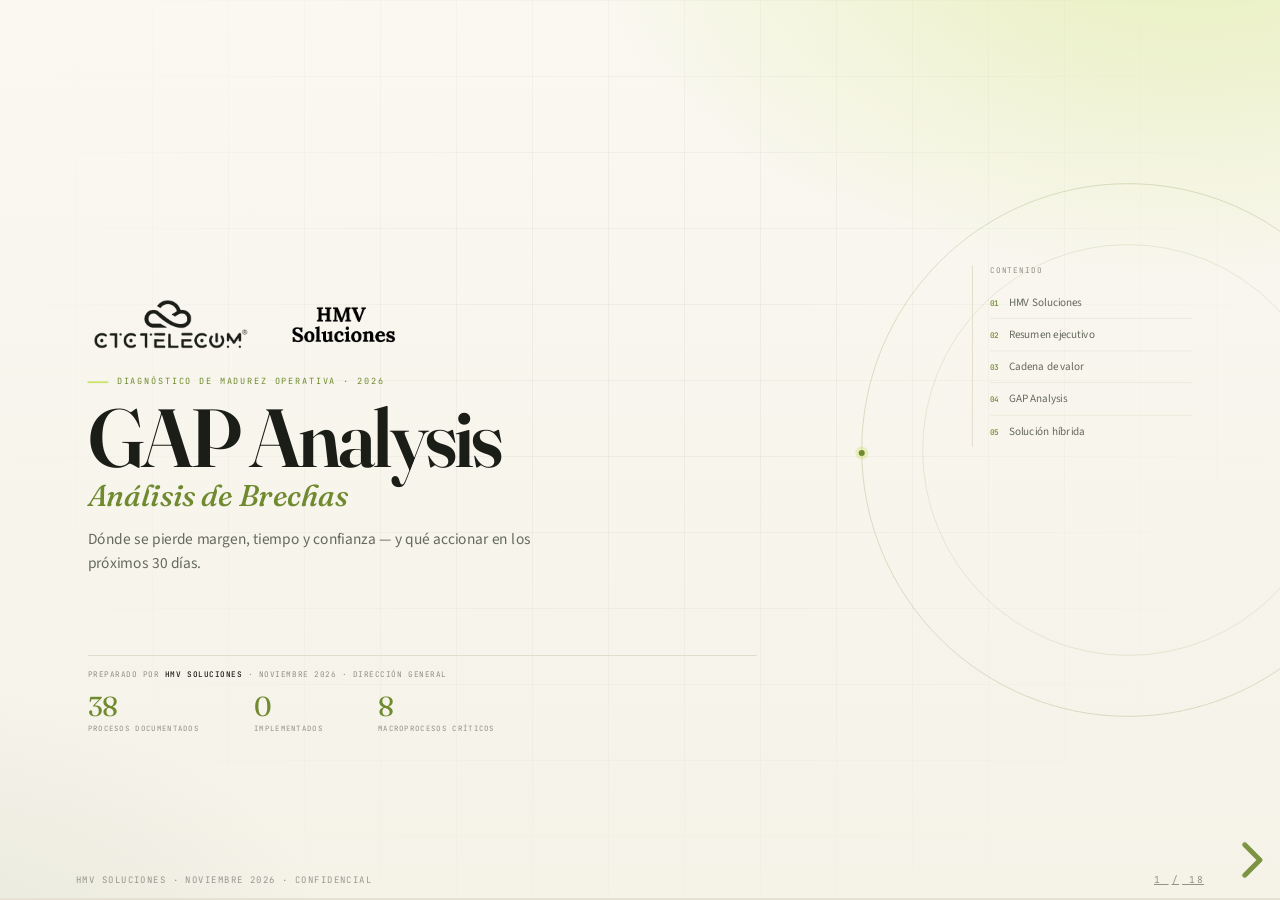
==== index.html @ 36644eae "first commit" ====
<!doctype html>
<html lang="es">
<head>
<meta charset="utf-8">
<meta name="viewport" content="width=device-width, initial-scale=1.0">
<title>GAP Analysis · Análisis de Brechas · CTC Telecom × HMV Soluciones</title>
<link rel="icon" href="assets/favicon.svg" type="image/svg+xml">
<link rel="preconnect" href="https://fonts.googleapis.com">
<link rel="preconnect" href="https://fonts.gstatic.com" crossorigin>
<link href="https://fonts.googleapis.com/css2?family=Fraunces:ital,opsz,wght@0,9..144,400;0,9..144,500;0,9..144,600;0,9..144,700;1,9..144,400;1,9..144,500;1,9..144,600&family=Source+Sans+3:wght@300;400;500;600;700&family=JetBrains+Mono:wght@400;500&display=swap" rel="stylesheet">
<link rel="stylesheet" href="vendor/reveal/reset.css">
<link rel="stylesheet" href="vendor/reveal/reveal.css">
<link rel="stylesheet" href="css/hmv.css">
</head>
<body>

<div class="ambient"></div>

<div class="deck-top">
  <img class="logo-ctc" src="assets/ctc-logo-ink.png" alt="CTC Telecom">
  <img class="logo-hmv" src="assets/logo.png" alt="HMV Soluciones">
</div>

<div class="deck-foot">HMV Soluciones · Noviembre 2026 · Confidencial</div>

<div class="reveal">
<div class="slides">

<!-- ============ 01 · PORTADA ============ -->
<section id="cover" class="cover">
  <div class="cover-orbit"></div>

  <div class="cover-index anim d3">
    <div class="ci-title">Contenido</div>
    <div class="ci-item"><b>01</b><span>HMV Soluciones</span></div>
    <div class="ci-item"><b>02</b><span>Resumen ejecutivo</span></div>
    <div class="ci-item"><b>03</b><span>Cadena de valor</span></div>
    <div class="ci-item"><b>04</b><span>GAP Analysis</span></div>
    <div class="ci-item"><b>05</b><span>Solución híbrida</span></div>
  </div>

  <div class="brand anim">
    <img class="ctc" src="assets/ctc-logo-ink.png" alt="CTC Telecom">
    <span class="x">&nbsp;</span>
    <img class="hmv" src="assets/logo.png" alt="HMV Soluciones">
  </div>

  <div class="eyebrow anim d1">Diagnóstico de madurez operativa · 2026</div>

  <h1 class="anim d1">GAP Analysis</h1>
  <div class="sub anim d2">Análisis de Brechas</div>

  <p class="lead anim d2">Dónde se pierde margen, tiempo y confianza — y qué accionar en los próximos 30 días.</p>

  <div class="cover-bottom anim d4">
    <div class="cm">Preparado por <b>HMV Soluciones</b> · Noviembre 2026 · Dirección General</div>
    <div class="microstats">
      <div class="m"><div class="n">38</div><div class="l">procesos documentados</div></div>
      <div class="m"><div class="n">0</div><div class="l">implementados</div></div>
      <div class="m"><div class="n">8</div><div class="l">macroprocesos críticos</div></div>
    </div>
  </div>

  <aside class="notes">
    Abrir con una idea: el crecimiento de CTC no se detuvo; lo que no alcanzó fue la estructura.
    No venimos a vender software; venimos a ordenar la decisión. Los tres números del pie son el hilo de la presentación.
  </aside>
</section>

<!-- ============ 03 · LO QUE APORTA HMV ============ -->
<section id="hmv-aporta">
  <div class="eyebrow anim">Exepertice HMV Soluciones</div>

  <figure class="hmv-map anim d2">
    <img src="assets/hmv-capacidades.png" alt="Capacidades de HMV Soluciones: tecnología e innovación, arquitectura e ingeniería, metodologías ágiles, gestión y aseguramiento, gobernanza, negocio y procesos.">
  </figure>

  <div class="note anim d3" style="text-align:center">Capacidades de transformación digital, ingeniería y gobernanza.</div>

  <aside class="notes">
    Esta es la respuesta a “¿qué hace HMV?”: no solo diagnostica; también rediseña, especifica, selecciona e implanta.
    Destacar 05, 06 y 08: IA, integraciones y acompañamiento son lo que evita que el proyecto se quede en un PowerPoint.
  </aside>
</section>

<!-- ============ 04 · RESUMEN EJECUTIVO ============ -->
<section id="resumen">
  <div class="eyebrow anim">01 · Resumen ejecutivo <span class="dim">/ la tesis</span></div>
  <h2 class="s-title anim d1">La operación creció.<br><em>El modelo operativo, no.</em></h2>
  <p class="s-sub anim d2">CTC compite a escala nacional y regional. Pero la operación se sostiene con Excel, Drive, correo, memoria y en las personas: <strong>38 procesos documentados y 0 implementados</strong>.</p>

  <div class="split-60" style="margin-top:4px">
    <div class="stack-v">
      <div class="card anim d1">
        <h4>01 · Lo que ya no escala</h4>
        <p>Más operación. Lo que antes se resolvia con coordinación local ahora es un cuello de botella.</p>
      </div>
      <div class="card anim d2">
        <h4>02 · Lo que cuesta</h4>
        <p><strong>30 horas extras por persona</strong>, facturación manual, inventario sin control y informacion que llega tarde.</p>
      </div>
      <div class="card anim d3">
        <h4>03 · Lo que falta</h4>
        <p>Un modelo operativo: responsabilidades con rol, procesos aprobados, gobierno de TI y información sustentada y precisa.</p>
      </div>
      <div class="card anim d4">
        <h4>04 · Lo que se juega</h4>
        <p>Margen, cumplimiento de niveles de servicio y capacidad de crecimiento sostenido y balanceado.</p>
      </div>
    </div>

    <div class="grid-2" style="gap:22px 18px; align-content:start">
      <div class="kpi anim d2"><div class="n">38</div><div class="l">procesos documentados</div><div class="s">Diseño To-Be, versión 0.1</div></div>
      <div class="kpi anim d3"><div class="n red">0</div><div class="l">implementados</div><div class="s">Ningún proceso firmado</div></div>
      <div class="kpi anim d3"><div class="n">30<small>h</small></div><div class="l">extras por persona</div><div class="s">Síntoma de sobrecarga</div></div>
      <div class="kpi anim d4"><div class="n">3</div><div class="l">almacenes</div><div class="s">MTY · GDL · CDMX</div></div>
    </div>
  </div>

  <div class="spacer"></div>
  <div class="divider"></div>
  <div style="display:flex; justify-content:space-between; align-items:center; gap:24px">
    <div class="mono lime">Resultado esperado</div>
    <div class="tiny" style="max-width:92ch; text-align:right">Reducir riesgo operativo · incrementar eficiencia · mejorar la experiencia del cliente · priorizar inversiones de alto impacto.</div>
  </div>

  <aside class="notes">
    Tres ideas: el crecimiento rompió el modelo de coordinación; el costo ya se paga en horas extras y reprocesos; lo que falta no es software, es sistema operativo.
    No entrar todavía en herramientas.
  </aside>
</section>

<!-- ============ 05 · DIAGNÓSTICO ============ -->
<section id="tesis">
  <div class="eyebrow anim">02 · El diagnóstico <span class="dim">/ una frase</span></div>

  <div class="split-55" style="margin-top:6px">
    <div class="anim d1">
      <p class="quote">“No es falta de demanda.<br><em>Es falta de estructura.</em>”</p>
      <div class="quote-src">Hallazgo HMV · 8 macroprocesos identificados, reunión de levantamiento y notas de campo</div>
    </div>

    <div class="stack-v">
      <div class="card anim d2">
        <h4>Volumen</h4>
        <p>El incremento de la demanda supera la capacidad de atención disponible, afectando la eficiencia operativa, generando retrasos.</p>
      </div>
      <div class="card anim d3">
        <h4>Complejidad</h4>
        <p>Operación en 3 países, incremento en las líneas de servicio, tres almacenes, gestión de flota, facturación manual y centro de operaciones 24/7.</p>
      </div>
      <div class="card anim d4">
        <h4>Dispersión</h4>
        <p>Excel, Drive, correo y WhatsApp. La información existe, pero no se puede consultar ni auditar.</p>
      </div>
    </div>
  </div>

  <div class="spacer"></div>
  <div class="note anim d5">El resultado: más retrabajo, más riesgo, menos margen. <strong>No es falta de talento ni de mercado.</strong></div>

  <aside class="notes">
    Si el CEO se lleva una frase, que sea esta. Volumen, complejidad y dispersión explican por qué la operación se siente pesada aunque el negocio vaya bien.
  </aside>
</section>

<!-- ============ 06 · CADENA DE VALOR CTC / eTOM ============ -->
<section id="mapa">
  <div class="eyebrow anim">03 · Cadena de valor <span class="dim">/ eTOM</span></div>
  <h2 class="s-title anim d1">La cadena de valor de CTC, <em>proceso por proceso.</em></h2>
  <p class="s-sub anim d2">Alineada a <strong>eTOM</strong>, el modelo estándar de procesos para telecom. Los 38 procesos documentados ya embonan en estas seis etapas; el paso a pruebas (QA) se pausa hasta cerrar la fase 0.</p>

  <div class="vc-band anim d2">
    <div class="lbl">Dirección</div>
    <div class="chips">
      <span class="chip">Planeación estratégica</span>
      <span class="chip">Gobierno corporativo</span>
      <span class="chip">Gestión financiera</span>
      <span class="chip">Gobierno de TI</span>
    </div>
  </div>

  <div class="value-chain anim d3">
    <div class="vc-stage">
      <div class="vc-etom">Mercado y venta</div>
      <h3>Comercialización</h3>
      <div class="vc-proc">COM-01 · 02 · 03</div>
      <div class="vc-desc">Lead, oportunidad y propuesta.</div>
    </div>
    <div class="vc-stage">
      <div class="vc-etom">Producto y oferta</div>
      <h3>Diseño e ingeniería</h3>
      <div class="vc-proc">ING-01 · 02 · 03</div>
      <div class="vc-desc">Factibilidad, solución y capacidad.</div>
    </div>
    <div class="vc-stage">
      <div class="vc-etom">Cumplimiento</div>
      <h3>Aprovisionamiento</h3>
      <div class="vc-proc">ENT-01 · 02 · REC-01</div>
      <div class="vc-desc">Pedido, recursos y proveedores.</div>
    </div>
    <div class="vc-stage">
      <div class="vc-etom">Aseguramiento</div>
      <h3>Operación</h3>
      <div class="vc-proc">OPS-01 a 05 · ING-04</div>
      <div class="vc-desc">Ejecución, seguimiento y cambios.</div>
    </div>
    <div class="vc-stage">
      <div class="vc-etom">Cliente</div>
      <h3>Atención y soporte</h3>
      <div class="vc-proc">COM-04 · OPS-02</div>
      <div class="vc-desc">Indicidentes, niveles de servicio y experiencia del cliente.</div>
    </div>
    <div class="vc-stage">
      <div class="vc-etom">Facturación</div>
      <h3>Facturación y cobranza</h3>
      <div class="vc-proc">FAC-01 a 04</div>
      <div class="vc-desc">Alta, factura, cobro y conciliación.</div>
    </div>
  </div>

  <div class="vc-band anim d4">
    <div class="lbl">Apoyo</div>
    <div class="chips">
      <span class="chip">Recursos Humanos</span>
      <span class="chip">Compras</span>
      <span class="chip">Almacén</span>
      <span class="chip">Infraestructura</span>
      <span class="chip">Seguridad</span>
      <span class="chip">Jurídico</span>
      <span class="chip">Calidad</span>
      <span class="chip">Gestión documental</span>
    </div>
  </div>

  <div class="note anim d5" style="margin-top:10px"><strong>38 procesos documentados · 6 etapas · 0 aprobados.</strong> El pase a pruebas (QA) se pausa hasta que la fase 0 cierre.</div>

  <aside class="notes">
    No perderse en la taxonomía. El mensaje: CTC ya sabe cuál es su cadena de valor y sus procesos embonan en eTOM; lo que no tiene es un modelo estructurado de ejecucion y gobernanza.
    El pase a pruebas (QA) se pausa a propósito: primero se aprueban procesos y datos.
  </aside>
</section>

<!-- ============ 03b · PROCESOS EN eTOM ============ -->
<section id="etom">
  <div class="eyebrow anim">03b · Procesos en eTOM <span class="dim">/ dónde embona cada uno</span></div>
  <h2 class="s-title anim d1">33 procesos. <em>Un solo mapa.</em></h2>
  <p class="s-sub anim d2">Cada proceso documentado tiene un dominio principal en eTOM(Enhanced Telecom Operations Map). Los 5 mapas de referencia (MOP-001 a 005) complementan el modelo: 33 procesos.</p>

  <div class="etom-grid anim d3">
    <div class="etom-col">
      <div class="etom-block">
        <h4>Mercado y venta <span>· Market/Sell</span></h4>
        <div class="etom-item"><b>COM-001</b><span>Gestión de oportunidades</span></div>
        <div class="etom-item"><b>COM-002</b><span>Cuentas corporativas y renovaciones</span></div>
        <div class="etom-item"><b>COM-005</b><span>Propuestas y negociación</span></div>
      </div>
      <div class="etom-block">
        <h4>Producto y oferta <span>· Product/Offer</span></h4>
        <div class="etom-item"><b>PRD-001</b><span>Catálogo y ciclo de vida</span></div>
        <div class="etom-item"><b>PRD-002</b><span>Costeo, precios y margen</span></div>
      </div>
      <div class="etom-block">
        <h4>Cumplimiento <span>· Fulfillment</span></h4>
        <div class="etom-item"><b>COM-003</b><span>Contratación y pedidos</span></div>
        <div class="etom-item"><b>ENT-001</b><span>Pedido a activación</span></div>
        <div class="etom-item"><b>ENT-002</b><span>Proyectos y aceptación</span></div>
        <div class="etom-item"><b>ING-001</b><span>Factibilidad y diseño</span></div>
        <div class="etom-item"><b>ING-003</b><span>Inventario lógico de red</span></div>
      </div>
      <div class="etom-block">
        <h4>Aseguramiento <span>· Assurance</span></h4>
        <div class="etom-item"><b>OPS-001</b><span>Incidentes y escalaciones</span></div>
        <div class="etom-item"><b>OPS-002</b><span>Cambios y configuración</span></div>
        <div class="etom-item"><b>OPS-003</b><span>Problemas y causa raíz</span></div>
        <div class="etom-item"><b>OPS-004</b><span>Acuerdos de servicio y continuidad</span></div>
        <div class="etom-item"><b>OPS-005</b><span>Monitoreo y alarmas</span></div>
        <div class="etom-item"><b>ING-002</b><span>Capacidad y expansión</span></div>
      </div>
    </div>

    <div class="etom-col">
      <div class="etom-block">
        <h4>Facturación <span>· Billing</span></h4>
        <div class="etom-item"><b>FAC-001</b><span>Facturación recurrente</span></div>
        <div class="etom-item"><b>FAC-002</b><span>Cobranza y cartera</span></div>
        <div class="etom-item"><b>FIN-001</b><span>Tesorería y pagos</span></div>
        <div class="etom-item"><b>FIN-002</b><span>Contabilidad y cierre</span></div>
      </div>
      <div class="etom-block">
        <h4>Cliente <span>· Customer</span></h4>
        <div class="etom-item"><b>COM-004</b><span>Atención y experiencia</span></div>
      </div>
      <div class="etom-block">
        <h4>Empresa <span>· Enterprise</span></h4>
        <div class="etom-item"><b>GOV-001</b><span>Gobierno y facultades</span></div>
        <div class="etom-item"><b>GOV-002</b><span>Calidad y auditoría</span></div>
        <div class="etom-item"><b>GOV-003</b><span>Riesgos y continuidad</span></div>
        <div class="etom-item"><b>GOV-004</b><span>Planeación y presupuesto</span></div>
        <div class="etom-item"><b>SIS-001</b><span>Gobierno de sistemas</span></div>
        <div class="etom-item"><b>SIS-002</b><span>Seguridad y accesos</span></div>
        <div class="etom-item"><b>SIS-003</b><span>Aplicaciones e integraciones</span></div>
        <div class="etom-item"><b>RH-001</b><span>Capital humano</span></div>
        <div class="etom-item"><b>JUR-001</b><span>Contratos y regulación</span></div>
        <div class="etom-item"><b>JUR-002</b><span>Protección de datos</span></div>
      </div>
      <div class="etom-block">
        <h4>Proveedores <span>· Supplier/Partner</span></h4>
        <div class="etom-item"><b>REC-001</b><span>Compras y aprovisionamiento</span></div>
        <div class="etom-item"><b>REC-002</b><span>Almacenes y activos</span></div>
      </div>
    </div>
  </div>

  <div class="note anim d4" style="margin-top:10px">El dominio es el principal; algunos procesos apoyan más de uno. <strong>El paso a pruebas (QA) se pausa hasta cerrar la fase 0.</strong></div>

  <aside class="notes">
    Este listado responde “¿dónde embona cada proceso?”. Los 33 procesos documentados se agrupan en ocho dominios principales de eTOM; los 5 mapas de referencia complementan el modelo.
    No es una taxonomía perfecta: algunos procesos apoyan más de un dominio. Lo importante es que ya hay un lugar para cada uno.
  </aside>
</section>

<!-- ============ 07 · GAP ANALYSIS ============ -->
<section id="gap">
  <div class="eyebrow anim">04 · GAP Analysis <span class="dim">/ madurez · riesgo · prioridad</span></div>
  <h2 class="s-title anim d1">Ocho macroprocesos. <em>Cuatro prioridades críticas.</em></h2>
  <p class="s-sub anim d2">La madurez se mide con evidencia, no con documentos. Cuatro procesos concentran el riesgo operativo y la decisión de inversión.</p>
  <p class="s-sub anim d2"><strong>Nota:</strong> este análisis se basa en un primer levantamiento de necesidades, no en una evaluación completa ni definitiva se ajustará en la medida que se recabe más información.</p>
  

  <table class="gap-table anim d2">
    <thead>
      <tr>
        <th style="width:21%">Macroproceso</th>
        <th style="width:13%">Madurez</th>
        <th style="width:11%">Riesgo</th>
        <th style="width:11%">Prioridad</th>
        <th>Evidencia</th>
      </tr>
    </thead>
    <tbody>
      <tr>
        <td class="name">Comercial</td>
        <td><span class="dots amber"><i class="on"></i><i class="on"></i><i></i><i></i><i></i></span> <span class="tiny">2/5</span></td>
        <td><span class="badge medium">Medio</span></td>
        <td><span class="badge high">Alta</span></td>
        <td class="ev">CRM no funcional; propuestas y seguimiento en Excel.</td>
      </tr>
      <tr class="high">
        <td class="name">Ingeniería</td>
        <td><span class="dots amber"><i class="on"></i><i class="on"></i><i></i><i></i><i></i></span> <span class="tiny">2/5</span></td>
        <td><span class="badge high">Alto</span></td>
        <td><span class="badge high">Alta</span></td>
        <td class="ev">Inventario de almacén en implementación; inventario de red y configuración pendientes.</td>
      </tr>
      <tr class="critical">
        <td class="name">Aprovisionamiento</td>
        <td><span class="dots red"><i class="on"></i><i></i><i></i><i></i><i></i></span> <span class="tiny">1/5</span></td>
        <td><span class="badge high">Alto</span></td>
        <td><span class="badge critical">Crítica</span></td>
        <td class="ev">Tres almacenes; salidas sin control; resurtido manual.</td>
      </tr>
      <tr>
        <td class="name">Operación</td>
        <td><span class="dots amber"><i class="on"></i><i class="on"></i><i></i><i></i><i></i></span> <span class="tiny">2/5</span></td>
        <td><span class="badge medium">Medio</span></td>
        <td><span class="badge high">Alta</span></td>
        <td class="ev">El centro de operaciones calcula topología e IPs a mano.</td>
      </tr>
      <tr class="critical">
        <td class="name">Atención a Clientes</td>
        <td><span class="dots red"><i class="on"></i><i></i><i></i><i></i><i></i></span> <span class="tiny">1/5</span></td>
        <td><span class="badge high">Alto</span></td>
        <td><span class="badge critical">Crítica</span></td>
        <td class="ev">Tickets en Drive; acuerdos de servicio sin dato.</td>
      </tr>
      <tr class="high">
        <td class="name">Facturación</td>
        <td><span class="dots amber"><i class="on"></i><i class="on"></i><i></i><i></i><i></i></span> <span class="tiny">2/5</span></td>
        <td><span class="badge high">Alto</span></td>
        <td><span class="badge high">Alta</span></td>
        <td class="ev">Facturas manuales; Aspel NOI; cobranza manual.</td>
      </tr>
      <tr class="critical">
        <td class="name">Gobierno TI</td>
        <td><span class="dots red"><i class="on"></i><i></i><i></i><i></i><i></i></span> <span class="tiny">1/5</span></td>
        <td><span class="badge critical">Muy alto</span></td>
        <td><span class="badge critical">Crítica</span></td>
        <td class="ev">Procesos objetivo documentados, sin implementar; función vacante.</td>
      </tr>
      <tr class="critical">
        <td class="name">Seguridad</td>
        <td><span class="dots red"><i class="on"></i><i></i><i></i><i></i><i></i></span> <span class="tiny">1/5</span></td>
        <td><span class="badge critical">Muy alto</span></td>
        <td><span class="badge critical">Crítica</span></td>
        <td class="ev">Sin protección de datos: todos acceden a todo; sin roles ni permisos.</td>
      </tr>
    </tbody>
  </table>

  <div class="gap-insights anim d3">
    <div class="gi"><b>Comercial</b><span>CRM no funcional; la venta vive en Excel.</span></div>
    <div class="gi"><b>Ingeniería</b><span>Almacén en curso; red y configuración pendientes.</span></div>
    <div class="gi"><b>Gobierno TI</b><span>Procesos objetivo documentados, sin implementar.</span></div>
    <div class="gi"><b>Seguridad</b><span>Sin roles, permisos ni protección de datos.</span></div>
  </div>

  <div style="display:flex; justify-content:space-between; gap:20px; align-items:center; margin-top:14px">
    <div class="tiny">Escala de madurez: 1 = incipiente · 5 = optimizado. Valoración HMV sobre evidencia documental.</div>
    <div class="tiny"><span class="lime">Crítica:</span> Aprovisionamiento · Atención · Gobierno TI · Seguridad.</div>
  </div>

  <aside class="notes">
    No leer toda la tabla. Señalar las cuatro críticas y su evidencia: almacenes, tickets, procesos objetivo sin implementar y accesos sin roles.
    Comercial e Ingeniería son “altas”: no se ignoran, pero no son la primera decisión.
  </aside>
</section>

<!-- ============ 08 · DOLORES ============ -->
<section id="dolores">
  <div class="eyebrow anim">05 · Evidencia <span class="dim">/ dónde se pierde el margen</span></div>
  <h2 class="s-title anim d1">Seis dolores. <em>Un mismo origen.</em></h2>
  <p class="s-sub anim d2">Los síntomas no son independientes: todos nacen de la misma ausencia de datos, procesos y gobierno.</p>

  <div class="split-55" style="margin-top:4px">
    <div class="impact anim d2">
      <div class="impact-row">
        <div class="lbl">Gobierno de TI vacante<small>Nadie responde por arquitectura y datos</small></div>
        <div class="impact-track"><div class="impact-fill critical" style="width:100%"></div></div>
        <div class="val">10</div>
      </div>
      <div class="impact-row">
        <div class="lbl">Sin inventario de red<small>Fibra, postes, hilos, IPs y configuración</small></div>
        <div class="impact-track"><div class="impact-fill critical" style="width:100%"></div></div>
        <div class="val">10</div>
      </div>
      <div class="impact-row">
        <div class="lbl">Hilo financiero roto<small>Costo real vs. presupuesto</small></div>
        <div class="impact-track"><div class="impact-fill high" style="width:90%"></div></div>
        <div class="val">9</div>
      </div>
      <div class="impact-row">
        <div class="lbl">Facturación manual<small>Facturas, cobranza y notas de crédito</small></div>
        <div class="impact-track"><div class="impact-fill high" style="width:90%"></div></div>
        <div class="val">9</div>
      </div>
      <div class="impact-row">
        <div class="lbl">Tres almacenes sin control<small>Salidas, transferencias y costo por proyecto</small></div>
        <div class="impact-track"><div class="impact-fill" style="width:80%"></div></div>
        <div class="val">8</div>
      </div>
      <div class="impact-row">
        <div class="lbl">30 h extras por persona<small>Capacidad, desgaste y planeación</small></div>
        <div class="impact-track"><div class="impact-fill" style="width:80%"></div></div>
        <div class="val">8</div>
      </div>
    </div>

    <div class="stack-v">
      <div class="card anim d3">
        <h4>Lectura</h4>
        <p>El <strong>80 % de estos dolores no se resuelve comprando un ERP</strong>. Se resuelve con datos, procesos y gobierno. El ERP solo hace visible la mejora.</p>
      </div>
      <div class="card anim d4">
        <h4>Costo de no actuar</h4>
        <p>Horas extras, fuga de ingreso, retrabajo y consideraciones especiales en servicios para evitar penalizaciones o cancelaciones. <strong>No está en el presupuesto, pero se paga todos los meses.</strong></p>
      </div>
    </div>
  </div>

  <div class="pattern anim d4">
    <div class="pstep"><span>01</span><b>Datos</b><em>sin responsable</em></div>
    <span class="parrow">→</span>
    <div class="pstep"><span>02</span><b>Procesos</b><em>sin implementar</em></div>
    <span class="parrow">→</span>
    <div class="pstep"><span>03</span><b>Gobierno</b><em>local</em></div>
    <span class="parrow">→</span>
    <div class="pstep"><span>04</span><b>Resultado</b><em>costo y riesgo</em></div>
  </div>

  <div class="note anim d5" style="margin-top:14px">Impacto estimado 1–10. Valoración HMV sobre entrevistas, expediente y notas de campo; no sustituye una auditoría.</div>

  <aside class="notes">
    Los dos 10 son estructurales: sin dueño de TI y sin inventario de red no hay forma de sostener el crecimiento.
    El resto son consecuencia. Evitar la tentación de saltar a “compremos un sistema”.
  </aside>
</section>

<!-- ============ 09 · MADUREZ ============ -->
<section id="madurez">
  <div class="eyebrow anim">06 · Madurez <span class="dim">/ diseño vs. ejecución</span></div>
  <h2 class="s-title anim d1">El diseño está. <em>La decisión, no.</em></h2>
  <p class="s-sub anim d2">38 procesos documentados, 0 implementados. Hay iniciativas en marcha, pero no un modelo de ejecución y gobernanza.</p>

  <div class="split-55" style="margin-top:8px">
    <div class="anim d2">
      <div class="num-big">38</div>
      <div class="mono" style="margin-top:4px">procesos documentados</div>
      <div class="pill red" style="margin-top:10px">0 implementados</div>

      <div style="margin-top:30px">
        <div class="mono tiny">Diseño de procesos</div>
        <div class="read-bar"><span style="width:35%; background:var(--lime)"></span><span style="width:20%; background:#EDE9DA"></span></div>
        <div class="read-labels"><span>35 %</span><span>75 %</span></div>
      </div>

      <div style="margin-top:18px">
        <div class="mono tiny">Aprobación formal</div>
        <div class="read-bar"><span style="width:100%; background:#F6E4DE"></span><span style="width:0%; background:var(--terracotta)"></span></div>
        <div class="read-labels"><span>0 %</span><span>100 %</span></div>
      </div>

      <div style="margin-top:18px">
        <div class="mono tiny">Implementación formal</div>
        <div class="read-bar"><span style="width:100%; background:#F6E4DE"></span><span style="width:0%; background:var(--terracotta)"></span></div>
        <div class="read-labels"><span>0 %</span><span>100 %</span></div>
      </div>
    </div>

    <div class="gap-grid anim d3">
      <div class="gap-card"><b>0</b><span>Implementados</span><small>Sin operación formal</small></div>
      <div class="gap-card"><b>0</b><span>Flujos modelados</span><small>Sin diagrama</small></div>
      <div class="gap-card"><b>0</b><span>Modelo de datos</span><small>Sin entidades ni claves</small></div>
      <div class="gap-card"><b>0</b><span>Interfaces</span><small>Sin contrato de integración</small></div>
      <div class="gap-card"><b>0</b><span>Línea base</span><small>Sin diagnóstico actual</small></div>
      <div class="gap-card"><b>0</b><span>Titular de gobierno TI</span><small>Función vacante</small></div>
    </div>
  </div>

  <div class="mono lime anim d4" style="margin-top:16px">Lo que ya existe</div>
  <div class="strengths anim d4">
    <div class="st"><b class="txt">Ingresos altos</b><span>operación rentable</span></div>
    <div class="st"><b class="txt">Inversión</b><span>en mejora continua</span></div>
    <div class="st"><b>2</b><span>iniciativas activas</span></div>
    <div class="st"><b class="txt">Red propia</b><span>cobertura y clientes</span></div>
  </div>

  <div class="note anim d5" style="margin-top:10px">Iniciativas activas: inventario de almacén en implementación y tablero de control. <strong>Hay avance, pero no sistema.</strong></div>

  <aside class="notes">
    Este es el argumento más fuerte contra comprar ya: hay diseño y hay iniciativas, pero no aprobación ni implementación formal.
    Sin modelo de datos e interfaces, cualquier herramienta se configura sobre supuestos.
  </aside>
</section>

<!-- ============ 10 · BRECHAS TRANSVERSALES ============ -->
<section id="brechas">
  <div class="eyebrow anim">07 · Brechas transversales <span class="dim">/ personas · procesos · tecnología · datos</span></div>
  <h2 class="s-title anim d1">Cuatro cortes. <em>La misma herida.</em></h2>

  <div class="grid-4" style="margin-top:8px">
    <div class="card anim d1">
      <h4>Personas</h4>
      <ul class="mini">
        <li>Roles y responsabilidades difusos.</li>
        <li>Dependencia de conocimiento individual.</li>
        <li>Resistencia a más controles.</li>
        <li>Horas extras que se salen del presupuesto.</li>
      </ul>
      <div class="note" style="margin-top:8px">Riesgo: se va una persona, se va el proceso.</div>
    </div>
    <div class="card anim d2">
      <h4>Procesos</h4>
      <ul class="mini">
        <li>Actividades manuales.</li>
        <li>Falta de estandarización.</li>
        <li>Retrabajo y reprocesos.</li>
      </ul>
      <div class="note" style="margin-top:8px">Riesgo: cada quien lo hace a su manera.</div>
    </div>
    <div class="card anim d3">
      <h4>Tecnología</h4>
      <ul class="mini">
        <li>Información dispersa.</li>
        <li>Integraciones limitadas.</li>
        <li>Herramientas que terminan sin usarse.</li>
      </ul>
      <div class="note" style="margin-top:8px">Riesgo: se paga licencia, no resultado.</div>
    </div>
    <div class="card anim d4">
      <h4>Datos</h4>
      <ul class="mini">
        <li>Información dispersa.</li>
        <li>Indicadores difíciles de obtener; dependen de una revisión manual de un día.</li>
        <li>Baja trazabilidad.</li>
      </ul>
      <div class="note" style="margin-top:8px">Riesgo: decisiones sobre supuestos.</div>
    </div>
  </div>

  <div class="spacer"></div>
  <div class="divider"></div>
  <div style="display:flex; justify-content:space-between; gap:20px; align-items:center">
    <div class="mono lime">Consecuencia</div>
    <div class="tiny">Decisiones lentas · costo alto · riesgo alto · cliente insatisfecho.</div>
  </div>

  <aside class="notes">
    No son cuatro problemas separados: son cuatro caras del mismo. Si se ataca solo tecnología, las otras tres vuelven a romper el sistema.
    La resistencia a controles y las horas extras fuera de presupuesto son señales de gestión, no solo de carga operativa.
  </aside>
</section>

<!-- ============ 11 · CAUSA RAÍZ ============ -->
<section id="causa">
  <div class="eyebrow anim">08 · Causa raíz <span class="dim">/ lo que no se ve</span></div>
  <h2 class="s-title anim d1">El 90 % del problema <em>no se ve en el tablero.</em></h2>
  <p class="s-sub anim d2">Los síntomas se ven en la operación; las causas viven en la base: gobierno, procesos, datos y tecnología.</p>

  <div class="split-55" style="margin-top:6px">
    <div class="anim d2">
      <div class="cause-stack">
        <div class="cause top">Resultados · retrabajo · quejas · costo</div>
        <div class="cause c1">Tecnología aislada</div>
        <div class="cause c2">Datos dispersos</div>
        <div class="cause c3">Procesos sin implementar</div>
        <div class="cause base">Gobierno informal · roles difusos · capacidad</div>
      </div>
      <div class="note" style="margin-top:12px; text-align:center">La base sostiene todo. Si la base no cambia, el software solo digitaliza el problema.</div>
    </div>

    <div class="stack-v">
      <div class="card anim d3">
        <h4>No es Excel</h4>
        <p>Excel es el síntoma. La causa es que no hay un responsable del dato ni una fuente única.</p>
      </div>
      <div class="card anim d4">
        <h4>No es falta de talento</h4>
        <p>El equipo resuelve con lo que tiene. El problema es que la operacion depende de soluciones manuales.</p>
      </div>
      <div class="card anim d5">
        <h4>No es falta de tecnología</h4>
        <p>Hay CRM, Aspel NOI y Power BI. Lo que no hay es integración ni gobierno.</p>
      </div>
      <div class="card anim d5">
        <h4>No es falta de presupuesto</h4>
        <p>La empresa está financieramente bien. Lo que falta es estructura para decidir y sostener.</p>
      </div>
    </div>
  </div>

  <div class="ice-ratio anim d5">
    <div class="ice-bar"><span style="width:10%"></span><span style="width:90%"></span></div>
    <div class="ice-labels"><span>10 % visible · síntomas</span><span>90 % estructural · causas</span></div>
  </div>

  <aside class="notes">
    Esta diapositiva evita que la conversación se vaya a “compramos un sistema”. El sistema no es el problema; la ausencia de sistema es.
  </aside>
</section>

<!-- ============ 12 · DECISIÓN TECNOLÓGICA ============ -->
<section id="arquitectura">
  <div class="eyebrow anim">09 · Decisión tecnológica <span class="dim">/ proceso primero</span></div>
  <h2 class="s-title anim d1">La herramienta <em>no arregla el proceso.</em></h2>
  <p class="s-sub anim d2">Una herramienta comprada antes de rediseñar el proceso termina igual que las que ya no se usan: costó, no se adoptó y no cambió el resultado.</p>

  <div class="split-55" style="margin-top:8px">
    <div class="arch anim d2">
    <div>

    <div class="stack-v">
      <div class="card anim d3">
        <h4>La regla</h4>
        <p><strong>Proceso primero, dato después, herramienta al final.</strong> La tecnología correcta no compensa un proceso que nadie decidió.</p>
      </div>
      <div class="card anim d4">
        <h4>Implementación apresurada</h4>
        <p>Mismo destino que las herramientas que ya no se usan. <strong>Sin proceso, la herramienta solo digitaliza el desorden.</strong></p>
      </div>
    </div>
  </div>

  <div class="decision-rule anim d5">
    
  </div>

  <div class="note anim d5" style="margin-top:12px"><strong>Regla de oro:</strong> si la herramienta no cambia una decisión, un costo o un tiempo, no es transformación: es un gasto.</div>

  <aside class="notes">
    Aquí se responde “¿qué compramos?” sin nombrar una marca: primero se define el proceso y el dato; después la capa tecnológica.
    Explicar ERP y OSS en palabras llanas: ERP es el sistema administrativo; OSS son los sistemas que gobiernan la red.
  </aside>
</section>

<!-- ============ 13 · SECUENCIA ============ -->
<section id="fases">
  <div class="eyebrow anim">10 · Secuencia <span class="dim">/ el orden importa</span></div>
  
  <div class="phases" style="margin-top:10px">
    <div class="phase anim d1">
      <div class="ph">Fase 0</div>
      <h3>Identificación y rediseño</h3>
      <p>Identificación, rediseño e innovación de procesos: mapa, priorización y acuerdos.</p>
      <ul class="mini" style="margin-top:4px">
        <li>Mapa de procesos</li>
        <li>Priorización</li>
        <li>Acuerdos de rediseño</li>
      </ul>
      <div class="dur">4–6 semanas</div>
    </div>
    <div class="phase anim d2">
      <div class="ph">Fase 1</div>
      <h3>Especificación</h3>
      <p>Requerimientos, modelo de datos, interfaces y criterios de aceptación.</p>
      <ul class="mini" style="margin-top:4px">
        <li>Requerimientos</li>
        <li>Modelo de datos</li>
        <li>Interfaces</li>
      </ul>
      <div class="dur">6–8 semanas</div>
    </div>
    <div class="phase anim d3">
      <div class="ph">Fase 2</div>
      <h3>Diseño del flujo</h3>
      <p>Flujo de trabajo, roles, controles y experiencia de usuario.</p>
      <ul class="mini" style="margin-top:4px">
        <li>Flujo y roles</li>
        <li>Controles</li>
        <li>Experiencia de usuario</li>
      </ul>
      <div class="dur">4–6 semanas</div>
    </div>
    <div class="phase anim d4">
      <div class="ph">Fase 3</div>
      <h3>Herramientas</h3>
      <p>ERP o software a medida: selección, configuración e integración.</p>
      <ul class="mini" style="margin-top:4px">
        <li>Selección</li>
        <li>Configuración</li>
        <li>Integración</li>
      </ul>
      <div class="dur">6–12 meses</div>
    </div>
  </div>

  <div class="phase-gates anim d5">
    <div><span>Salida 0</span><b>Procesos priorizados y rediseñados</b></div>
    <div><span>Salida 1</span><b>Especificación y modelo de datos</b></div>
    <div><span>Salida 2</span><b>Flujo validado con usuarios</b></div>
    <div><span>Salida 3</span><b>Herramienta implementada y adoptada</b></div>
  </div>

  <div class="note anim d5" style="margin-top:14px"><strong>El pase a pruebas (QA) se pausa hasta que la fase 0 cierre.</strong> Sin procesos y datos aprobados, la herramienta hereda el problema.</div>

  <aside class="notes">
    El orden no es negociable: primero se identifica y rediseña; después se especifica; luego se diseña el flujo; al final se elige e implanta la herramienta.
    No hay atajos: el “quick win” sin proceso es otro parche.
  </aside>
</section>

<!-- ============ 14 · SOLUCIÓN HÍBRIDA ============ -->
<section id="hibrida">
  <div class="eyebrow anim">11 · Solución híbrida <span class="dim">/ la oferta tecnológica</span></div>
  <h2 class="s-title anim d1">Resultados en 30 días. <em>Escala en 12 meses.</em></h2>
  <p class="s-sub anim d2">No apostamos a una sola herramienta. Combinamos acción inmediata, inteligencia artificial, software a medida e integraciones para atacar lo crítico sin frenar la operación.</p>

  <div class="pillars anim d3">
    <div class="pillar">
      <div class="tag">Acción inmediata</div>
      <div class="n">01</div>
      <h3>Jira</h3>
      <p>Tickets, proyectos y acuerdos de servicio en semanas, no en meses.</p>
      <div class="impact">Primer resultado en 30 días</div>
    </div>
    <div class="pillar">
      <div class="tag">Procesos críticos</div>
      <div class="n">02</div>
      <h3>Agentes de IA</h3>
      <p>Clasificación, atención, resúmenes y decisiones asistidas con control humano.</p>
      <div class="impact">Menos tiempo operativo</div>
    </div>
    <div class="pillar">
      <div class="tag">Procesos normalizados</div>
      <div class="n">03</div>
      <h3>Software</h3>
      <p>Donde el producto no encaja: red, inventario y flujos específicos.</p>
      <div class="impact">Diferenciación real</div>
    </div>
    <div class="pillar">
      <div class="tag">Todo conectado</div>
      <div class="n">04</div>
      <h3>Integraciones</h3>
      <p>Software, Operaciones, red y datos hablando el mismo idioma.</p>
      <div class="impact">Una sola verdad</div>
    </div>
  </div>

  <div class="hybrid-band anim d4">
    <div class="hybrid-step"><span>30 días</span><b>Piloto en lo crítico</b><em>Jira + IA en el proceso de mayor dolor.</em></div>
    <div class="hybrid-step"><span>90 días</span><b>Primer resultado medible</b><em>Menos tiempo, menos retrabajo, más control.</em></div>
    <div class="hybrid-step"><span>12 meses</span><b>Escala por olas</b><em>Software a medida e integraciones donde aportan.</em></div>
  </div>

  <div class="note anim d5" style="margin-top:12px"><strong>No es una promesa: es una secuencia.</strong> La tecnología correcta, en el proceso correcto, en el orden correcto.</div>

  <aside class="notes">
    Esta es la oferta tecnológica de HMV: híbrida y por capas. Jira para acción inmediata y visible; IA en procesos críticos; software a medida en procesos normalizados; APIs para conectar todo.
    No se trata de reemplazar todo: se trata de atacar primero lo que más duele y escalar con evidencia.
  </aside>
</section>

<!-- ============ 15 · DECISIONES ============ -->
<section id="decisiones">
  <div class="eyebrow anim">12 · Decisiones <span class="dim">/ lo que se pide al CEO</span></div>
  <h2 class="s-title anim d1">Cinco decisiones. </h2>
  <p class="s-sub anim d2">No se pide aprobar un proyecto: se piden cinco decisiones concretas con fecha y responsable.</p>

  <div class="decisions" style="margin-top:8px">
    <div class="decision anim d1">
      <div class="num">1</div>
      <div class="txt"><b>Aprobar la fase 0: identificación y rediseño</b><small>Procesos, datos y caso de negocio antes de comprar.</small></div>
    </div>
    <div class="decision anim d2">
      <div class="num">2</div>
      <div class="txt"><b>Nombrar responsables de proceso, dato y gobierno de TI</b><small>Un nombre por proceso y por dominio de dato.</small></div>
      
    </div>
    <div class="decision anim d3">
      <div class="num">3</div>
      <div class="txt"><b>Liberar 25–40 % de capacity</b><small>Responsables de proceso y usuarios clave.</small></div>
      
    </div>
    <div class="decision anim d4">
      <div class="num">4</div>
      <div class="txt"><b>Mandatar una sola fuente de verdad</b><small>Excel deja de ser sistema; vuelve a ser herramienta.</small></div>
      
    </div>
    <div class="decision anim d5">
      <div class="num">5</div>
      <div class="txt"><b>Aprobar el piloto híbrido de 30 días y el comité</b><small>Jira, IA, software a medida e integraciones en lo crítico.</small></div>
      
    </div>
  </div>

  <aside class="notes">
    Esta es la diapositiva de cierre comercial. No pedir “aprobación del proyecto”: pedir cinco decisiones concretas con fecha.
    Si el CEO solo puede firmar una, que sea la 1 y la 2.
  </aside>
</section>

<!-- ============ 16 · MENSAJE CEO ============ -->
<section id="mensaje">
  <div class="eyebrow anim">13 · Mensaje para el CEO</div>

  <p class="quote anim d1" style="font-size:40px; max-width:30ch">“Las brechas no se originan en la tecnología, sino en la <em>falta de integración</em> entre procesos, personas, datos y gobierno.”</p>

  <div class="divider anim d2" style="width:120px"></div>

  <p class="body anim d3" style="max-width:74ch; font-size:17.5px">La modernización tecnológica debe acompañarse de una transformación operativa para generar resultados sostenibles.</p>

  <div class="microstats anim d4" style="margin-top:24px">
    <div class="m"><div class="n">38</div><div class="l">procesos documentados</div></div>
    <div class="m"><div class="n">0</div><div class="l">aprobados</div></div>
    <div class="m"><div class="n">30 h</div><div class="l">extras por persona</div></div>
  </div>

  <div class="note anim d5" style="margin-top:20px"><strong>El proceso primero. La herramienta después.</strong></div>

  <aside class="notes">
    Bajar el ritmo. Leer la frase completa y dejar silencio. Es el mensaje que debe repetirse en el comité y en el roadmap.
  </aside>
</section>

<!-- ============ 17 · PRÓXIMOS PASOS ============ -->
<section id="pasos">
  <div class="eyebrow anim">14 · Próximos pasos <span class="dim">/ 30 días</span></div>
  <h2 class="s-title anim d1">De diagnóstico <em>a decisión.</em></h2>

  <div class="grid-4 tall" style="margin-top:10px">
    <div class="card anim d1">
      <div class="mono lime">01 · 2 semanas</div>
      <h3 style="font-family:var(--serif); font-size:20px; margin:6px 0 6px">Validar hallazgos</h3>
      <p>Revisión con los responsables de cada macroproceso y ajuste de prioridades.</p>
      <div class="note" style="margin-top:10px">DG + responsables de proceso</div>
    </div>
    <div class="card anim d2">
      <div class="mono lime">02 · 1 semana</div>
      <h3 style="font-family:var(--serif); font-size:20px; margin:6px 0 6px">Priorizar</h3>
      <p>Impacto vs. esfuerzo, con criterios explícitos y acuerdos.</p>
      <div class="note" style="margin-top:10px">Comité de dirección</div>
    </div>
    <div class="card anim d3">
      <div class="mono lime">03 · 4–6 semanas</div>
      <h3 style="font-family:var(--serif); font-size:20px; margin:6px 0 6px">Rediseñar y especificar</h3>
      <p>Procesos, datos, interfaces y criterios de aceptación.</p>
      <div class="note" style="margin-top:10px">HMV + responsables de proceso</div>
    </div>
    <div class="card anim d4">
      <div class="mono lime">04 · 30 días</div>
      <h3 style="font-family:var(--serif); font-size:20px; margin:6px 0 6px">Piloto híbrido</h3>
      <p>Jira, IA, software a medida e integraciones en lo crítico.</p>
      <div class="note" style="margin-top:10px">HMV + TI</div>
    </div>
  </div>

  <div class="spacer"></div>
  <div class="card anim d5" style="display:flex; justify-content:space-between; align-items:center; gap:20px; border-color:var(--lime-line)">
    <div class="mono lime">CTA</div>
    <div class="body" style="font-size:16px">Arrancar la <strong>fase 0 el 1 de diciembre</strong>: procesos, datos y responsables en 30 días.</div>
  </div>

  <div class="ninety anim d5">
    <div><span>Día 30</span><b>Fase 0 cerrada</b></div>
    <div><span>Día 60</span><b>Especificación y flujo</b></div>
    <div><span>Día 90</span><b>Piloto híbrido en marcha</b></div>
    <div><span>Día 120</span><b>Primer resultado medible</b></div>
  </div>

  <aside class="notes">
    Cerrar con una fecha. El diagnóstico sin fecha es un documento; con fecha, es un programa.
  </aside>
</section>

<!-- ============ 18 · CIERRE ============ -->
<section id="cierre">
  <div class="eyebrow anim">Cierre</div>

  <p class="quote anim d1" style="font-size:50px; max-width:27ch">El siguiente paso no es comprar más software. <em>Es construir el sistema operativo de CTC.</em></p>

  <p class="body anim d3" style="max-width:72ch; font-size:17.5px">Procesos, datos y gobierno primero. Tecnología después. Resultados en 30 días, escala en 12 meses.</p>

  <div class="closing anim d4">
    <div class="closing-cta">
      <div class="mono lime">Siguiente paso</div>
      <h3>Arrancar la fase 0 el 23 de noviembre.</h3>
      <p>Procesos, datos y responsables en 10 días. Piloto híbrido en 60.</p>
    </div>
    <div class="closing-contact">
    </div>
  </div>

  <div class="closing-logos anim d5">
    <img class="ctc" src="assets/ctc-logo-ink.png" alt="CTC Telecom">
    <span class="x">×</span>
    <img class="hmv" src="assets/logo.png" alt="HMV Soluciones">
  </div>

  <aside class="notes">
    Cerrar con la frase y el siguiente paso. No agregar más datos: la decisión ya está planteada.
  </aside>
</section>

</div>
</div>

<script src="vendor/reveal/reveal.js"></script>
<script src="vendor/reveal/notes.js"></script>
<script>
  // Reorganiza cada diapositiva en cabecera fija + cuerpo centrado.
  // Se hace antes de inicializar Reveal para no alterar su navegación.
  (function () {
    document.querySelectorAll('.reveal .slides > section').forEach(function (sec) {
      if (sec.id === 'cover') return;
      var head = document.createElement('div');
      head.className = 'slide-head';
      var body = document.createElement('div');
      body.className = 'slide-body';
      var kids = Array.prototype.slice.call(sec.children);
      var i = 0;
      if (kids[i] && kids[i].classList.contains('eyebrow')) head.appendChild(kids[i++]);
      if (kids[i] && kids[i].classList.contains('s-title')) head.appendChild(kids[i++]);
      if (kids[i] && kids[i].classList.contains('s-sub')) head.appendChild(kids[i++]);
      for (; i < kids.length; i++) {
        var k = kids[i];
        if (k.classList.contains('notes') || k.classList.contains('spacer')) continue;
        body.appendChild(k);
      }
      if (head.querySelector('.s-sub')) body.classList.add('has-sub');
      sec.insertBefore(body, sec.firstChild);
      sec.insertBefore(head, body);
    });
  })();

  Reveal.initialize({
    width: 1440,
    height: 810,
    margin: 0.035,
    minScale: 0.2,
    maxScale: 2.0,
    controls: true,
    progress: true,
    slideNumber: 'c/t',
    hash: true,
    history: true,
    center: false,
    transition: 'fade',
    transitionSpeed: 'fast',
    backgroundTransition: 'fade',
    plugins: [ RevealNotes ]
  });

  const setCover = () => {
    const i = Reveal.getIndices();
    document.body.classList.toggle('is-cover', i.h === 0);
  };
  Reveal.on('ready', setCover);
  Reveal.on('slidechanged', setCover);
</script>
</body>
</html>
---- vendor/reveal/reveal.css ----
/**
 * reveal.js 5.1.0
 * https://revealjs.com
 * MIT licensed
 *
 * Copyright (C) 2011-2024 Hakim El Hattab, https://hakim.se
 */

.reveal .r-stretch,.reveal .stretch{max-width:none;max-height:none}.reveal pre.r-stretch code,.reveal pre.stretch code{height:100%;max-height:100%;box-sizing:border-box}.reveal .r-fit-text{display:inline-block;white-space:nowrap}.reveal .r-stack{display:grid;grid-template-rows:100%}.reveal .r-stack>*{grid-area:1/1;margin:auto}.reveal .r-hstack,.reveal .r-vstack{display:flex}.reveal .r-hstack img,.reveal .r-hstack video,.reveal .r-vstack img,.reveal .r-vstack video{min-width:0;min-height:0;object-fit:contain}.reveal .r-vstack{flex-direction:column;align-items:center;justify-content:center}.reveal .r-hstack{flex-direction:row;align-items:center;justify-content:center}.reveal .items-stretch{align-items:stretch}.reveal .items-start{align-items:flex-start}.reveal .items-center{align-items:center}.reveal .items-end{align-items:flex-end}.reveal .justify-between{justify-content:space-between}.reveal .justify-around{justify-content:space-around}.reveal .justify-start{justify-content:flex-start}.reveal .justify-center{justify-content:center}.reveal .justify-end{justify-content:flex-end}html.reveal-full-page{width:100%;height:100%;height:100vh;height:calc(var(--vh,1vh) * 100);height:100dvh;overflow:hidden}.reveal-viewport{height:100%;overflow:hidden;position:relative;line-height:1;margin:0;background-color:#fff;color:#000;--r-controls-spacing:12px;--r-overlay-header-height:40px;--r-overlay-margin:0px;--r-overlay-padding:6px;--r-overlay-gap:5px}.reveal-viewport:fullscreen{top:0!important;left:0!important;width:100%!important;height:100%!important;transform:none!important}.reveal .fragment{transition:all .2s ease}.reveal .fragment:not(.custom){opacity:0;visibility:hidden;will-change:opacity}.reveal .fragment.visible{opacity:1;visibility:inherit}.reveal .fragment.disabled{transition:none}.reveal .fragment.grow{opacity:1;visibility:inherit}.reveal .fragment.grow.visible{transform:scale(1.3)}.reveal .fragment.shrink{opacity:1;visibility:inherit}.reveal .fragment.shrink.visible{transform:scale(.7)}.reveal .fragment.zoom-in{transform:scale(.1)}.reveal .fragment.zoom-in.visible{transform:none}.reveal .fragment.fade-out{opacity:1;visibility:inherit}.reveal .fragment.fade-out.visible{opacity:0;visibility:hidden}.reveal .fragment.semi-fade-out{opacity:1;visibility:inherit}.reveal .fragment.semi-fade-out.visible{opacity:.5;visibility:inherit}.reveal .fragment.strike{opacity:1;visibility:inherit}.reveal .fragment.strike.visible{text-decoration:line-through}.reveal .fragment.fade-up{transform:translate(0,40px)}.reveal .fragment.fade-up.visible{transform:translate(0,0)}.reveal .fragment.fade-down{transform:translate(0,-40px)}.reveal .fragment.fade-down.visible{transform:translate(0,0)}.reveal .fragment.fade-right{transform:translate(-40px,0)}.reveal .fragment.fade-right.visible{transform:translate(0,0)}.reveal .fragment.fade-left{transform:translate(40px,0)}.reveal .fragment.fade-left.visible{transform:translate(0,0)}.reveal .fragment.current-visible,.reveal .fragment.fade-in-then-out{opacity:0;visibility:hidden}.reveal .fragment.current-visible.current-fragment,.reveal .fragment.fade-in-then-out.current-fragment{opacity:1;visibility:inherit}.reveal .fragment.fade-in-then-semi-out{opacity:0;visibility:hidden}.reveal .fragment.fade-in-then-semi-out.visible{opacity:.5;visibility:inherit}.reveal .fragment.fade-in-then-semi-out.current-fragment{opacity:1;visibility:inherit}.reveal .fragment.highlight-blue,.reveal .fragment.highlight-current-blue,.reveal .fragment.highlight-current-green,.reveal .fragment.highlight-current-red,.reveal .fragment.highlight-green,.reveal .fragment.highlight-red{opacity:1;visibility:inherit}.reveal .fragment.highlight-red.visible{color:#ff2c2d}.reveal .fragment.highlight-green.visible{color:#17ff2e}.reveal .fragment.highlight-blue.visible{color:#1b91ff}.reveal .fragment.highlight-current-red.current-fragment{color:#ff2c2d}.reveal .fragment.highlight-current-green.current-fragment{color:#17ff2e}.reveal .fragment.highlight-current-blue.current-fragment{color:#1b91ff}.reveal:after{content:"";font-style:italic}.reveal iframe{z-index:1}.reveal a{position:relative}@keyframes bounce-right{0%,10%,25%,40%,50%{transform:translateX(0)}20%{transform:translateX(10px)}30%{transform:translateX(-5px)}}@keyframes bounce-left{0%,10%,25%,40%,50%{transform:translateX(0)}20%{transform:translateX(-10px)}30%{transform:translateX(5px)}}@keyframes bounce-down{0%,10%,25%,40%,50%{transform:translateY(0)}20%{transform:translateY(10px)}30%{transform:translateY(-5px)}}.reveal .controls{display:none;position:absolute;top:auto;bottom:var(--r-controls-spacing);right:var(--r-controls-spacing);left:auto;z-index:11;color:#000;pointer-events:none;font-size:10px}.reveal .controls button{position:absolute;padding:0;background-color:transparent;border:0;outline:0;cursor:pointer;color:currentColor;transform:scale(.9999);transition:color .2s ease,opacity .2s ease,transform .2s ease;z-index:2;pointer-events:auto;font-size:inherit;visibility:hidden;opacity:0;-webkit-appearance:none;-webkit-tap-highlight-color:transparent}.reveal .controls .controls-arrow:after,.reveal .controls .controls-arrow:before{content:"";position:absolute;top:0;left:0;width:2.6em;height:.5em;border-radius:.25em;background-color:currentColor;transition:all .15s ease,background-color .8s ease;transform-origin:.2em 50%;will-change:transform}.reveal .controls .controls-arrow{position:relative;width:3.6em;height:3.6em}.reveal .controls .controls-arrow:before{transform:translateX(.5em) translateY(1.55em) rotate(45deg)}.reveal .controls .controls-arrow:after{transform:translateX(.5em) translateY(1.55em) rotate(-45deg)}.reveal .controls .controls-arrow:hover:before{transform:translateX(.5em) translateY(1.55em) rotate(40deg)}.reveal .controls .controls-arrow:hover:after{transform:translateX(.5em) translateY(1.55em) rotate(-40deg)}.reveal .controls .controls-arrow:active:before{transform:translateX(.5em) translateY(1.55em) rotate(36deg)}.reveal .controls .controls-arrow:active:after{transform:translateX(.5em) translateY(1.55em) rotate(-36deg)}.reveal .controls .navigate-left{right:6.4em;bottom:3.2em;transform:translateX(-10px)}.reveal .controls .navigate-left.highlight{animation:bounce-left 2s 50 both ease-out}.reveal .controls .navigate-right{right:0;bottom:3.2em;transform:translateX(10px)}.reveal .controls .navigate-right .controls-arrow{transform:rotate(180deg)}.reveal .controls .navigate-right.highlight{animation:bounce-right 2s 50 both ease-out}.reveal .controls .navigate-up{right:3.2em;bottom:6.4em;transform:translateY(-10px)}.reveal .controls .navigate-up .controls-arrow{transform:rotate(90deg)}.reveal .controls .navigate-down{right:3.2em;bottom:-1.4em;padding-bottom:1.4em;transform:translateY(10px)}.reveal .controls .navigate-down .controls-arrow{transform:rotate(-90deg)}.reveal .controls .navigate-down.highlight{animation:bounce-down 2s 50 both ease-out}.reveal .controls[data-controls-back-arrows=faded] .navigate-up.enabled{opacity:.3}.reveal .controls[data-controls-back-arrows=faded] .navigate-up.enabled:hover{opacity:1}.reveal .controls[data-controls-back-arrows=hidden] .navigate-up.enabled{opacity:0;visibility:hidden}.reveal .controls .enabled{visibility:visible;opacity:.9;cursor:pointer;transform:none}.reveal .controls .enabled.fragmented{opacity:.5}.reveal .controls .enabled.fragmented:hover,.reveal .controls .enabled:hover{opacity:1}.reveal:not(.rtl) .controls[data-controls-back-arrows=faded] .navigate-left.enabled{opacity:.3}.reveal:not(.rtl) .controls[data-controls-back-arrows=faded] .navigate-left.enabled:hover{opacity:1}.reveal:not(.rtl) .controls[data-controls-back-arrows=hidden] .navigate-left.enabled{opacity:0;visibility:hidden}.reveal.rtl .controls[data-controls-back-arrows=faded] .navigate-right.enabled{opacity:.3}.reveal.rtl .controls[data-controls-back-arrows=faded] .navigate-right.enabled:hover{opacity:1}.reveal.rtl .controls[data-controls-back-arrows=hidden] .navigate-right.enabled{opacity:0;visibility:hidden}.reveal[data-navigation-mode=linear].has-horizontal-slides .navigate-down,.reveal[data-navigation-mode=linear].has-horizontal-slides .navigate-up{display:none}.reveal:not(.has-vertical-slides) .controls .navigate-left,.reveal[data-navigation-mode=linear].has-horizontal-slides .navigate-left{bottom:1.4em;right:5.5em}.reveal:not(.has-vertical-slides) .controls .navigate-right,.reveal[data-navigation-mode=linear].has-horizontal-slides .navigate-right{bottom:1.4em;right:.5em}.reveal:not(.has-horizontal-slides) .controls .navigate-up{right:1.4em;bottom:5em}.reveal:not(.has-horizontal-slides) .controls .navigate-down{right:1.4em;bottom:.5em}.reveal.has-dark-background .controls{color:#fff}.reveal.has-light-background .controls{color:#000}.reveal.no-hover .controls .controls-arrow:active:before,.reveal.no-hover .controls .controls-arrow:hover:before{transform:translateX(.5em) translateY(1.55em) rotate(45deg)}.reveal.no-hover .controls .controls-arrow:active:after,.reveal.no-hover .controls .controls-arrow:hover:after{transform:translateX(.5em) translateY(1.55em) rotate(-45deg)}@media screen and (min-width:500px){.reveal-viewport{--r-controls-spacing:0.8em}.reveal .controls[data-controls-layout=edges]{top:0;right:0;bottom:0;left:0}.reveal .controls[data-controls-layout=edges] .navigate-down,.reveal .controls[data-controls-layout=edges] .navigate-left,.reveal .controls[data-controls-layout=edges] .navigate-right,.reveal .controls[data-controls-layout=edges] .navigate-up{bottom:auto;right:auto}.reveal .controls[data-controls-layout=edges] .navigate-left{top:50%;left:var(--r-controls-spacing);margin-top:-1.8em}.reveal .controls[data-controls-layout=edges] .navigate-right{top:50%;right:var(--r-controls-spacing);margin-top:-1.8em}.reveal .controls[data-controls-layout=edges] .navigate-up{top:var(--r-controls-spacing);left:50%;margin-left:-1.8em}.reveal .controls[data-controls-layout=edges] .navigate-down{bottom:calc(var(--r-controls-spacing) - 1.4em + .3em);left:50%;margin-left:-1.8em}}.reveal .progress{position:absolute;display:none;height:3px;width:100%;bottom:0;left:0;z-index:10;background-color:rgba(0,0,0,.2);color:#fff}.reveal .progress:after{content:"";display:block;position:absolute;height:10px;width:100%;top:-10px}.reveal .progress span{display:block;height:100%;width:100%;background-color:currentColor;transition:transform .8s cubic-bezier(.26,.86,.44,.985);transform-origin:0 0;transform:scaleX(0)}.reveal .slide-number{position:absolute;display:block;right:8px;bottom:8px;z-index:31;font-family:Helvetica,sans-serif;font-size:12px;line-height:1;color:#fff;background-color:rgba(0,0,0,.4);padding:5px}.reveal .slide-number a{color:currentColor}.reveal .slide-number-delimiter{margin:0 3px}.reveal{position:relative;width:100%;height:100%;overflow:hidden;touch-action:pinch-zoom}.reveal.embedded{touch-action:pan-y}.reveal.embedded.is-vertical-slide{touch-action:none}.reveal .slides{position:absolute;width:100%;height:100%;top:0;right:0;bottom:0;left:0;margin:auto;pointer-events:none;overflow:visible;z-index:1;text-align:center;perspective:600px;perspective-origin:50% 40%}.reveal .slides>section{perspective:600px}.reveal .slides>section,.reveal .slides>section>section{display:none;position:absolute;width:100%;pointer-events:auto;z-index:10;transform-style:flat;transition:transform-origin .8s cubic-bezier(.26,.86,.44,.985),transform .8s cubic-bezier(.26,.86,.44,.985),visibility .8s cubic-bezier(.26,.86,.44,.985),opacity .8s cubic-bezier(.26,.86,.44,.985)}.reveal[data-transition-speed=fast] .slides section{transition-duration:.4s}.reveal[data-transition-speed=slow] .slides section{transition-duration:1.2s}.reveal .slides section[data-transition-speed=fast]{transition-duration:.4s}.reveal .slides section[data-transition-speed=slow]{transition-duration:1.2s}.reveal .slides>section.stack{padding-top:0;padding-bottom:0;pointer-events:none;height:100%}.reveal .slides>section.present,.reveal .slides>section>section.present{display:block;z-index:11;opacity:1}.reveal .slides>section:empty,.reveal .slides>section>section:empty,.reveal .slides>section>section[data-background-interactive],.reveal .slides>section[data-background-interactive]{pointer-events:none}.reveal.center,.reveal.center .slides,.reveal.center .slides section{min-height:0!important}.reveal .slides>section:not(.present),.reveal .slides>section>section:not(.present){pointer-events:none}.reveal.overview .slides>section,.reveal.overview .slides>section>section{pointer-events:auto}.reveal .slides>section.future,.reveal .slides>section.future>section,.reveal .slides>section.past,.reveal .slides>section.past>section,.reveal .slides>section>section.future,.reveal .slides>section>section.past{opacity:0}.reveal .slides>section[data-transition=slide].past,.reveal .slides>section[data-transition~=slide-out].past,.reveal.slide .slides>section:not([data-transition]).past{transform:translate(-150%,0)}.reveal .slides>section[data-transition=slide].future,.reveal .slides>section[data-transition~=slide-in].future,.reveal.slide .slides>section:not([data-transition]).future{transform:translate(150%,0)}.reveal .slides>section>section[data-transition=slide].past,.reveal .slides>section>section[data-transition~=slide-out].past,.reveal.slide .slides>section>section:not([data-transition]).past{transform:translate(0,-150%)}.reveal .slides>section>section[data-transition=slide].future,.reveal .slides>section>section[data-transition~=slide-in].future,.reveal.slide .slides>section>section:not([data-transition]).future{transform:translate(0,150%)}.reveal .slides>section[data-transition=linear].past,.reveal .slides>section[data-transition~=linear-out].past,.reveal.linear .slides>section:not([data-transition]).past{transform:translate(-150%,0)}.reveal .slides>section[data-transition=linear].future,.reveal .slides>section[data-transition~=linear-in].future,.reveal.linear .slides>section:not([data-transition]).future{transform:translate(150%,0)}.reveal .slides>section>section[data-transition=linear].past,.reveal .slides>section>section[data-transition~=linear-out].past,.reveal.linear .slides>section>section:not([data-transition]).past{transform:translate(0,-150%)}.reveal .slides>section>section[data-transition=linear].future,.reveal .slides>section>section[data-transition~=linear-in].future,.reveal.linear .slides>section>section:not([data-transition]).future{transform:translate(0,150%)}.reveal .slides section[data-transition=default].stack,.reveal.default .slides section.stack{transform-style:preserve-3d}.reveal .slides>section[data-transition=default].past,.reveal .slides>section[data-transition~=default-out].past,.reveal.default .slides>section:not([data-transition]).past{transform:translate3d(-100%,0,0) rotateY(-90deg) translate3d(-100%,0,0)}.reveal .slides>section[data-transition=default].future,.reveal .slides>section[data-transition~=default-in].future,.reveal.default .slides>section:not([data-transition]).future{transform:translate3d(100%,0,0) rotateY(90deg) translate3d(100%,0,0)}.reveal .slides>section>section[data-transition=default].past,.reveal .slides>section>section[data-transition~=default-out].past,.reveal.default .slides>section>section:not([data-transition]).past{transform:translate3d(0,-300px,0) rotateX(70deg) translate3d(0,-300px,0)}.reveal .slides>section>section[data-transition=default].future,.reveal .slides>section>section[data-transition~=default-in].future,.reveal.default .slides>section>section:not([data-transition]).future{transform:translate3d(0,300px,0) rotateX(-70deg) translate3d(0,300px,0)}.reveal .slides section[data-transition=convex].stack,.reveal.convex .slides section.stack{transform-style:preserve-3d}.reveal .slides>section[data-transition=convex].past,.reveal .slides>section[data-transition~=convex-out].past,.reveal.convex .slides>section:not([data-transition]).past{transform:translate3d(-100%,0,0) rotateY(-90deg) translate3d(-100%,0,0)}.reveal .slides>section[data-transition=convex].future,.reveal .slides>section[data-transition~=convex-in].future,.reveal.convex .slides>section:not([data-transition]).future{transform:translate3d(100%,0,0) rotateY(90deg) translate3d(100%,0,0)}.reveal .slides>section>section[data-transition=convex].past,.reveal .slides>section>section[data-transition~=convex-out].past,.reveal.convex .slides>section>section:not([data-transition]).past{transform:translate3d(0,-300px,0) rotateX(70deg) translate3d(0,-300px,0)}.reveal .slides>section>section[data-transition=convex].future,.reveal .slides>section>section[data-transition~=convex-in].future,.reveal.convex .slides>section>section:not([data-transition]).future{transform:translate3d(0,300px,0) rotateX(-70deg) translate3d(0,300px,0)}.reveal .slides section[data-transition=concave].stack,.reveal.concave .slides section.stack{transform-style:preserve-3d}.reveal .slides>section[data-transition=concave].past,.reveal .slides>section[data-transition~=concave-out].past,.reveal.concave .slides>section:not([data-transition]).past{transform:translate3d(-100%,0,0) rotateY(90deg) translate3d(-100%,0,0)}.reveal .slides>section[data-transition=concave].future,.reveal .slides>section[data-transition~=concave-in].future,.reveal.concave .slides>section:not([data-transition]).future{transform:translate3d(100%,0,0) rotateY(-90deg) translate3d(100%,0,0)}.reveal .slides>section>section[data-transition=concave].past,.reveal .slides>section>section[data-transition~=concave-out].past,.reveal.concave .slides>section>section:not([data-transition]).past{transform:translate3d(0,-80%,0) rotateX(-70deg) translate3d(0,-80%,0)}.reveal .slides>section>section[data-transition=concave].future,.reveal .slides>section>section[data-transition~=concave-in].future,.reveal.concave .slides>section>section:not([data-transition]).future{transform:translate3d(0,80%,0) rotateX(70deg) translate3d(0,80%,0)}.reveal .slides section[data-transition=zoom],.reveal.zoom .slides section:not([data-transition]){transition-timing-function:ease}.reveal .slides>section[data-transition=zoom].past,.reveal .slides>section[data-transition~=zoom-out].past,.reveal.zoom .slides>section:not([data-transition]).past{visibility:hidden;transform:scale(16)}.reveal .slides>section[data-transition=zoom].future,.reveal .slides>section[data-transition~=zoom-in].future,.reveal.zoom .slides>section:not([data-transition]).future{visibility:hidden;transform:scale(.2)}.reveal .slides>section>section[data-transition=zoom].past,.reveal .slides>section>section[data-transition~=zoom-out].past,.reveal.zoom .slides>section>section:not([data-transition]).past{transform:scale(16)}.reveal .slides>section>section[data-transition=zoom].future,.reveal .slides>section>section[data-transition~=zoom-in].future,.reveal.zoom .slides>section>section:not([data-transition]).future{transform:scale(.2)}.reveal.cube .slides{perspective:1300px}.reveal.cube .slides section{padding:30px;min-height:700px;backface-visibility:hidden;box-sizing:border-box;transform-style:preserve-3d}.reveal.center.cube .slides section{min-height:0}.reveal.cube .slides section:not(.stack):before{content:"";position:absolute;display:block;width:100%;height:100%;left:0;top:0;background:rgba(0,0,0,.1);border-radius:4px;transform:translateZ(-20px)}.reveal.cube .slides section:not(.stack):after{content:"";position:absolute;display:block;width:90%;height:30px;left:5%;bottom:0;background:0 0;z-index:1;border-radius:4px;box-shadow:0 95px 25px rgba(0,0,0,.2);transform:translateZ(-90px) rotateX(65deg)}.reveal.cube .slides>section.stack{padding:0;background:0 0}.reveal.cube .slides>section.past{transform-origin:100% 0;transform:translate3d(-100%,0,0) rotateY(-90deg)}.reveal.cube .slides>section.future{transform-origin:0 0;transform:translate3d(100%,0,0) rotateY(90deg)}.reveal.cube .slides>section>section.past{transform-origin:0 100%;transform:translate3d(0,-100%,0) rotateX(90deg)}.reveal.cube .slides>section>section.future{transform-origin:0 0;transform:translate3d(0,100%,0) rotateX(-90deg)}.reveal.page .slides{perspective-origin:0 50%;perspective:3000px}.reveal.page .slides section{padding:30px;min-height:700px;box-sizing:border-box;transform-style:preserve-3d}.reveal.page .slides section.past{z-index:12}.reveal.page .slides section:not(.stack):before{content:"";position:absolute;display:block;width:100%;height:100%;left:0;top:0;background:rgba(0,0,0,.1);transform:translateZ(-20px)}.reveal.page .slides section:not(.stack):after{content:"";position:absolute;display:block;width:90%;height:30px;left:5%;bottom:0;background:0 0;z-index:1;border-radius:4px;box-shadow:0 95px 25px rgba(0,0,0,.2);transform:translateZ(-90px) rotateX(65deg)}.reveal.page .slides>section.stack{padding:0;background:0 0}.reveal.page .slides>section.past{transform-origin:0 0;transform:translate3d(-40%,0,0) rotateY(-80deg)}.reveal.page .slides>section.future{transform-origin:100% 0;transform:translate3d(0,0,0)}.reveal.page .slides>section>section.past{transform-origin:0 0;transform:translate3d(0,-40%,0) rotateX(80deg)}.reveal.page .slides>section>section.future{transform-origin:0 100%;transform:translate3d(0,0,0)}.reveal .slides section[data-transition=fade],.reveal.fade .slides section:not([data-transition]),.reveal.fade .slides>section>section:not([data-transition]){transform:none;transition:opacity .5s}.reveal.fade.overview .slides section,.reveal.fade.overview .slides>section>section{transition:none}.reveal .slides section[data-transition=none],.reveal.none .slides section:not([data-transition]){transform:none;transition:none}.reveal .pause-overlay{position:absolute;top:0;left:0;width:100%;height:100%;background:#000;visibility:hidden;opacity:0;z-index:100;transition:all 1s ease}.reveal .pause-overlay .resume-button{position:absolute;bottom:20px;right:20px;color:#ccc;border-radius:2px;padding:6px 14px;border:2px solid #ccc;font-size:16px;background:0 0;cursor:pointer}.reveal .pause-overlay .resume-button:hover{color:#fff;border-color:#fff}.reveal.paused .pause-overlay{visibility:visible;opacity:1}.reveal .no-transition,.reveal .no-transition *,.reveal .slides.disable-slide-transitions section{transition:none!important}.reveal .slides.disable-slide-transitions section{transform:none!important}.reveal .backgrounds{position:absolute;width:100%;height:100%;top:0;left:0;perspective:600px}.reveal .slide-background{display:none;position:absolute;width:100%;height:100%;opacity:0;visibility:hidden;overflow:hidden;background-color:rgba(0,0,0,0);transition:all .8s cubic-bezier(.26,.86,.44,.985)}.reveal .slide-background-content{position:absolute;width:100%;height:100%;background-position:50% 50%;background-repeat:no-repeat;background-size:cover}.reveal .slide-background.stack{display:block}.reveal .slide-background.present{opacity:1;visibility:visible;z-index:2}.print-pdf .reveal .slide-background{opacity:1!important;visibility:visible!important}.reveal .slide-background video{position:absolute;width:100%;height:100%;max-width:none;max-height:none;top:0;left:0;object-fit:cover}.reveal .slide-background[data-background-size=contain] video{object-fit:contain}.reveal>.backgrounds .slide-background[data-background-transition=none],.reveal[data-background-transition=none]>.backgrounds .slide-background:not([data-background-transition]){transition:none}.reveal>.backgrounds .slide-background[data-background-transition=slide],.reveal[data-background-transition=slide]>.backgrounds .slide-background:not([data-background-transition]){opacity:1}.reveal>.backgrounds .slide-background.past[data-background-transition=slide],.reveal[data-background-transition=slide]>.backgrounds .slide-background.past:not([data-background-transition]){transform:translate(-100%,0)}.reveal>.backgrounds .slide-background.future[data-background-transition=slide],.reveal[data-background-transition=slide]>.backgrounds .slide-background.future:not([data-background-transition]){transform:translate(100%,0)}.reveal>.backgrounds .slide-background>.slide-background.past[data-background-transition=slide],.reveal[data-background-transition=slide]>.backgrounds .slide-background>.slide-background.past:not([data-background-transition]){transform:translate(0,-100%)}.reveal>.backgrounds .slide-background>.slide-background.future[data-background-transition=slide],.reveal[data-background-transition=slide]>.backgrounds .slide-background>.slide-background.future:not([data-background-transition]){transform:translate(0,100%)}.reveal>.backgrounds .slide-background.past[data-background-transition=convex],.reveal[data-background-transition=convex]>.backgrounds .slide-background.past:not([data-background-transition]){opacity:0;transform:translate3d(-100%,0,0) rotateY(-90deg) translate3d(-100%,0,0)}.reveal>.backgrounds .slide-background.future[data-background-transition=convex],.reveal[data-background-transition=convex]>.backgrounds .slide-background.future:not([data-background-transition]){opacity:0;transform:translate3d(100%,0,0) rotateY(90deg) translate3d(100%,0,0)}.reveal>.backgrounds .slide-background>.slide-background.past[data-background-transition=convex],.reveal[data-background-transition=convex]>.backgrounds .slide-background>.slide-background.past:not([data-background-transition]){opacity:0;transform:translate3d(0,-100%,0) rotateX(90deg) translate3d(0,-100%,0)}.reveal>.backgrounds .slide-background>.slide-background.future[data-background-transition=convex],.reveal[data-background-transition=convex]>.backgrounds .slide-background>.slide-background.future:not([data-background-transition]){opacity:0;transform:translate3d(0,100%,0) rotateX(-90deg) translate3d(0,100%,0)}.reveal>.backgrounds .slide-background.past[data-background-transition=concave],.reveal[data-background-transition=concave]>.backgrounds .slide-background.past:not([data-background-transition]){opacity:0;transform:translate3d(-100%,0,0) rotateY(90deg) translate3d(-100%,0,0)}.reveal>.backgrounds .slide-background.future[data-background-transition=concave],.reveal[data-background-transition=concave]>.backgrounds .slide-background.future:not([data-background-transition]){opacity:0;transform:translate3d(100%,0,0) rotateY(-90deg) translate3d(100%,0,0)}.reveal>.backgrounds .slide-background>.slide-background.past[data-background-transition=concave],.reveal[data-background-transition=concave]>.backgrounds .slide-background>.slide-background.past:not([data-background-transition]){opacity:0;transform:translate3d(0,-100%,0) rotateX(-90deg) translate3d(0,-100%,0)}.reveal>.backgrounds .slide-background>.slide-background.future[data-background-transition=concave],.reveal[data-background-transition=concave]>.backgrounds .slide-background>.slide-background.future:not([data-background-transition]){opacity:0;transform:translate3d(0,100%,0) rotateX(90deg) translate3d(0,100%,0)}.reveal>.backgrounds .slide-background[data-background-transition=zoom],.reveal[data-background-transition=zoom]>.backgrounds .slide-background:not([data-background-transition]){transition-timing-function:ease}.reveal>.backgrounds .slide-background.past[data-background-transition=zoom],.reveal[data-background-transition=zoom]>.backgrounds .slide-background.past:not([data-background-transition]){opacity:0;visibility:hidden;transform:scale(16)}.reveal>.backgrounds .slide-background.future[data-background-transition=zoom],.reveal[data-background-transition=zoom]>.backgrounds .slide-background.future:not([data-background-transition]){opacity:0;visibility:hidden;transform:scale(.2)}.reveal>.backgrounds .slide-background>.slide-background.past[data-background-transition=zoom],.reveal[data-background-transition=zoom]>.backgrounds .slide-background>.slide-background.past:not([data-background-transition]){opacity:0;visibility:hidden;transform:scale(16)}.reveal>.backgrounds .slide-background>.slide-background.future[data-background-transition=zoom],.reveal[data-background-transition=zoom]>.backgrounds .slide-background>.slide-background.future:not([data-background-transition]){opacity:0;visibility:hidden;transform:scale(.2)}.reveal[data-transition-speed=fast]>.backgrounds .slide-background{transition-duration:.4s}.reveal[data-transition-speed=slow]>.backgrounds .slide-background{transition-duration:1.2s}.reveal [data-auto-animate-target^=unmatched]{will-change:opacity}.reveal section[data-auto-animate]:not(.stack):not([data-auto-animate=running]) [data-auto-animate-target^=unmatched]{opacity:0}.reveal.overview{perspective-origin:50% 50%;perspective:700px}.reveal.overview .slides section{height:100%;top:0!important;opacity:1!important;overflow:hidden;visibility:visible!important;cursor:pointer;box-sizing:border-box}.reveal.overview .slides section.present,.reveal.overview .slides section:hover{outline:10px solid rgba(150,150,150,.4);outline-offset:10px}.reveal.overview .slides section .fragment{opacity:1;transition:none}.reveal.overview .slides section:after,.reveal.overview .slides section:before{display:none!important}.reveal.overview .slides>section.stack{padding:0;top:0!important;background:0 0;outline:0;overflow:visible}.reveal.overview .backgrounds{perspective:inherit}.reveal.overview .backgrounds .slide-background{opacity:1;visibility:visible;outline:10px solid rgba(150,150,150,.1);outline-offset:10px}.reveal.overview .backgrounds .slide-background.stack{overflow:visible}.reveal.overview .slides section,.reveal.overview-deactivating .slides section{transition:none}.reveal.overview .backgrounds .slide-background,.reveal.overview-deactivating .backgrounds .slide-background{transition:none}.reveal.rtl .slides,.reveal.rtl .slides h1,.reveal.rtl .slides h2,.reveal.rtl .slides h3,.reveal.rtl .slides h4,.reveal.rtl .slides h5,.reveal.rtl .slides h6{direction:rtl;font-family:sans-serif}.reveal.rtl code,.reveal.rtl pre{direction:ltr}.reveal.rtl ol,.reveal.rtl ul{text-align:right}.reveal.rtl .progress span{transform-origin:100% 0}.reveal.has-parallax-background .backgrounds{transition:all .8s ease}.reveal.has-parallax-background[data-transition-speed=fast] .backgrounds{transition-duration:.4s}.reveal.has-parallax-background[data-transition-speed=slow] .backgrounds{transition-duration:1.2s}@keyframes fade-in{from{opacity:0}to{opacity:1}}@keyframes scale-up{from{transform:scale(.95)}to{transform:scale(1)}}.reveal [data-preview-image],.reveal [data-preview-video]{cursor:zoom-in}.r-overlay{position:absolute;top:var(--r-overlay-margin);right:var(--r-overlay-margin);bottom:var(--r-overlay-margin);left:var(--r-overlay-margin);border-radius:min(var(--r-overlay-margin),6px);z-index:1000;background:rgba(0,0,0,.95);-webkit-backdrop-filter:blur(10px);backdrop-filter:blur(10px);transition:all .3s ease;color:#fff;animation:fade-in .3s ease;font-family:ui-sans-serif,system-ui,-apple-system,Helvetica,sans-serif}.r-overlay-viewport{position:absolute;top:var(--r-overlay-padding);right:var(--r-overlay-padding);bottom:var(--r-overlay-padding);left:var(--r-overlay-padding);gap:var(--r-overlay-gap);display:flex;flex-direction:column}.r-overlay-header{display:flex;z-index:2;box-sizing:border-box;align-items:center;justify-content:flex-end;height:var(--r-overlay-header-height);gap:6px}.r-overlay-header .r-overlay-button{all:unset;display:flex;align-items:center;justify-content:center;min-width:var(--r-overlay-header-height);min-height:var(--r-overlay-header-height);padding:0 10px;opacity:1;border-radius:6px;font-size:18px;gap:8px;cursor:pointer;box-sizing:border-box}.r-overlay-header .r-overlay-button:hover{opacity:1;background-color:rgba(255,255,255,.15)}.r-overlay-header .icon{display:inline-block;width:20px;height:20px;background-position:50% 50%;background-size:100%;background-repeat:no-repeat}.r-overlay-close .icon{background-image:url([data-uri])}.r-overlay-external .icon{background-image:url([data-uri])}.r-overlay-content{position:relative;display:grid;place-items:center;border-radius:6px;overflow:hidden;flex-grow:1;background-color:rgba(20,20,20,.8);animation:scale-up .5s cubic-bezier(.26,.86,.44,.985)}.r-overlay-spinner{position:absolute;display:block;top:50%;left:50%;width:32px;height:32px;margin:-16px 0 0 -16px;z-index:10;background-image:url([data-uri]%2F%2F%2F6%2Bvr8nJybW1tcDAwOjo6Nvb26ioqKOjo7Ozs%2FLy8vz8%2FAAAAAAAAAAAACH%2FC05FVFNDQVBFMi4wAwEAAAAh%2FhpDcmVhdGVkIHdpdGggYWpheGxvYWQuaW5mbwAh%[base64]%2FV%2FnmOM82XiHRLYKhKP1oZmADdEAAAh%2BQQJCgAAACwAAAAAIAAgAAAE6hDISWlZpOrNp1lGNRSdRpDUolIGw5RUYhhHukqFu8DsrEyqnWThGvAmhVlteBvojpTDDBUEIFwMFBRAmBkSgOrBFZogCASwBDEY%2FCZSg7GSE0gSCjQBMVG023xWBhklAnoEdhQEfyNqMIcKjhRsjEdnezB%2BA4k8gTwJhFuiW4dokXiloUepBAp5qaKpp6%2BHo7aWW54wl7obvEe0kRuoplCGepwSx2jJvqHEmGt6whJpGpfJCHmOoNHKaHx61WiSR92E4lbFoq%2BB6QDtuetcaBPnW6%2BO7wDHpIiK9SaVK5GgV543tzjgGcghAgAh%[base64]%2B%2BG%2Bw48edZPK%2BM6hLJpQg484enXIdQFSS1u6UhksENEQAAIfkECQoAAAAsAAAAACAAIAAABOcQyEmpGKLqzWcZRVUQnZYg1aBSh2GUVEIQ2aQOE%2BG%2BcD4ntpWkZQj1JIiZIogDFFyHI0UxQwFugMSOFIPJftfVAEoZLBbcLEFhlQiqGp1Vd140AUklUN3eCA51C1EWMzMCezCBBmkxVIVHBWd3HHl9JQOIJSdSnJ0TDKChCwUJjoWMPaGqDKannasMo6WnM562R5YluZRwur0wpgqZE7NKUm%2BFNRPIhjBJxKZteWuIBMN4zRMIVIhffcgojwCF117i4nlLnY5ztRLsnOk%2BaV%2BoJY7V7m76PdkS4trKcdg0Zc0tTcKkRAAAIfkECQoAAAAsAAAAACAAIAAABO4QyEkpKqjqzScpRaVkXZWQEximw1BSCUEIlDohrft6cpKCk5xid5MNJTaAIkekKGQkWyKHkvhKsR7ARmitkAYDYRIbUQRQjWBwJRzChi9CRlBcY1UN4g0%[base64]%[base64]%2BE71SRQeyqUToLA7VxF0JDyIQh%2FMVVPMt1ECZlfcjZJ9mIKoaTl1MRIl5o4CUKXOwmyrCInCKqcWtvadL2SYhyASyNDJ0uIiRMDjI0Fd30%2FiI2UA5GSS5UDj2l6NoqgOgN4gksEBgYFf0FDqKgHnyZ9OX8HrgYHdHpcHQULXAS2qKpENRg7eAMLC7kTBaixUYFkKAzWAAnLC7FLVxLWDBLKCwaKTULgEwbLA4hJtOkSBNqITT3xEgfLpBtzE%2FjiuL04RGEBgwWhShRgQExHBAAh%2BQQJCgAAACwAAAAAIAAgAAAE7xDISWlSqerNpyJKhWRdlSAVoVLCWk6JKlAqAavhO9UkUHsqlE6CwO1cRdCQ8iEIfzFVTzLdRAmZX3I2SfZiCqGk5dTESJeaOAlClzsJsqwiJwiqnFrb2nS9kmIcgEsjQydLiIlHehhpejaIjzh9eomSjZR%[base64]%2BE71SRQeyqUToLA7VxF0JDyIQh%[base64]%2BE71SRQeyqUToLA7VxF0JDyIQh%2FMVVPMt1ECZlfcjZJ9mIKoaTl1MRIl5o4CUKXOwmyrCInCKqcWtvadL2SYhyASyNDJ0uIiUd6GAULDJCRiXo1CpGXDJOUjY%2BYip9DhToJA4RBLwMLCwVDfRgbBAaqqoZ1XBMHswsHtxtFaH1iqaoGNgAIxRpbFAgfPQSqpbgGBqUD1wBXeCYp1AYZ19JJOYgH1KwA4UBvQwXUBxPqVD9L3sbp2BNk2xvvFPJd%2BMFCN6HAAIKgNggY0KtEBAAh%[base64]%2BvsYMDAzZQPC9VCNkDWUhGkuE5PxJNwiUK4UfLzOlD4WvzAHaoG9nxPi5d%2BjYUqfAhhykOFwJWiAAAIfkECQoAAAAsAAAAACAAIAAABPAQyElpUqnqzaciSoVkXVUMFaFSwlpOCcMYlErAavhOMnNLNo8KsZsMZItJEIDIFSkLGQoQTNhIsFehRww2CQLKF0tYGKYSg%2BygsZIuNqJksKgbfgIGepNo2cIUB3V1B3IvNiBYNQaDSTtfhhx0CwVPI0UJe0%2Bbm4g5VgcGoqOcnjmjqDSdnhgEoamcsZuXO1aWQy8KAwOAuTYYGwi7w5h%2BKr0SJ8MFihpNbx%2B4Erq7BYBuzsdiH1jCAzoSfl0rVirNbRXlBBlLX%2BBP0XJLAPGzTkAuAOqb0WT5AH7OcdCm5B8TgRwSRKIHQtaLCwg1RAAAOwAAAAAAAAAAAA%3D%3D);visibility:hidden;opacity:0}.r-overlay-preview iframe{width:100%;height:100%;max-width:100%;max-height:100%;border:0;opacity:0;visibility:hidden;transition:all .3s ease}.r-overlay-preview[data-state=loaded] iframe{opacity:1;visibility:visible}.r-overlay-preview img,.r-overlay-preview video{position:absolute;max-width:100%;max-height:100%;width:100%;height:100%;margin:0;object-fit:scale-down}.r-overlay-preview[data-preview-fit=none] img,.r-overlay-preview[data-preview-fit=none] video{object-fit:none}.r-overlay-preview[data-preview-fit=scale-down] img,.r-overlay-preview[data-preview-fit=scale-down] video{object-fit:scale-down}.r-overlay-preview[data-preview-fit=contain] img,.r-overlay-preview[data-preview-fit=contain] video{object-fit:contain}.r-overlay-preview[data-preview-fit=cover] img,.r-overlay-preview[data-preview-fit=cover] video{object-fit:cover}.r-overlay-preview[data-state=loaded] .r-overlay-content-inner{position:absolute;z-index:-1;left:0;top:45%;width:100%;text-align:center;letter-spacing:normal}.r-overlay-preview .r-overlay-error{font-size:18px;color:orange}.r-overlay-preview .x-frame-error{opacity:0;transition:opacity .3s ease .3s}.r-overlay-preview[data-state=loaded] .x-frame-error{opacity:1}.r-overlay-preview[data-state=loading] .r-overlay-spinner{opacity:.6;visibility:visible}.r-overlay-help .r-overlay-content{overflow:auto}.r-overlay-help-content{max-width:560px;padding:20px 0;margin:auto;text-align:center;letter-spacing:normal}.r-overlay-help-content .title{font-size:20px;margin-top:0}.r-overlay-help-content table{border:1px solid #fff;border-collapse:collapse;font-size:16px;text-align:left}.r-overlay-help-content table td,.r-overlay-help-content table th{width:240px;padding:14px;border:1px solid #fff;vertical-align:middle}.r-overlay-help-content table th{padding-top:20px;padding-bottom:20px}.reveal .playback{position:absolute;left:15px;bottom:20px;z-index:30;cursor:pointer;transition:all .4s ease;-webkit-tap-highlight-color:transparent}.reveal.overview .playback{opacity:0;visibility:hidden}.reveal .hljs{min-height:100%}.reveal .hljs table{margin:initial}.reveal .hljs-ln-code,.reveal .hljs-ln-numbers{padding:0;border:0}.reveal .hljs-ln-numbers{opacity:.6;padding-right:.75em;text-align:right;vertical-align:top}.reveal .hljs.has-highlights tr:not(.highlight-line){opacity:.4}.reveal .hljs.has-highlights.fragment{transition:all .2s ease}.reveal .hljs:not(:first-child).fragment{position:absolute;top:0;left:0;width:100%;box-sizing:border-box}.reveal pre[data-auto-animate-target]{overflow:hidden}.reveal pre[data-auto-animate-target] code{height:100%}.reveal .roll{display:inline-block;line-height:1.2;overflow:hidden;vertical-align:top;perspective:400px;perspective-origin:50% 50%}.reveal .roll:hover{background:0 0;text-shadow:none}.reveal .roll span{display:block;position:relative;padding:0 2px;pointer-events:none;transition:all .4s ease;transform-origin:50% 0;transform-style:preserve-3d;backface-visibility:hidden}.reveal .roll:hover span{background:rgba(0,0,0,.5);transform:translate3d(0,0,-45px) rotateX(90deg)}.reveal .roll span:after{content:attr(data-title);display:block;position:absolute;left:0;top:0;padding:0 2px;backface-visibility:hidden;transform-origin:50% 0;transform:translate3d(0,110%,0) rotateX(-90deg)}.reveal aside.notes{display:none}.reveal .speaker-notes{display:none;position:absolute;width:33.3333333333%;height:100%;top:0;left:100%;padding:14px 18px 14px 18px;z-index:1;font-size:18px;line-height:1.4;border:1px solid rgba(0,0,0,.05);color:#222;background-color:#f5f5f5;overflow:auto;box-sizing:border-box;text-align:left;font-family:Helvetica,sans-serif;-webkit-overflow-scrolling:touch}.reveal .speaker-notes .notes-placeholder{color:#ccc;font-style:italic}.reveal .speaker-notes:focus{outline:0}.reveal .speaker-notes:before{content:"Speaker notes";display:block;margin-bottom:10px;opacity:.5}.reveal.show-notes{max-width:75%;overflow:visible}.reveal.show-notes .speaker-notes{display:block}@media screen and (min-width:1600px){.reveal .speaker-notes{font-size:20px}}@media screen and (max-width:1024px){.reveal.show-notes{border-left:0;max-width:none;max-height:70%;max-height:70vh;overflow:visible}.reveal.show-notes .speaker-notes{top:100%;left:0;width:100%;height:30vh;border:0}}@media screen and (max-width:600px){.reveal.show-notes{max-height:60%;max-height:60vh}.reveal.show-notes .speaker-notes{top:100%;height:40vh}.reveal .speaker-notes{font-size:14px}}.reveal .jump-to-slide{position:absolute;top:15px;left:15px;z-index:30;font-size:32px;-webkit-tap-highlight-color:transparent}.reveal .jump-to-slide-input{background:0 0;padding:8px;font-size:inherit;color:currentColor;border:0}.reveal .jump-to-slide-input::placeholder{color:currentColor;opacity:.5}.reveal.has-dark-background .jump-to-slide-input{color:#fff}.reveal.has-light-background .jump-to-slide-input{color:#222}.reveal .jump-to-slide-input:focus{outline:0}.zoomed .reveal *,.zoomed .reveal :after,.zoomed .reveal :before{backface-visibility:visible!important}.zoomed .reveal .controls,.zoomed .reveal .progress{opacity:0}.zoomed .reveal .roll span{background:0 0}.zoomed .reveal .roll span:after{visibility:hidden}.reveal-viewport.loading-scroll-mode{visibility:hidden}.reveal-viewport.reveal-scroll{margin:0 auto;overflow:auto;overflow-x:hidden;overflow-y:auto;z-index:1;--r-scrollbar-width:7px;--r-scrollbar-trigger-size:5px;--r-controls-spacing:8px}@media screen and (max-width:500px){.reveal-viewport.reveal-scroll{--r-scrollbar-width:3px;--r-scrollbar-trigger-size:3px}}.reveal-viewport.reveal-scroll .backgrounds,.reveal-viewport.reveal-scroll .controls,.reveal-viewport.reveal-scroll .playback,.reveal-viewport.reveal-scroll .progress,.reveal-viewport.reveal-scroll .slide-number,.reveal-viewport.reveal-scroll .speaker-notes{display:none!important}.reveal-viewport.reveal-scroll .pause-overlay,.reveal-viewport.reveal-scroll .r-overlay{position:fixed}.reveal-viewport.reveal-scroll .reveal{overflow:visible;touch-action:manipulation}.reveal-viewport.reveal-scroll .slides{position:static;pointer-events:initial;left:auto;top:auto;width:100%!important;margin:0;padding:0;overflow:visible;display:block;perspective:none;perspective-origin:50% 50%}.reveal-viewport.reveal-scroll .scroll-page{position:relative;width:100%;height:calc(var(--page-height) + var(--page-scroll-padding));z-index:1;overflow:visible}.reveal-viewport.reveal-scroll .scroll-page-sticky{position:sticky;height:var(--page-height);top:0}.reveal-viewport.reveal-scroll .scroll-page-content{position:absolute;top:0;left:0;width:100%;height:100%;overflow:hidden}.reveal-viewport.reveal-scroll .scroll-page section{visibility:visible!important;display:block!important;position:absolute!important;width:var(--slide-width)!important;height:var(--slide-height)!important;top:50%!important;left:50%!important;opacity:1!important;transform:scale(var(--slide-scale)) translate(-50%,-50%)!important;transform-style:flat!important;transform-origin:0 0!important}.reveal-viewport.reveal-scroll .slide-background{display:block!important;position:absolute;top:0;left:0;width:100%;height:100%;z-index:auto!important;visibility:visible;opacity:1;touch-action:manipulation}.reveal-viewport.reveal-scroll[data-scrollbar=auto]::-webkit-scrollbar,.reveal-viewport.reveal-scroll[data-scrollbar=true]::-webkit-scrollbar{display:none}.reveal-viewport.reveal-scroll[data-scrollbar=auto],.reveal-viewport.reveal-scroll[data-scrollbar=true]{scrollbar-width:none}.reveal-viewport.has-dark-background,.reveal.has-dark-background{--r-overlay-element-bg-color:240,240,240;--r-overlay-element-fg-color:0,0,0}.reveal-viewport.has-light-background,.reveal.has-light-background{--r-overlay-element-bg-color:0,0,0;--r-overlay-element-fg-color:240,240,240}.reveal-viewport.reveal-scroll .scrollbar{position:sticky;top:50%;z-index:20;opacity:0;transition:all .3s ease}.reveal-viewport.reveal-scroll .scrollbar.visible,.reveal-viewport.reveal-scroll .scrollbar:hover{opacity:1}.reveal-viewport.reveal-scroll .scrollbar .scrollbar-inner{position:absolute;width:var(--r-scrollbar-width);height:calc(var(--viewport-height) - var(--r-controls-spacing) * 2);right:var(--r-controls-spacing);top:0;transform:translateY(-50%);border-radius:var(--r-scrollbar-width);z-index:10}.reveal-viewport.reveal-scroll .scrollbar .scrollbar-playhead{position:absolute;width:var(--r-scrollbar-width);height:var(--r-scrollbar-width);top:0;left:0;border-radius:var(--r-scrollbar-width);background-color:rgba(var(--r-overlay-element-bg-color),1);z-index:11;transition:background-color .2s ease}.reveal-viewport.reveal-scroll .scrollbar .scrollbar-slide{position:absolute;width:100%;background-color:rgba(var(--r-overlay-element-bg-color),.2);box-shadow:0 0 0 1px rgba(var(--r-overlay-element-fg-color),.1);border-radius:var(--r-scrollbar-width);transition:background-color .2s ease}.reveal-viewport.reveal-scroll .scrollbar .scrollbar-slide:after{content:"";position:absolute;width:200%;height:100%;top:0;left:-50%;background:rgba(0,0,0,0);z-index:-1}.reveal-viewport.reveal-scroll .scrollbar .scrollbar-slide.active,.reveal-viewport.reveal-scroll .scrollbar .scrollbar-slide:hover{background-color:rgba(var(--r-overlay-element-bg-color),.4)}.reveal-viewport.reveal-scroll .scrollbar .scrollbar-trigger{position:absolute;width:100%;transition:background-color .2s ease}.reveal-viewport.reveal-scroll .scrollbar .scrollbar-slide.active.has-triggers{background-color:rgba(var(--r-overlay-element-bg-color),.4);z-index:10}.reveal-viewport.reveal-scroll .scrollbar .scrollbar-slide.active .scrollbar-trigger:after{content:"";position:absolute;width:var(--r-scrollbar-trigger-size);height:var(--r-scrollbar-trigger-size);border-radius:20px;top:50%;left:50%;transform:translate(-50%,-50%);background-color:rgba(var(--r-overlay-element-bg-color),1);transition:transform .2s ease,opacity .2s ease;opacity:.4}.reveal-viewport.reveal-scroll .scrollbar .scrollbar-slide.active .scrollbar-trigger.active:after,.reveal-viewport.reveal-scroll .scrollbar .scrollbar-slide.active .scrollbar-trigger.active~.scrollbar-trigger:after{opacity:1}.reveal-viewport.reveal-scroll .scrollbar .scrollbar-slide.active .scrollbar-trigger~.scrollbar-trigger.active:after{transform:translate(calc(var(--r-scrollbar-width) * -2),0);background-color:rgba(var(--r-overlay-element-bg-color),1)}html.reveal-print *{-webkit-print-color-adjust:exact}html.reveal-print{width:100%;height:100%;overflow:visible}html.reveal-print body{margin:0 auto!important;border:0;padding:0;float:none!important;overflow:visible}html.reveal-print .nestedarrow,html.reveal-print .reveal .controls,html.reveal-print .reveal .playback,html.reveal-print .reveal .progress,html.reveal-print .reveal.overview,html.reveal-print .state-background{display:none!important}html.reveal-print .reveal pre code{overflow:hidden!important}html.reveal-print .reveal{width:auto!important;height:auto!important;overflow:hidden!important}html.reveal-print .reveal .slides{position:static;width:100%!important;height:auto!important;zoom:1!important;pointer-events:initial;left:auto;top:auto;margin:0!important;padding:0!important;overflow:visible;display:block;perspective:none;perspective-origin:50% 50%}html.reveal-print .reveal .slides .pdf-page{position:relative;overflow:hidden;z-index:1;page-break-after:always}html.reveal-print .reveal .slides .pdf-page:last-of-type{page-break-after:avoid}html.reveal-print .reveal .slides section{visibility:visible!important;display:block!important;position:absolute!important;margin:0!important;padding:0!important;box-sizing:border-box!important;min-height:1px;opacity:1!important;transform-style:flat!important;transform:none!important}html.reveal-print .reveal section.stack{position:relative!important;margin:0!important;padding:0!important;page-break-after:avoid!important;height:auto!important;min-height:auto!important}html.reveal-print .reveal img{box-shadow:none}html.reveal-print .reveal .backgrounds{display:none}html.reveal-print .reveal .slide-background{display:block!important;position:absolute;top:0;left:0;width:100%;height:100%;z-index:auto!important}html.reveal-print .reveal.show-notes{max-width:none;max-height:none}html.reveal-print .reveal .speaker-notes-pdf{display:block;width:100%;height:auto;max-height:none;top:auto;right:auto;bottom:auto;left:auto;z-index:100}html.reveal-print .reveal .speaker-notes-pdf[data-layout=separate-page]{position:relative;color:inherit;background-color:transparent;padding:20px;page-break-after:always;border:0}html.reveal-print .reveal .slide-number-pdf{display:block;position:absolute;font-size:14px;visibility:visible}html.reveal-print .aria-status{display:none}@media print{html:not(.print-pdf){overflow:visible;width:auto;height:auto}html:not(.print-pdf) body{margin:0;padding:0;overflow:visible}html:not(.print-pdf) .reveal{background:#fff;font-size:20pt}html:not(.print-pdf) .reveal .backgrounds,html:not(.print-pdf) .reveal .controls,html:not(.print-pdf) .reveal .progress,html:not(.print-pdf) .reveal .slide-number,html:not(.print-pdf) .reveal .state-background{display:none!important}html:not(.print-pdf) .reveal li,html:not(.print-pdf) .reveal p,html:not(.print-pdf) .reveal td{font-size:20pt!important;color:#000}html:not(.print-pdf) .reveal h1,html:not(.print-pdf) .reveal h2,html:not(.print-pdf) .reveal h3,html:not(.print-pdf) .reveal h4,html:not(.print-pdf) .reveal h5,html:not(.print-pdf) .reveal h6{color:#000!important;height:auto;line-height:normal;text-align:left;letter-spacing:normal}html:not(.print-pdf) .reveal h1{font-size:28pt!important}html:not(.print-pdf) .reveal h2{font-size:24pt!important}html:not(.print-pdf) .reveal h3{font-size:22pt!important}html:not(.print-pdf) .reveal h4{font-size:22pt!important;font-variant:small-caps}html:not(.print-pdf) .reveal h5{font-size:21pt!important}html:not(.print-pdf) .reveal h6{font-size:20pt!important;font-style:italic}html:not(.print-pdf) .reveal a:link,html:not(.print-pdf) .reveal a:visited{color:#000!important;font-weight:700;text-decoration:underline}html:not(.print-pdf) .reveal div,html:not(.print-pdf) .reveal ol,html:not(.print-pdf) .reveal p,html:not(.print-pdf) .reveal ul{visibility:visible;position:static;width:auto;height:auto;display:block;overflow:visible;margin:0;text-align:left!important}html:not(.print-pdf) .reveal pre,html:not(.print-pdf) .reveal table{margin-left:0;margin-right:0}html:not(.print-pdf) .reveal pre code{padding:20px}html:not(.print-pdf) .reveal blockquote{margin:20px 0}html:not(.print-pdf) .reveal .slides{position:static!important;width:auto!important;height:auto!important;left:0!important;top:0!important;margin-left:0!important;margin-top:0!important;padding:0!important;zoom:1!important;transform:none!important;overflow:visible!important;display:block!important;text-align:left!important;perspective:none;perspective-origin:50% 50%}html:not(.print-pdf) .reveal .slides section{visibility:visible!important;position:static!important;width:auto!important;height:auto!important;display:block!important;overflow:visible!important;left:0!important;top:0!important;margin-left:0!important;margin-top:0!important;padding:60px 20px!important;z-index:auto!important;opacity:1!important;page-break-after:always!important;transform-style:flat!important;transform:none!important;transition:none!important}html:not(.print-pdf) .reveal .slides section.stack{padding:0!important}html:not(.print-pdf) .reveal .slides section:last-of-type{page-break-after:avoid!important}html:not(.print-pdf) .reveal .slides section .fragment{opacity:1!important;visibility:visible!important;transform:none!important}html:not(.print-pdf) .reveal .r-fit-text{white-space:normal!important}html:not(.print-pdf) .reveal section img{display:block;margin:15px 0;background:#fff;border:1px solid #666;box-shadow:none}html:not(.print-pdf) .reveal section small{font-size:.8em}html:not(.print-pdf) .reveal .hljs{max-height:100%;white-space:pre-wrap;word-wrap:break-word;word-break:break-word;font-size:15pt}html:not(.print-pdf) .reveal .hljs .hljs-ln-numbers{white-space:nowrap}html:not(.print-pdf) .reveal .hljs td{font-size:inherit!important;color:inherit!important}}
---- css/hmv.css ----
/* ============================================================
   HMV Soluciones · CTC Telecom · GAP Analysis Estratégico
   Tema claro editorial: marfil, tinta, lima HMV y olivo.
   Tipografía: Fraunces (títulos) + Source Sans 3 (texto) + JetBrains Mono.
   ============================================================ */

:root{
  --paper:#F8F6EF;
  --paper-2:#FBF9F2;
  --paper-3:#F2EFE4;
  --card:#FFFFFF;
  --ink:#1B1D17;
  --ink-2:#33362B;
  --muted:#666A5D;
  --muted-2:#8E9284;
  --line:#DED9C8;
  --line-soft:#EAE6D7;

  --lime:#C9E265;
  --lime-soft:#F0F5D9;
  --lime-line:#D3E1A4;
  --olive:#6F8A2F;
  --olive-deep:#536A22;
  --sage:#6C8C68;
  --terracotta:#B9553F;
  --amber:#B9852A;
  --red:#B24A37;
  --green:#5B7F56;

  --shadow:0 1px 2px rgba(27,29,23,.04), 0 16px 38px rgba(27,29,23,.055);
  --shadow-sm:0 1px 2px rgba(27,29,23,.035), 0 7px 18px rgba(27,29,23,.04);

  --serif:"Fraunces", "Playfair Display", Georgia, "Times New Roman", serif;
  --sans:"Source Sans 3", "Segoe UI", system-ui, -apple-system, sans-serif;
  --mono:"JetBrains Mono", ui-monospace, "SFMono-Regular", Consolas, monospace;
}

html, body{ background:var(--paper); }
body{
  margin:0;
  color:var(--ink);
  font-family:var(--sans);
  -webkit-font-smoothing:antialiased;
  text-rendering:optimizeLegibility;
}

/* ---------- ambiente ---------- */
.ambient{
  position:fixed; inset:0; z-index:0; pointer-events:none;
  background:
    radial-gradient(1000px 620px at 93% -12%, rgba(201,226,101,.42), transparent 62%),
    radial-gradient(760px 540px at -8% 112%, rgba(108,140,104,.11), transparent 60%),
    linear-gradient(180deg, #FAF8F1 0%, #F5F2E8 100%);
}
.ambient::after{
  content:""; position:absolute; inset:0;
  background-image:
    linear-gradient(rgba(27,29,23,.042) 1px, transparent 1px),
    linear-gradient(90deg, rgba(27,29,23,.042) 1px, transparent 1px);
  background-size:76px 76px;
  -webkit-mask-image:radial-gradient(circle at 50% 38%, #000 18%, transparent 78%);
          mask-image:radial-gradient(circle at 50% 38%, #000 18%, transparent 78%);
}

/* ---------- reveal base ---------- */
.reveal{
  position:relative; z-index:1;
  font-family:var(--sans);
  color:var(--ink);
  font-size:19.5px;
}
.reveal .slides{ text-align:left; }
.reveal .slides section{
  padding:60px 76px 64px;
  height:100%;
  box-sizing:border-box;
  display:flex;
  flex-direction:column;
  text-align:left;
  line-height:1.42;
}
/* reveal aplica display:block inline a la diapositiva activa; se recupera el flex
   solo para la activa, sin afectar el ocultamiento de las demás. */
.reveal .slides section.present{ display:flex !important; }
.reveal .slides section.center-y{ justify-content:center; }

/* cabecera fija arriba, cuerpo centrado en el espacio restante */
.slide-head{ flex:0 0 auto; }
.slide-body{
  flex:1 1 auto; min-height:0;
  display:flex; flex-direction:column; justify-content:center;
}
.slide-body.has-sub{ justify-content:flex-start; padding-top:20px; }

.reveal .progress{ height:2px; color:var(--olive); background:#E6E1D2; }
.reveal .controls{ color:var(--olive); }
.reveal .slide-number{
  right:76px; bottom:16px;
  background:transparent;
  color:rgba(27,29,23,.45);
  font-family:var(--mono);
  font-size:9.5px;
  letter-spacing:.14em;
  padding:0;
}
.reveal .slide-number a{ color:inherit; }

/* ---------- top / foot ---------- */
.deck-top{
  position:fixed; top:16px; left:76px; right:76px; z-index:40;
  display:flex; align-items:center; justify-content:space-between;
  pointer-events:none;
}
.deck-top .logo-ctc{ height:40px; }
.deck-top .logo-hmv{ height:28px; }
body.is-cover .deck-top{ opacity:0; }

.deck-foot{
  position:fixed; left:76px; bottom:15px; z-index:40;
  font-family:var(--mono); font-size:9px; letter-spacing:.16em;
  text-transform:uppercase; color:rgba(27,29,23,.42);
  pointer-events:none;
}

/* ---------- tipografía ---------- */
.eyebrow{
  font-family:var(--mono); font-size:10px; letter-spacing:.2em;
  text-transform:uppercase; color:var(--olive);
  display:flex; align-items:center; gap:10px; margin-bottom:14px;
}
.eyebrow::before{
  content:""; width:24px; height:2px; background:var(--lime); display:inline-block;
}
.eyebrow .dim{ color:var(--muted-2); }
.s-title{
  font-family:var(--serif); font-weight:600;
  font-size:50px; line-height:1.02; letter-spacing:-.022em;
  margin:0 0 12px; color:var(--ink);
}
.s-title em{ font-style:italic; color:var(--olive); font-weight:500; }
.s-title .thin{ font-weight:400; color:var(--muted); }
.s-sub{
  font-size:19px; line-height:1.46; color:var(--muted);
  max-width:86ch; margin:0 0 18px;
}
.s-sub strong{ color:var(--ink); font-weight:600; }
.body{ font-size:17.5px; line-height:1.5; color:var(--muted); }
.body strong{ color:var(--ink); font-weight:600; }
.mono{ font-family:var(--mono); font-size:10px; letter-spacing:.12em; text-transform:uppercase; }
.lime{ color:var(--olive); }
.red{ color:var(--terracotta); }
.muted{ color:var(--muted); }
.tiny{ font-size:13px; color:var(--muted-2); line-height:1.42; }
.rule{ width:48px; height:2px; background:var(--lime); margin:0 0 18px; }

/* ---------- layout ---------- */
.grid-2{ display:grid; grid-template-columns:1fr 1fr; gap:26px; align-items:start; }
.grid-3{ display:grid; grid-template-columns:repeat(3,1fr); gap:16px; }
.grid-4{ display:grid; grid-template-columns:repeat(4,1fr); gap:14px; }
.grid-4.tall .card{ min-height:190px; }
.grid-5{ display:grid; grid-template-columns:repeat(5,1fr); gap:12px; }
.split-60{ display:grid; grid-template-columns:1.25fr .75fr; gap:30px; align-items:start; }
.split-55{ display:grid; grid-template-columns:1.1fr .9fr; gap:32px; align-items:start; }
.stack-v{ display:flex; flex-direction:column; gap:10px; }
.spacer{ flex:1; }

/* ---------- tarjetas ---------- */
.card{
  background:var(--card);
  border:1px solid var(--line);
  box-shadow:var(--shadow-sm);
  padding:18px 20px; border-radius:4px;
}
.card.flat{ background:var(--paper-2); box-shadow:none; }
.card.dark{ background:var(--paper-3); box-shadow:none; }
.card h4{
  font-family:var(--mono); font-size:9.5px; letter-spacing:.16em;
  text-transform:uppercase; color:var(--olive); margin:0 0 7px; font-weight:500;
}
.card p{ margin:0; font-size:16px; line-height:1.45; color:var(--muted); }
.card p strong{ color:var(--ink); }

/* ---------- mapa de capacidades HMV ---------- */
.hmv-map{
  flex:1 1 auto; min-height:0; margin:6px 0 0;
  display:flex; align-items:center; justify-content:center;
}
.hmv-map img{
  max-width:100%; max-height:100%; width:auto; height:auto;
  border:1px solid var(--line); border-radius:4px;
  box-shadow:var(--shadow); background:#fff;
}

/* ---------- página independiente de soluciones ---------- */
.solo{
  position:relative; z-index:1;
  height:100vh; box-sizing:border-box;
  padding:60px 76px 64px;
  display:flex; flex-direction:column;
}
.solo .hmv-map{ flex:1 1 auto; }

/* ---------- KPI ---------- */
.kpi{ display:flex; flex-direction:column; gap:3px; }
.kpi .n{
  font-family:var(--serif); font-size:64px; line-height:.92;
  letter-spacing:-.035em; color:var(--ink);
}
.kpi .n small{ font-size:22px; color:var(--muted); letter-spacing:0; }
.kpi .n.red{ color:var(--terracotta); }
.kpi .n.lime{ color:var(--olive); }
.kpi .l{
  font-family:var(--mono); font-size:9px; letter-spacing:.15em;
  text-transform:uppercase; color:var(--muted);
}
.kpi .s{ font-size:13px; color:var(--muted-2); line-height:1.38; }

/* ---------- pills / badges ---------- */
.pill{
  display:inline-flex; align-items:center; gap:6px;
  font-family:var(--mono); font-size:9px; letter-spacing:.1em;
  text-transform:uppercase; padding:4px 9px; border-radius:999px;
  border:1px solid var(--line); color:var(--muted); background:var(--card);
}
.pill.lime{ color:var(--olive-deep); border-color:var(--lime-line); background:var(--lime-soft); }
.pill.red{ color:#963B2A; border-color:#EBC8BD; background:#F8E7E1; }
.pill.amber{ color:#8A5F1C; border-color:#EAD3AC; background:#F9EFDC; }
.badge{
  display:inline-block; font-family:var(--mono); font-size:8.5px;
  letter-spacing:.09em; text-transform:uppercase;
  padding:3px 8px; border-radius:999px; border:1px solid;
  white-space:nowrap;
}
.badge.critical{ color:#963B2A; border-color:#EBC8BD; background:#F8E7E1; }
.badge.high{ color:#8A5F1C; border-color:#EAD3AC; background:#F9EFDC; }
.badge.medium{ color:#6B5E2D; border-color:#E3D7B0; background:#F4EFD8; }

/* ---------- dots madurez ---------- */
.dots{ display:inline-flex; gap:3px; align-items:center; }
.dots i{
  width:6px; height:6px; border-radius:50%;
  background:#E3DFD0; display:block;
}
.dots i.on{ background:var(--olive); }
.dots.red i.on{ background:var(--terracotta); }
.dots.amber i.on{ background:var(--amber); }

/* ---------- tabla GAP ---------- */
.gap-table{ width:100%; border-collapse:collapse; font-size:15px; }
.gap-table th{
  font-family:var(--mono); font-size:8.5px; letter-spacing:.14em;
  text-transform:uppercase; color:var(--muted-2); font-weight:500;
  text-align:left; padding:9px 10px; border-bottom:1px solid var(--line);
}
.gap-table td{
  padding:9px 10px; border-bottom:1px solid #ECE8DA;
  vertical-align:middle; color:var(--muted);
}
.gap-table td.name{ color:var(--ink); font-weight:600; font-size:15.5px; }
.gap-table tr.critical td{ background:#FCF2EE; }
.gap-table tr.high td{ background:#FDF9F0; }
.gap-table tr:hover td{ background:#F5F8E8; }
.gap-table .ev{ font-size:13.5px; color:var(--muted-2); }

/* ---------- barras impacto ---------- */
.impact{ display:flex; flex-direction:column; gap:0; }
.impact-row{
  display:grid; grid-template-columns:250px 1fr 34px;
  gap:14px; align-items:center;
  padding:10px 0; border-bottom:1px solid #ECE8DA;
}
.impact-row .lbl{ font-size:15px; color:var(--ink); }
.impact-row .lbl small{ display:block; font-size:12px; color:var(--muted-2); margin-top:1px; }
.impact-track{ height:9px; border-radius:999px; background:#EDE9DA; overflow:hidden; }
.impact-fill{ height:100%; border-radius:999px; background:linear-gradient(90deg, #9DB65A, var(--olive)); }
.impact-fill.critical{ background:linear-gradient(90deg, #C97A66, var(--terracotta)); }
.impact-fill.high{ background:linear-gradient(90deg, #D3A45E, var(--amber)); }
.impact-row .val{ font-family:var(--mono); font-size:11px; color:var(--muted); text-align:right; }

/* ---------- readiness ---------- */
.read-bar{ display:flex; height:12px; border-radius:999px; overflow:hidden; background:#EDE9DA; }
.read-bar span{ display:block; height:100%; }
.read-labels{ display:flex; justify-content:space-between; margin-top:6px; font-family:var(--mono); font-size:9px; color:var(--muted-2); letter-spacing:.08em; }

/* ---------- grid de brechas (madurez) ---------- */
.gap-grid{ display:grid; grid-template-columns:1fr 1fr; gap:9px; }
.gap-card{
  border:1px solid var(--line); background:var(--card);
  box-shadow:var(--shadow-sm);
  padding:13px 14px; min-height:86px;
  display:flex; flex-direction:column; justify-content:center; border-radius:3px;
}
.gap-card b{ font-family:var(--serif); font-size:36px; line-height:1; color:var(--terracotta); font-weight:600; }
.gap-card.warn b{ color:var(--amber); }
.gap-card span{ font-size:13px; color:var(--ink); margin-top:4px; }
.gap-card small{ font-size:11px; color:var(--muted-2); margin-top:1px; }

/* ---------- banda de lectura bajo la tabla GAP ---------- */
.gap-insights{ display:grid; grid-template-columns:repeat(4,1fr); gap:12px; margin-top:16px; }
.gi{ border-top:1px solid var(--line); padding-top:9px; }
.gi b{ display:block; font-family:var(--mono); font-size:9px; letter-spacing:.14em; text-transform:uppercase; color:var(--olive); margin-bottom:3px; }
.gi span{ font-size:12.5px; color:var(--muted); line-height:1.38; }

/* ---------- cadena de patrón ---------- */
.pattern{
  display:flex; align-items:center; gap:14px;
  border-top:1px solid var(--line); border-bottom:1px solid var(--line);
  padding:14px 0; margin-top:16px;
}
.pstep{ flex:1; display:flex; flex-direction:column; gap:1px; }
.pstep span{ font-family:var(--mono); font-size:8.5px; letter-spacing:.14em; color:var(--olive); }
.pstep b{ font-family:var(--serif); font-size:19px; color:var(--ink); font-weight:600; line-height:1.1; }
.pstep em{ font-style:normal; font-size:12px; color:var(--muted-2); }
.parrow{ color:var(--olive); font-family:var(--mono); font-size:12px; }

/* ---------- proporción visible / estructural ---------- */
.ice-ratio{ margin-top:16px; }
.ice-bar{ display:flex; height:8px; border-radius:999px; overflow:hidden; background:#EDE9DA; }
.ice-bar span:first-child{ background:var(--lime); }
.ice-bar span:last-child{ background:#E4E8D2; }
.ice-labels{ display:flex; justify-content:space-between; margin-top:6px; font-family:var(--mono); font-size:8.5px; letter-spacing:.1em; text-transform:uppercase; color:var(--muted-2); }

/* ---------- regla de decisión por capa ---------- */
.decision-rule{
  display:grid; grid-template-columns:repeat(3,1fr); gap:14px;
  border-top:1px solid var(--line); padding-top:14px; margin-top:18px;
}
.decision-rule div{ display:flex; flex-direction:column; gap:4px; }
.decision-rule b{ font-size:13px; color:var(--ink); font-weight:600; line-height:1.32; }
.decision-rule span{ font-family:var(--mono); font-size:10px; letter-spacing:.08em; color:var(--olive); }

/* ---------- arquitectura ---------- */
.arch{ display:flex; flex-direction:column; gap:7px; }
.arch .layer{
  display:grid; grid-template-columns:120px 1fr;
  gap:14px; align-items:center;
  border:1px solid var(--line);
  background:var(--card);
  box-shadow:var(--shadow-sm);
  padding:11px 14px; border-radius:3px;
}
.arch .layer .k{ font-family:var(--mono); font-size:8.5px; letter-spacing:.14em; text-transform:uppercase; color:var(--muted-2); }
.arch .layer .v{ font-size:14px; color:var(--ink); }
.arch .layer .v small{ color:var(--muted-2); font-size:11.5px; display:block; margin-top:2px; }
.arch .layer.erp{ border-color:var(--lime-line); background:var(--lime-soft); }
.arch .layer.erp .k{ color:var(--olive-deep); }
.arch .layer.oss{ border-style:dashed; }

/* ---------- TCO ---------- */
.tco{ display:flex; flex-direction:column; gap:14px; }
.tco-row{ display:grid; grid-template-columns:96px 1fr 86px; gap:14px; align-items:center; }
.tco-row .name{ font-size:13.5px; color:var(--ink); }
.tco-row .name small{ display:block; font-family:var(--mono); font-size:8px; color:var(--muted-2); letter-spacing:.08em; }
.tco-track{ position:relative; height:10px; border-radius:999px; background:#EDE9DA; }
.tco-range{ position:absolute; top:0; height:10px; border-radius:999px; background:linear-gradient(90deg, #9DB65A, var(--olive)); }
.tco-range.red{ background:linear-gradient(90deg, #C97A66, var(--terracotta)); }
.tco-row .amount{ font-family:var(--mono); font-size:10.5px; color:var(--muted); text-align:right; }
.tco-scale{ display:flex; justify-content:space-between; margin-left:110px; margin-right:100px; font-family:var(--mono); font-size:8px; color:var(--muted-2); }
.tco-bottom{
  display:grid; grid-template-columns:1fr 1fr; gap:18px;
  border-top:1px solid var(--line); padding-top:14px; margin-top:18px;
}
.tco-bottom b{ display:block; font-family:var(--mono); font-size:8.5px; letter-spacing:.14em; text-transform:uppercase; color:var(--olive); margin-bottom:3px; }
.tco-bottom span{ font-size:12.5px; color:var(--muted); line-height:1.38; }

/* ---------- roadmap / fases ---------- */
.phases{ display:grid; grid-template-columns:repeat(4,1fr); gap:10px; position:relative; }
.phase{ border-top:2px solid var(--line); padding-top:12px; position:relative; }
.phase::before{
  content:""; position:absolute; top:-5px; left:0; width:8px; height:8px;
  border-radius:50%; background:var(--olive);
}
.phase .ph{ font-family:var(--mono); font-size:8.5px; letter-spacing:.14em; text-transform:uppercase; color:var(--olive); margin-bottom:6px; }
.phase h3{ font-family:var(--serif); font-size:21px; font-weight:600; margin:0 0 6px; color:var(--ink); }
.phase p{ margin:0 0 6px; font-size:13px; color:var(--muted); line-height:1.42; }
.phase .dur{ font-family:var(--mono); font-size:8.5px; color:var(--muted-2); letter-spacing:.08em; }

/* ---------- compuertas de salida por fase ---------- */
.phase-gates{
  display:grid; grid-template-columns:repeat(4,1fr); gap:10px;
  margin-top:14px; border-top:1px solid var(--line-soft); padding-top:12px;
}
.phase-gates span{ font-family:var(--mono); font-size:8px; letter-spacing:.12em; text-transform:uppercase; color:var(--olive); }
.phase-gates b{ display:block; font-size:12px; color:var(--muted); font-weight:500; margin-top:2px; line-height:1.35; }

/* ---------- hitos 30/60/90 ---------- */
.ninety{
  display:grid; grid-template-columns:repeat(4,1fr); gap:12px;
  margin-top:18px; border-top:1px solid var(--line); padding-top:12px;
}
.ninety div{ display:flex; flex-direction:column; gap:3px; }
.ninety span{ font-family:var(--mono); font-size:8.5px; letter-spacing:.12em; text-transform:uppercase; color:var(--olive); }
.ninety b{ font-size:13px; color:var(--ink); font-weight:600; }

/* ---------- prioridades ---------- */
.prio{ display:grid; grid-template-columns:repeat(3,1fr); gap:18px; }
.prio-col{ border-top:2px solid var(--olive); padding-top:12px; }
.prio-col.mid{ border-top-color:var(--amber); }
.prio-col.long{ border-top-color:var(--sage); }
.prio-col .h{ font-family:var(--mono); font-size:9px; letter-spacing:.16em; text-transform:uppercase; color:var(--olive); margin-bottom:4px; }
.prio-col.mid .h{ color:var(--amber); }
.prio-col.long .h{ color:var(--sage); }
.prio-col h3{ font-family:var(--serif); font-size:24px; margin:0 0 8px; font-weight:600; color:var(--ink); }
.prio-col ul{ list-style:none; padding:0; margin:0; }
.prio-col li{ font-size:14.5px; color:var(--muted); padding:6px 0; border-bottom:1px solid #ECE8DA; display:flex; gap:8px; }
.prio-col li::before{ content:"—"; color:var(--olive); flex:0 0 auto; }
.prio-col.mid li::before{ color:var(--amber); }
.prio-col.long li::before{ color:var(--sage); }
.prio-col .out{ margin-top:10px; font-size:12px; color:var(--ink); font-family:var(--mono); letter-spacing:.02em; }

/* la columna llena el alto disponible y reparte los bullets */
.prio.fill{ flex:1; align-items:stretch; grid-auto-rows:1fr; }
.prio.fill .prio-col{ display:flex; flex-direction:column; }
.prio.fill .prio-col ul{ flex:1; display:flex; flex-direction:column; justify-content:space-evenly; }

/* ---------- decisiones ---------- */
.decisions{ display:flex; flex-direction:column; gap:9px; }
.decision{
  display:grid; grid-template-columns:40px 1fr 220px 110px;
  gap:14px; align-items:center;
  border:1px solid var(--line); background:var(--card);
  box-shadow:var(--shadow-sm);
  padding:12px 15px; border-radius:3px;
}
.decision .num{ font-family:var(--serif); font-size:26px; color:var(--olive); line-height:1; }
.decision .txt b{ display:block; font-size:15px; color:var(--ink); font-weight:600; }
.decision .txt small{ font-size:12px; color:var(--muted-2); }
.decision .why{ font-size:12px; color:var(--muted); }
.decision .when{ font-family:var(--mono); font-size:8.5px; letter-spacing:.1em; text-transform:uppercase; color:var(--olive); text-align:right; }

/* ---------- quote ---------- */
.quote{ font-family:var(--serif); font-weight:500; font-size:42px; line-height:1.16; letter-spacing:-.015em; margin:0; color:var(--ink); }
.quote em{ color:var(--olive); font-style:italic; }
.quote-src{ font-family:var(--mono); font-size:9px; letter-spacing:.18em; text-transform:uppercase; color:var(--muted-2); margin-top:16px; }

/* ---------- misc ---------- */
.divider{ height:1px; background:var(--line); width:100%; margin:14px 0; }
.note{ font-size:12.5px; color:var(--muted-2); line-height:1.45; }
.note strong{ color:var(--muted); }
.two-col-list{ columns:2; column-gap:26px; }
.two-col-list li{ break-inside:avoid; }
.arrow{ color:var(--olive); font-family:var(--mono); font-size:12px; display:flex; align-items:center; }
.num-big{ font-family:var(--serif); font-size:78px; line-height:.9; letter-spacing:-.045em; color:var(--olive); }

/* ---------- cierre ---------- */
.closing{
  display:grid; grid-template-columns:1.35fr .65fr; gap:36px;
  border-top:1px solid var(--line); padding-top:20px; margin-top:8px;
  width:100%;
}
.closing .closing-cta h3{
  font-family:var(--serif); font-size:30px; line-height:1.1;
  margin:6px 0 6px; color:var(--ink); font-weight:600; max-width:22ch;
}
.closing .closing-cta p{ font-size:14px; color:var(--muted); margin:0; }
.closing-contact{ display:flex; flex-direction:column; gap:5px; font-size:13px; color:var(--muted); }
.closing-contact b{ color:var(--ink); font-weight:600; }
.closing-logos{ display:flex; align-items:center; gap:14px; margin-top:20px; }
.closing-logos img.ctc{ height:34px; }
.closing-logos img.hmv{ height:30px; }
.closing-logos .x{ font-family:var(--serif); font-size:18px; color:var(--muted-2); }

/* ---------- chips ---------- */
.chip{
  font-size:13px; line-height:1.2; padding:8px 10px;
  border:1px solid var(--line); background:var(--card);
  border-radius:3px; color:var(--ink); text-align:center;
  display:flex; align-items:center; justify-content:center; min-height:40px;
  box-shadow:var(--shadow-sm);
}
.chip.hot{ border-color:#EBC8BD; background:#FCF2EE; }

/* ---------- listas compactas ---------- */
.mini{ list-style:none; padding:0; margin:0; }
.mini li{
  font-size:13.5px; color:var(--muted); line-height:1.4;
  padding:6px 0; border-bottom:1px solid #ECE8DA;
  display:flex; gap:8px;
}
.mini li:last-child{ border-bottom:0; }
.mini li::before{ content:"·"; color:var(--olive); font-weight:700; }

/* ---------- pila causal ---------- */
.cause-stack{ display:flex; flex-direction:column; gap:6px; align-items:center; }
.cause{
  width:100%; text-align:center; padding:13px 10px;
  border:1px solid var(--line); background:var(--card);
  box-shadow:var(--shadow-sm);
  font-size:13.5px; color:var(--ink); border-radius:3px;
}
.cause.top{
  width:58%; background:#FCF2EE; border-color:#EBC8BD;
  color:#963B2A; font-family:var(--mono); font-size:9px; letter-spacing:.1em;
  text-transform:uppercase; padding:9px 8px;
}
.cause.c1{ width:70%; }
.cause.c2{ width:82%; }
.cause.c3{ width:92%; }
.cause.base{
  width:100%; border-color:var(--lime-line);
  background:var(--lime-soft); color:var(--olive-deep); font-weight:600;
}

/* ---------- cover ---------- */
.cover{ position:relative; justify-content:center; }
.cover .brand{ display:flex; align-items:center; gap:20px; margin-bottom:30px; }
.cover .brand img.ctc{ height:58px; }
.cover .brand img.hmv{ height:42px; }
.cover .brand .x{ font-family:var(--serif); font-size:23px; color:var(--muted-2); }
.cover h1{
  font-family:var(--serif); font-weight:600;
  font-size:96px; line-height:.9; letter-spacing:-.04em;
  margin:0 0 6px; color:var(--ink);
}
.cover h1 em{ font-style:italic; color:var(--olive); font-weight:500; }
.cover .sub{
  font-family:var(--serif); font-size:35px; line-height:1.1;
  color:var(--olive); margin:0 0 18px; font-style:italic; font-weight:500;
}
.cover .lead{ font-size:18px; color:var(--muted); max-width:62ch; line-height:1.5; margin:0 0 26px; }
.cover-orbit{
  position:absolute; right:-160px; top:50%; transform:translateY(-50%);
  width:620px; height:620px; border-radius:50%;
  border:1px solid rgba(111,138,47,.26);
  pointer-events:none;
}
.cover-orbit::before{
  content:""; position:absolute; inset:70px; border-radius:50%;
  border:1px solid rgba(111,138,47,.16);
}
.cover-orbit::after{
  content:""; position:absolute; top:50%; left:-4px; width:7px; height:7px;
  border-radius:50%; background:var(--olive); box-shadow:0 0 0 4px rgba(201,226,101,.35);
}
.microstats{ display:flex; gap:40px; margin-top:0; }
.microstats .m .n{ font-family:var(--serif); font-size:32px; color:var(--olive); line-height:1; }
.microstats .m .l{ font-family:var(--mono); font-size:8.5px; letter-spacing:.14em; text-transform:uppercase; color:var(--muted-2); margin-top:4px; }

/* ---------- índice de portada ---------- */
.cover-index{
  position:absolute; right:76px; top:190px; width:236px;
  border-left:1px solid var(--line); padding-left:20px;
}
.cover-index .ci-title{
  font-family:var(--mono); font-size:9px; letter-spacing:.2em;
  text-transform:uppercase; color:var(--muted-2); margin-bottom:12px;
}
.cover-index .ci-item{
  display:flex; gap:12px; align-items:baseline;
  padding:9px 0; border-bottom:1px solid #ECE8DA;
}
.cover-index .ci-item:last-child{ border-bottom:0; }
.cover-index .ci-item b{ font-family:var(--mono); font-size:9px; color:var(--olive); font-weight:500; }
.cover-index .ci-item span{ font-size:13px; color:var(--muted); }

/* ---------- bloque inferior de portada ---------- */
.cover-bottom{
  position:absolute; left:76px; bottom:74px; width:780px;
  border-top:1px solid var(--line); padding-top:16px;
}
.cover-bottom .cm{
  font-family:var(--mono); font-size:9px; letter-spacing:.16em;
  text-transform:uppercase; color:var(--muted-2); margin-bottom:14px;
}
.cover-bottom .cm b{ color:var(--ink); font-weight:500; }
.cover-bottom .microstats{ gap:64px; }

/* ---------- cadena de valor ---------- */
.grid-6{ display:grid; grid-template-columns:repeat(6,1fr); gap:8px; }
.value-chain{ display:grid; grid-template-columns:repeat(6,1fr); gap:9px; margin:14px 0; }
.vc-stage{
  position:relative; background:var(--card); border:1px solid var(--line);
  box-shadow:var(--shadow-sm); padding:13px 12px 14px; border-radius:3px;
  display:flex; flex-direction:column; gap:5px;
}
.vc-stage::before{
  content:""; position:absolute; top:0; left:0; right:0; height:3px;
  background:var(--lime); border-radius:3px 3px 0 0;
}
.vc-stage:not(:last-child)::after{
  content:"→"; position:absolute; right:-10px; top:44%;
  color:var(--olive); font-family:var(--mono); font-size:11px; z-index:2;
}
.vc-etom{ font-family:var(--mono); font-size:7.5px; letter-spacing:.1em; text-transform:uppercase; color:var(--olive); margin-top:4px; }
.vc-stage h3{ font-family:var(--serif); font-size:17px; line-height:1.1; margin:0; color:var(--ink); }
.vc-proc{ font-family:var(--mono); font-size:7.5px; color:var(--muted-2); letter-spacing:.04em; }
.vc-desc{ font-size:11px; color:var(--muted); line-height:1.35; }
.vc-band{
  display:flex; align-items:center; gap:10px; padding:8px 12px;
  border:1px solid var(--line-soft); background:var(--paper-2); border-radius:3px;
}
.vc-band .lbl{ font-family:var(--mono); font-size:8px; letter-spacing:.12em; text-transform:uppercase; color:var(--olive); min-width:66px; }
.vc-band .chips{ display:flex; gap:6px; flex-wrap:wrap; }
.vc-band .chip{ min-height:24px; font-size:10.5px; padding:4px 8px; box-shadow:none; }

/* ---------- listado de procesos por dominio eTOM ---------- */
.etom-grid{ display:grid; grid-template-columns:1fr 1fr; gap:16px 26px; margin-top:4px; }
.etom-col{ display:flex; flex-direction:column; gap:12px; }
.etom-block h4{
  font-family:var(--mono); font-size:9px; letter-spacing:.14em; text-transform:uppercase;
  color:var(--olive); margin:0 0 5px; padding-bottom:4px; border-bottom:1px solid var(--line);
}
.etom-block h4 span{ color:var(--muted-2); font-weight:400; letter-spacing:.05em; }
.etom-item{
  display:grid; grid-template-columns:58px 1fr; gap:8px; align-items:baseline;
  font-size:11.5px; line-height:1.3; padding:3px 0; color:var(--muted);
  border-bottom:1px solid rgba(27,29,23,.045);
}
.etom-item b{ font-family:var(--mono); font-size:8px; color:var(--olive); font-weight:500; letter-spacing:.02em; }
.etom-item span{ color:var(--ink-2); }

/* ---------- fortalezas ---------- */
.strengths{
  display:grid; grid-template-columns:repeat(4,1fr); gap:12px;
  border-top:1px solid var(--line); padding-top:12px; margin-top:8px;
}
.strengths .st b{ display:block; font-family:var(--serif); font-size:30px; line-height:1; color:var(--olive); }
.strengths .st b.txt{ font-size:21px; line-height:1.12; }
.strengths .st span{ display:block; font-family:var(--mono); font-size:8px; letter-spacing:.1em; text-transform:uppercase; color:var(--muted-2); margin-top:4px; }

/* ---------- pilares híbridos ---------- */
.pillars{ display:grid; grid-template-columns:repeat(4,1fr); gap:12px; }
.pillar{
  background:var(--card); border:1px solid var(--line); border-top:3px solid var(--lime);
  box-shadow:var(--shadow-sm); padding:16px 16px 14px; border-radius:3px;
  display:flex; flex-direction:column; gap:5px; min-height:212px;
}
.pillar .n{ font-family:var(--serif); font-size:38px; line-height:1; color:var(--olive); }
.pillar .tag{ font-family:var(--mono); font-size:8px; letter-spacing:.12em; text-transform:uppercase; color:var(--olive); }
.pillar h3{ font-family:var(--serif); font-size:22px; line-height:1.08; margin:2px 0 0; color:var(--ink); }
.pillar p{ font-size:12.5px; line-height:1.42; color:var(--muted); margin:0; }
.pillar .impact{
  margin-top:auto; border-top:1px solid var(--line); padding-top:8px;
  font-family:var(--mono); font-size:8.5px; letter-spacing:.08em; text-transform:uppercase; color:var(--ink);
}
.hybrid-band{
  display:grid; grid-template-columns:repeat(3,1fr); gap:12px;
  border-top:1px solid var(--line); padding-top:12px; margin-top:16px;
}
.hybrid-step span{ font-family:var(--mono); font-size:8px; letter-spacing:.12em; text-transform:uppercase; color:var(--olive); }
.hybrid-step b{ display:block; font-size:13.5px; color:var(--ink); margin-top:2px; }
.hybrid-step em{ font-style:normal; font-size:11.5px; color:var(--muted-2); }

/* ---------- contraste madurez ---------- */
.contrast-band{
  display:grid; grid-template-columns:repeat(4,1fr); gap:12px;
  border-top:1px solid var(--line); padding-top:12px; margin-top:16px;
}
.contrast-band .cb b{ display:block; font-family:var(--serif); font-size:30px; line-height:1; color:var(--olive); }
.contrast-band .cb.muted b{ color:var(--terracotta); }
.contrast-band .cb span{ font-family:var(--mono); font-size:8px; letter-spacing:.1em; text-transform:uppercase; color:var(--muted-2); }

/* ---------- animations ---------- */
@keyframes rise{
  from{ opacity:0; transform:translateY(14px); }
  to{ opacity:1; transform:none; }
}
.reveal .slides section.present .anim{ animation:rise .55s cubic-bezier(.2,.7,.2,1) both; }
.reveal .slides section.present .anim.d1{ animation-delay:.06s; }
.reveal .slides section.present .anim.d2{ animation-delay:.12s; }
.reveal .slides section.present .anim.d3{ animation-delay:.18s; }
.reveal .slides section.present .anim.d4{ animation-delay:.24s; }
.reveal .slides section.present .anim.d5{ animation-delay:.30s; }

/* ---------- print ---------- */
@media print{
  .ambient, .deck-top, .deck-foot{ display:none !important; }
  .reveal .slides section{ background:var(--paper) !important; }
}
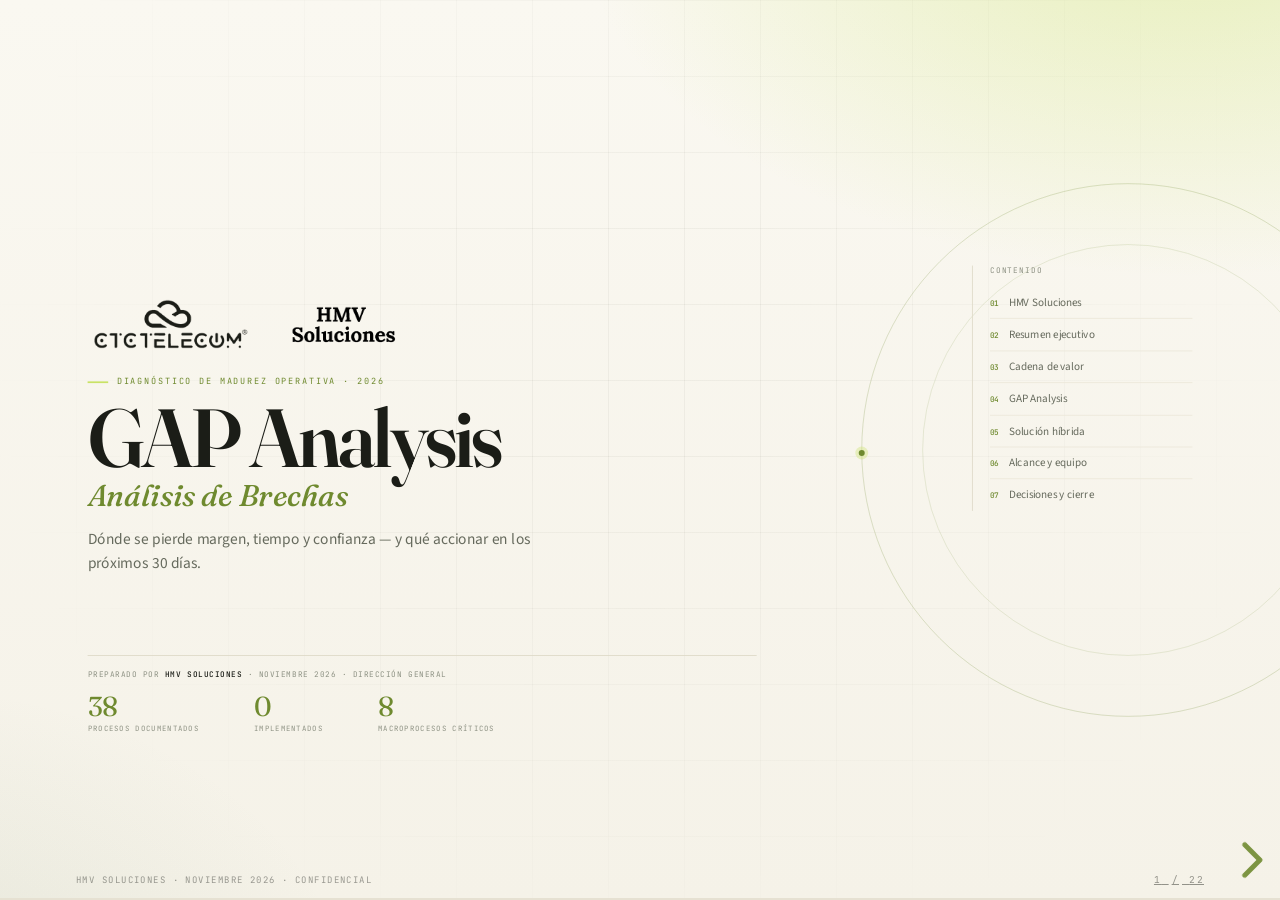
==== commit ed616533: "Ajusta presentación a la propuesta: plan 8 semanas, alcance, equipo, acompañamiento; corrige fechas " ====
--- a/index.html
+++ b/index.html
@@ -37,6 +37,8 @@
     <div class="ci-item"><b>03</b><span>Cadena de valor</span></div>
     <div class="ci-item"><b>04</b><span>GAP Analysis</span></div>
     <div class="ci-item"><b>05</b><span>Solución híbrida</span></div>
+    <div class="ci-item"><b>06</b><span>Alcance y equipo</span></div>
+    <div class="ci-item"><b>07</b><span>Decisiones y cierre</span></div>
   </div>
 
   <div class="brand anim">
@@ -69,7 +71,7 @@
 
 <!-- ============ 03 · LO QUE APORTA HMV ============ -->
 <section id="hmv-aporta">
-  <div class="eyebrow anim">Exepertice HMV Soluciones</div>
+  <div class="eyebrow anim">Capacidades HMV Soluciones</div>
 
   <figure class="hmv-map anim d2">
     <img src="assets/hmv-capacidades.png" alt="Capacidades de HMV Soluciones: tecnología e innovación, arquitectura e ingeniería, metodologías ágiles, gestión y aseguramiento, gobernanza, negocio y procesos.">
@@ -93,15 +95,15 @@
     <div class="stack-v">
       <div class="card anim d1">
         <h4>01 · Lo que ya no escala</h4>
-        <p>Más operación. Lo que antes se resolvia con coordinación local ahora es un cuello de botella.</p>
+        <p>Más operación. Lo que antes se resolvía con coordinación local ahora es un cuello de botella.</p>
       </div>
       <div class="card anim d2">
         <h4>02 · Lo que cuesta</h4>
-        <p><strong>30 horas extras por persona</strong>, facturación manual, inventario sin control y informacion que llega tarde.</p>
+        <p><strong>30 horas extras por persona</strong>, facturación manual, inventario sin control e información que llega tarde.</p>
       </div>
       <div class="card anim d3">
         <h4>03 · Lo que falta</h4>
-        <p>Un modelo operativo: responsabilidades con rol, procesos aprobados, gobierno de TI y información sustentada y precisa.</p>
+        <p>Un modelo operativo: responsabilidades con rol, procesos aprobados, gobierno de TI e información confiable y precisa.</p>
       </div>
       <div class="card anim d4">
         <h4>04 · Lo que se juega</h4>
@@ -168,7 +170,7 @@
 <section id="mapa">
   <div class="eyebrow anim">03 · Cadena de valor <span class="dim">/ eTOM</span></div>
   <h2 class="s-title anim d1">La cadena de valor de CTC, <em>proceso por proceso.</em></h2>
-  <p class="s-sub anim d2">Alineada a <strong>eTOM</strong>, el modelo estándar de procesos para telecom. Los 38 procesos documentados ya embonan en estas seis etapas; el paso a pruebas (QA) se pausa hasta cerrar la fase 0.</p>
+  <p class="s-sub anim d2">Alineada a <strong>eTOM</strong>, el modelo estándar de procesos para telecom. Los 38 procesos documentados ya embonan en estas seis etapas.</p>
 
   <div class="vc-band anim d2">
     <div class="lbl">Dirección</div>
@@ -184,37 +186,37 @@
     <div class="vc-stage">
       <div class="vc-etom">Mercado y venta</div>
       <h3>Comercialización</h3>
-      <div class="vc-proc">COM-01 · 02 · 03</div>
+      <div class="vc-proc">COM-001 · 002 · 003</div>
       <div class="vc-desc">Lead, oportunidad y propuesta.</div>
     </div>
     <div class="vc-stage">
       <div class="vc-etom">Producto y oferta</div>
       <h3>Diseño e ingeniería</h3>
-      <div class="vc-proc">ING-01 · 02 · 03</div>
+      <div class="vc-proc">ING-001 · 002 · 003</div>
       <div class="vc-desc">Factibilidad, solución y capacidad.</div>
     </div>
     <div class="vc-stage">
       <div class="vc-etom">Cumplimiento</div>
       <h3>Aprovisionamiento</h3>
-      <div class="vc-proc">ENT-01 · 02 · REC-01</div>
+      <div class="vc-proc">ENT-001 · 002 · REC-001</div>
       <div class="vc-desc">Pedido, recursos y proveedores.</div>
     </div>
     <div class="vc-stage">
       <div class="vc-etom">Aseguramiento</div>
       <h3>Operación</h3>
-      <div class="vc-proc">OPS-01 a 05 · ING-04</div>
+      <div class="vc-proc">OPS-001 a 005 · ING-004</div>
       <div class="vc-desc">Ejecución, seguimiento y cambios.</div>
     </div>
     <div class="vc-stage">
       <div class="vc-etom">Cliente</div>
       <h3>Atención y soporte</h3>
-      <div class="vc-proc">COM-04 · OPS-02</div>
-      <div class="vc-desc">Indicidentes, niveles de servicio y experiencia del cliente.</div>
+      <div class="vc-proc">COM-004 · OPS-002</div>
+      <div class="vc-desc">Incidentes, niveles de servicio y experiencia del cliente.</div>
     </div>
     <div class="vc-stage">
       <div class="vc-etom">Facturación</div>
       <h3>Facturación y cobranza</h3>
-      <div class="vc-proc">FAC-01 a 04</div>
+      <div class="vc-proc">FAC-001 a 004</div>
       <div class="vc-desc">Alta, factura, cobro y conciliación.</div>
     </div>
   </div>
@@ -233,7 +235,7 @@
     </div>
   </div>
 
-  <div class="note anim d5" style="margin-top:10px"><strong>38 procesos documentados · 6 etapas · 0 aprobados.</strong> El pase a pruebas (QA) se pausa hasta que la fase 0 cierre.</div>
+  <div class="note anim d5" style="margin-top:10px"><strong>38 procesos documentados · 6 etapas · 0 aprobados.</strong></div>
 
   <aside class="notes">
     No perderse en la taxonomía. El mensaje: CTC ya sabe cuál es su cadena de valor y sus procesos embonan en eTOM; lo que no tiene es un modelo estructurado de ejecucion y gobernanza.
@@ -245,7 +247,7 @@
 <section id="etom">
   <div class="eyebrow anim">03b · Procesos en eTOM <span class="dim">/ dónde embona cada uno</span></div>
   <h2 class="s-title anim d1">33 procesos. <em>Un solo mapa.</em></h2>
-  <p class="s-sub anim d2">Cada proceso documentado tiene un dominio principal en eTOM(Enhanced Telecom Operations Map). Los 5 mapas de referencia (MOP-001 a 005) complementan el modelo: 33 procesos.</p>
+  <p class="s-sub anim d2">Cada proceso documentado tiene un dominio principal en eTOM (Enhanced Telecom Operations Map). Los 5 mapas de referencia (MOP-001 a 005) complementan el modelo: 33 procesos.</p>
 
   <div class="etom-grid anim d3">
     <div class="etom-col">
@@ -312,7 +314,7 @@
     </div>
   </div>
 
-  <div class="note anim d4" style="margin-top:10px">El dominio es el principal; algunos procesos apoyan más de uno. <strong>El paso a pruebas (QA) se pausa hasta cerrar la fase 0.</strong></div>
+  <div class="note anim d4" style="margin-top:10px">El dominio es el principal; algunos procesos apoyan más de uno.</div>
 
   <aside class="notes">
     Este listado responde “¿dónde embona cada proceso?”. Los 33 procesos documentados se agrupan en ocho dominios principales de eTOM; los 5 mapas de referencia complementan el modelo.
@@ -325,7 +327,7 @@
   <div class="eyebrow anim">04 · GAP Analysis <span class="dim">/ madurez · riesgo · prioridad</span></div>
   <h2 class="s-title anim d1">Ocho macroprocesos. <em>Cuatro prioridades críticas.</em></h2>
   <p class="s-sub anim d2">La madurez se mide con evidencia, no con documentos. Cuatro procesos concentran el riesgo operativo y la decisión de inversión.</p>
-  <p class="s-sub anim d2"><strong>Nota:</strong> este análisis se basa en un primer levantamiento de necesidades, no en una evaluación completa ni definitiva se ajustará en la medida que se recabe más información.</p>
+  <p class="s-sub anim d2"><strong>Nota:</strong> este análisis se basa en un primer levantamiento de necesidades, no en una evaluación completa ni definitiva; se ajustará en la medida que se recabe más información.</p>
   
 
   <table class="gap-table anim d2">
@@ -399,8 +401,8 @@
   </table>
 
   <div class="gap-insights anim d3">
-    <div class="gi"><b>Comercial</b><span>CRM no funcional; la venta vive en Excel.</span></div>
-    <div class="gi"><b>Ingeniería</b><span>Almacén en curso; red y configuración pendientes.</span></div>
+    <div class="gi"><b>Aprovisionamiento</b><span>Tres almacenes; salidas sin control; resurtido manual.</span></div>
+    <div class="gi"><b>Atención a Clientes</b><span>Tickets en Drive; acuerdos de servicio sin dato.</span></div>
     <div class="gi"><b>Gobierno TI</b><span>Procesos objetivo documentados, sin implementar.</span></div>
     <div class="gi"><b>Seguridad</b><span>Sin roles, permisos ni protección de datos.</span></div>
   </div>
@@ -473,7 +475,7 @@
     <span class="parrow">→</span>
     <div class="pstep"><span>02</span><b>Procesos</b><em>sin implementar</em></div>
     <span class="parrow">→</span>
-    <div class="pstep"><span>03</span><b>Gobierno</b><em>local</em></div>
+    <div class="pstep"><span>03</span><b>Gobierno</b><em>informal</em></div>
     <span class="parrow">→</span>
     <div class="pstep"><span>04</span><b>Resultado</b><em>costo y riesgo</em></div>
   </div>
@@ -657,9 +659,7 @@
 
   <div class="split-55" style="margin-top:8px">
     <div class="arch anim d2">
-    <div>
-
-    <div class="stack-v">
+      <div class="stack-v">
       <div class="card anim d3">
         <h4>La regla</h4>
         <p><strong>Proceso primero, dato después, herramienta al final.</strong> La tecnología correcta no compensa un proceso que nadie decidió.</p>
@@ -668,6 +668,7 @@
         <h4>Implementación apresurada</h4>
         <p>Mismo destino que las herramientas que ya no se usan. <strong>Sin proceso, la herramienta solo digitaliza el desorden.</strong></p>
       </div>
+      </div>
     </div>
   </div>
 
@@ -685,67 +686,81 @@
 
 <!-- ============ 13 · SECUENCIA ============ -->
 <section id="fases">
-  <div class="eyebrow anim">10 · Secuencia <span class="dim">/ el orden importa</span></div>
-  
-  <div class="phases" style="margin-top:10px">
+  <div class="eyebrow anim">10 · Secuencia <span class="dim">/ 8 semanas, con compuertas</span></div>
+  <h2 class="s-title anim d1">Ocho semanas. <em>Cinco fases, cinco salidas.</em></h2>
+  <p class="s-sub anim d2">Cada fase cierra con una salida verificable. Si la salida no se cumple, no se avanza a la siguiente.</p>
+
+  <div class="phases anim d2" style="margin-top:10px; grid-template-columns:repeat(5,1fr)">
     <div class="phase anim d1">
       <div class="ph">Fase 0</div>
-      <h3>Identificación y rediseño</h3>
-      <p>Identificación, rediseño e innovación de procesos: mapa, priorización y acuerdos.</p>
+      <h3>Gobernanza mínima y arranque</h3>
+      <p>Quién decide, qué datos existen y con qué reglas se juega.</p>
       <ul class="mini" style="margin-top:4px">
-        <li>Mapa de procesos</li>
-        <li>Priorización</li>
-        <li>Acuerdos de rediseño</li>
+        <li>Matriz de decisión</li>
+        <li>Datos en 3 niveles</li>
+        <li>Plan de gobernanza</li>
       </ul>
-      <div class="dur">4–6 semanas</div>
+      <div class="dur">Semana 0 · 3–5 días</div>
     </div>
     <div class="phase anim d2">
       <div class="ph">Fase 1</div>
-      <h3>Especificación</h3>
-      <p>Requerimientos, modelo de datos, interfaces y criterios de aceptación.</p>
+      <h3>Diagnóstico</h3>
+      <p>Medir antes de mover: cuestionario, VSM y mapa de fricción.</p>
       <ul class="mini" style="margin-top:4px">
-        <li>Requerimientos</li>
-        <li>Modelo de datos</li>
-        <li>Interfaces</li>
+        <li>Cuestionario, 32 personas</li>
+        <li>VSM de operación</li>
+        <li>Datos del piloto limpios</li>
       </ul>
-      <div class="dur">6–8 semanas</div>
+      <div class="dur">Semanas 1–2</div>
     </div>
     <div class="phase anim d3">
       <div class="ph">Fase 2</div>
-      <h3>Diseño del flujo</h3>
-      <p>Flujo de trabajo, roles, controles y experiencia de usuario.</p>
+      <h3>Flujo visible</h3>
+      <p>El trabajo deja de vivir en Excel y se ve en un tablero.</p>
       <ul class="mini" style="margin-top:4px">
-        <li>Flujo y roles</li>
-        <li>Controles</li>
-        <li>Experiencia de usuario</li>
+        <li>Kanban en Jira, 2 procesos</li>
+        <li>Importación vía CSV</li>
+        <li>Límites de WIP</li>
       </ul>
-      <div class="dur">4–6 semanas</div>
+      <div class="dur">Semanas 3–4</div>
     </div>
     <div class="phase anim d4">
       <div class="ph">Fase 3</div>
-      <h3>Herramientas</h3>
-      <p>ERP o software a medida: selección, configuración e integración.</p>
+      <h3>Ritmo y coordinación</h3>
+      <p>Cadencia fija para decidir y coordinar sin reuniones eternas.</p>
       <ul class="mini" style="margin-top:4px">
-        <li>Selección</li>
-        <li>Configuración</li>
-        <li>Integración</li>
+        <li>SoS diario (15 min)</li>
+        <li>EAT quincenal</li>
+        <li>Portal VitePress</li>
       </ul>
-      <div class="dur">6–12 meses</div>
-    </div>
-  </div>
-
-  <div class="phase-gates anim d5">
-    <div><span>Salida 0</span><b>Procesos priorizados y rediseñados</b></div>
-    <div><span>Salida 1</span><b>Especificación y modelo de datos</b></div>
-    <div><span>Salida 2</span><b>Flujo validado con usuarios</b></div>
-    <div><span>Salida 3</span><b>Herramienta implementada y adoptada</b></div>
+      <div class="dur">Semanas 5–6</div>
+    </div>
+    <div class="phase anim d5">
+      <div class="ph">Fase 4</div>
+      <h3>Medición y piloto IA</h3>
+      <p>Medir por primera vez y automatizar lo crítico, con humano en el loop.</p>
+      <ul class="mini" style="margin-top:4px">
+        <li>Lead time y throughput</li>
+        <li>Túnel de trabajo</li>
+        <li>Piloto IA: triaje</li>
+      </ul>
+      <div class="dur">Semanas 7–8</div>
+    </div>
+  </div>
+
+  <div class="phase-gates anim d5" style="grid-template-columns:repeat(5,1fr)">
+    <div><span>Salida 0</span><b>Plan aprobado y dueño nombrado</b></div>
+    <div><span>Salida 1</span><b>Diagnóstico con hallazgos priorizados</b></div>
+    <div><span>Salida 2</span><b>≥70 % del trabajo en Jira</b></div>
+    <div><span>Salida 3</span><b>SoS y EAT con cadencia</b></div>
+    <div><span>Salida 4</span><b>Línea base + piloto IA operando</b></div>
   </div>
 
   <div class="note anim d5" style="margin-top:14px"><strong>El pase a pruebas (QA) se pausa hasta que la fase 0 cierre.</strong> Sin procesos y datos aprobados, la herramienta hereda el problema.</div>
 
   <aside class="notes">
-    El orden no es negociable: primero se identifica y rediseña; después se especifica; luego se diseña el flujo; al final se elige e implanta la herramienta.
-    No hay atajos: el “quick win” sin proceso es otro parche.
+    El orden no es negociable: primero se decide y se gobierna; después se diagnostica; luego el flujo se hace visible; después la cadencia; al final se mide y se pilota la IA.
+    Ocho semanas con compuertas: cada fase cierra con una salida verificable; si una salida no se cumple, no se avanza. No hay atajos: el “quick win” sin proceso es otro parche.
   </aside>
 </section>
 
@@ -787,8 +802,8 @@
   </div>
 
   <div class="hybrid-band anim d4">
-    <div class="hybrid-step"><span>30 días</span><b>Piloto en lo crítico</b><em>Jira + IA en el proceso de mayor dolor.</em></div>
-    <div class="hybrid-step"><span>90 días</span><b>Primer resultado medible</b><em>Menos tiempo, menos retrabajo, más control.</em></div>
+    <div class="hybrid-step"><span>30 días</span><b>Flujo visible</b><em>Jira en los 2 procesos críticos.</em></div>
+    <div class="hybrid-step"><span>60 días</span><b>Piloto de IA operando</b><em>Triaje y clasificación con revisión humana.</em></div>
     <div class="hybrid-step"><span>12 meses</span><b>Escala por olas</b><em>Software a medida e integraciones donde aportan.</em></div>
   </div>
 
@@ -800,16 +815,207 @@
   </aside>
 </section>
 
-<!-- ============ 15 · DECISIONES ============ -->
+<!-- ============ 15 · ALCANCE Y ENTREGABLES ============ -->
+<section id="alcance">
+  <div class="eyebrow anim">12 · Alcance y entregables <span class="dim">/ qué se entrega y cómo se verifica</span></div>
+  <h2 class="s-title anim d1">Alcance por fase. <em>Sin letra chica.</em></h2>
+  <p class="s-sub anim d2">Cada fase cierra con una salida verificable. Si la salida no se cumple, no se avanza a la siguiente.</p>
+
+  <table class="gap-table anim d2">
+    <thead>
+      <tr>
+        <th style="width:19%">Fase</th>
+        <th style="width:12%">Tiempo</th>
+        <th style="width:39%">Entregables</th>
+        <th>Criterio de aceptación</th>
+      </tr>
+    </thead>
+    <tbody>
+      <tr>
+        <td class="name">Fase 0 — Gobernanza mínima y arranque</td>
+        <td>Semana 0 (3–5 días)</td>
+        <td class="ev">Matriz de decisión (quién prioriza, quién aprueba). Clasificación de datos en 3 niveles. Plan de gobernanza completa (datos + IA + normativa) en diseño.</td>
+        <td class="ev">CEO aprueba el plan y nombra dueño operativo CTC.</td>
+      </tr>
+      <tr>
+        <td class="name">Fase 1 — Diagnóstico</td>
+        <td>Semanas 1–2</td>
+        <td class="ev">Cuestionario aplicado a 32 personas clave, con análisis. VSM de operación e instalaciones. Mapa de fricción y dispersión de datos. Datos del proceso piloto limpios y validados.</td>
+        <td class="ev">Informe de diagnóstico con hallazgos priorizados.</td>
+      </tr>
+      <tr>
+        <td class="name">Fase 2 — Flujo visible</td>
+        <td>Semanas 3–4</td>
+        <td class="ev">Tablero Kanban en Jira para 2 procesos críticos. Importación de Excel vía CSV. Límites de WIP. Vista unificada para el CEO. Capacitación en flujo real arrancada.</td>
+        <td class="ev">≥70 % del trabajo activo de los 2 procesos vive en Jira.</td>
+      </tr>
+      <tr>
+        <td class="name">Fase 3 — Ritmo y coordinación</td>
+        <td>Semanas 5–6</td>
+        <td class="ev">Eventos Scrum selectivos operando. SoS diario (15 min). EAT quincenal. Portal VitePress con procesos documentados.</td>
+        <td class="ev">SoS y EAT con cadencia sostenida; retrospectivas con acciones ejecutadas.</td>
+      </tr>
+      <tr>
+        <td class="name">Fase 4 — Medición y piloto IA</td>
+        <td>Semanas 7–8</td>
+        <td class="ev">Lead time, throughput y WIP medidos por primera vez. Túnel de automatización (Funnel → Análisis → Aprobado). Piloto de IA: triaje y clasificación de solicitudes entrantes, con gobernanza aplicada.</td>
+        <td class="ev">Línea base de métricas documentada. Piloto IA funcionando en paralelo, con revisión humana.</td>
+      </tr>
+      <tr class="high">
+        <td class="name">Corte — Semana 8</td>
+        <td>Semana 8</td>
+        <td class="ev">Informe de cierre con evidencia de cambio.</td>
+        <td class="ev"><strong>Jira ≥80 %, lead time medido, 1 piloto IA operando.</strong></td>
+      </tr>
+    </tbody>
+  </table>
+
+  <div class="note anim d3" style="margin-top:12px"><strong>El piloto de IA no es condicional:</strong> la limpieza de datos es entregable de la Fase 1, no un supuesto. SoS: coordinación diaria de 15 min entre equipos. EAT: comité quincenal que prioriza el túnel de trabajo.</div>
+
+  <aside class="notes">
+    Esta tabla es el contrato de la presentación: qué se entrega, cuándo y cómo se sabe que funcionó.
+    Leer solo la columna de criterios: son los números que el CEO puede verificar sin creernos la palabra.
+    El piloto de IA no depende de “que los datos estén limpios”: limpiarlos es trabajo de la Fase 1.
+  </aside>
+</section>
+
+<!-- ============ 16 · EQUIPO Y SUPUESTOS ============ -->
+<section id="equipo">
+  <div class="eyebrow anim">13 · Equipo y supuestos <span class="dim">/ quién hace qué y qué se necesita</span></div>
+  <h2 class="s-title anim d1">El equipo, y lo que <em>CTC pone.</em></h2>
+  <p class="s-sub anim d2">Tres consultores HMV de dedicación parcial durante 8 semanas. Del lado CTC, dos personas son condición, no preferencia.</p>
+
+  <div class="split-55" style="margin-top:6px">
+    <div class="anim d2">
+      <table class="gap-table">
+        <thead>
+          <tr>
+            <th style="width:34%">Rol HMV</th>
+            <th>Responsabilidad</th>
+          </tr>
+        </thead>
+        <tbody>
+          <tr>
+            <td class="name">Consultor de procesos</td>
+            <td class="ev">VSM, eTOM ligero, estandarización, mapa de fricción.</td>
+          </tr>
+          <tr>
+            <td class="name">Configurador Jira + datos</td>
+            <td class="ev">Tableros, importación, permisos, métricas de flujo.</td>
+          </tr>
+          <tr>
+            <td class="name">Consultor de cambio y gobernanza</td>
+            <td class="ev">Capacitación, SoS/EAT, gestión de resistencia al Excel, política de IA.</td>
+          </tr>
+        </tbody>
+      </table>
+      <div class="note anim d3" style="margin-top:12px"><strong>CTC asigna: 1 dueño operativo del tablero y 1 capturador/analista de evidencia en campo para instalaciones. Sin estas dos personas, el cambio se cae al mes 3.</strong></div>
+    </div>
+
+    <div class="stack-v anim d3">
+      <div class="card">
+        <h4>Supuestos</h4>
+        <ul class="mini">
+          <li>CTC proporciona acceso a los Excel y a las personas clave para el VSM.</li>
+          <li>El CEO asiste al EAT quincenal o delega con autoridad de decisión.</li>
+          <li>Jira Cloud es viable tras la clasificación de datos de la Fase 0.</li>
+        </ul>
+      </div>
+      <div class="card">
+        <h4>Exclusiones</h4>
+        <ul class="mini">
+          <li>Licencias de Jira (por separado).</li>
+          <li>Integraciones con ERP/CRM existentes (se evalúan en Fase 2).</li>
+          <li>Implementación completa de eTOM (solo vocabulario en esta fase).</li>
+          <li>Automatizaciones fuera del piloto acotado de IA.</li>
+        </ul>
+      </div>
+    </div>
+  </div>
+
+  <aside class="notes">
+    Decir en voz alta la línea de las dos personas de CTC: es la condición más incómoda y la más importante.
+    Si CTC no las asigna, el proyecto no se vende como “8 semanas y listo”: se pausa o se recorta el alcance, y eso se dice ahora, no en el mes 3.
+  </aside>
+</section>
+
+<!-- ============ 17 · ACOMPAÑAMIENTO ============ -->
+<section id="acompanamiento">
+  <div class="eyebrow anim">14 · Acompañamiento <span class="dim">/ después del corte</span></div>
+  <h2 class="s-title anim d1">Ocho semanas instalan el sistema. <em>El acompañamiento lo sostiene.</em></h2>
+  <p class="s-sub anim d2">Al cierre de la implementación, CTC ya opera solo. El acompañamiento existe para que el cambio no se caiga al mes 3.</p>
+
+  <div class="grid-4" style="margin-top:8px">
+    <div class="card anim d1">
+      <h4>Operativo</h4>
+      <p>2 sesiones mensuales de revisión de métricas de flujo y ajuste de límites de WIP.</p>
+    </div>
+    <div class="card anim d2">
+      <h4>Tecnológico</h4>
+      <p>Evaluación trimestral de nuevas automatizaciones y casos de uso de IA, con gobernanza aplicada.</p>
+    </div>
+    <div class="card anim d3">
+      <h4>Soporte al EAT</h4>
+      <p>Preparación de insumos para las reuniones quincenales de priorización del túnel.</p>
+    </div>
+    <div class="card anim d4">
+      <h4>Capacitación continua</h4>
+      <p>Portal VitePress actualizado y sesiones de refuerzo para nuevas incorporaciones.</p>
+    </div>
+  </div>
+
+  <div class="spacer"></div>
+  <div class="note anim d5" style="margin-top:12px"><strong>Horizonte: 12 meses al modelo operativo completo.</strong> El acompañamiento se cotiza por separado y se activa al cierre de la implementación. <strong>Transferimos capacidad, no creamos dependencia.</strong></div>
+
+  <aside class="notes">
+    Esta diapositiva responde a “¿y después de las 8 semanas?”. La respuesta es un horizonte, no una renta indefinida: 12 meses al modelo operativo completo.
+    El acompañamiento tiene alcance y cotización aparte; aquí no se vende, se anuncia.
+  </aside>
+</section>
+
+<!-- ============ 18 · POR QUÉ HMV ============ -->
+<section id="por-que-hmv">
+  <div class="eyebrow anim">15 · Por qué HMV</div>
+  <h2 class="s-title anim d1">Ejecutamos. <em>No solo diagnosticamos.</em></h2>
+  <p class="s-sub anim d2">La diferencia entre un informe y un sistema operativo es quién se queda a implementarlo.</p>
+
+  <div class="grid-4" style="margin-top:8px">
+    <div class="card anim d1">
+      <h4>Ejecutamos y asesoramos</h4>
+      <p>No entregamos un informe y nos retiramos. Los 3 consultores implementan, capacitan y acompañan.</p>
+    </div>
+    <div class="card anim d2">
+      <h4>Experiencia comprobada</h4>
+      <p>Migración Excel → Jira, Taiga, portales de procesos con VitePress, aplicaciones web y automatización.</p>
+    </div>
+    <div class="card anim d3">
+      <h4>IA con gobernanza</h4>
+      <p>No vendemos IA como espectáculo; instalamos gobernanza para que la IA sea posible y segura.</p>
+    </div>
+    <div class="card anim d4">
+      <h4>Transferencia de capacidad</h4>
+      <p>El objetivo es que CTC opere sin HMV, no que dependa de nosotros.</p>
+    </div>
+  </div>
+
+  <div class="spacer"></div>
+  <div class="note anim d5" style="margin-top:12px"><strong>El éxito del proyecto se mide cuando CTC ya no nos necesita.</strong></div>
+
+  <aside class="notes">
+    Cuatro frases, sin adornos. Si el CEO pregunta por qué HMV y no otra consultora, la respuesta es esta diapositiva: implementamos, no solo diagnosticamos, y el objetivo es que no nos necesiten.
+  </aside>
+</section>
+
+<!-- ============ 19 · DECISIONES ============ -->
 <section id="decisiones">
-  <div class="eyebrow anim">12 · Decisiones <span class="dim">/ lo que se pide al CEO</span></div>
+  <div class="eyebrow anim">16 · Decisiones <span class="dim">/ lo que se pide al CEO</span></div>
   <h2 class="s-title anim d1">Cinco decisiones. </h2>
   <p class="s-sub anim d2">No se pide aprobar un proyecto: se piden cinco decisiones concretas con fecha y responsable.</p>
 
   <div class="decisions" style="margin-top:8px">
     <div class="decision anim d1">
       <div class="num">1</div>
-      <div class="txt"><b>Aprobar la fase 0: identificación y rediseño</b><small>Procesos, datos y caso de negocio antes de comprar.</small></div>
+      <div class="txt"><b>Aprobar la fase 0: gobernanza mínima y arranque</b><small>Matriz de decisión, datos clasificados y plan de gobernanza.</small></div>
     </div>
     <div class="decision anim d2">
       <div class="num">2</div>
@@ -828,10 +1034,12 @@
     </div>
     <div class="decision anim d5">
       <div class="num">5</div>
-      <div class="txt"><b>Aprobar el piloto híbrido de 30 días y el comité</b><small>Jira, IA, software a medida e integraciones en lo crítico.</small></div>
+      <div class="txt"><b>Aprobar el piloto de IA en la fase 4 y el comité</b><small>Triaje y clasificación con revisión humana, en paralelo a la operación.</small></div>
       
     </div>
   </div>
+
+  <div class="note anim d5" style="margin-top:14px"><strong>Opción de arranque reducido:</strong> solo Fase 0 + Fase 1, y decidir con el informe de diagnóstico en mano. La cotización se ajusta al corte.</div>
 
   <aside class="notes">
     Esta es la diapositiva de cierre comercial. No pedir “aprobación del proyecto”: pedir cinco decisiones concretas con fecha.
@@ -839,9 +1047,9 @@
   </aside>
 </section>
 
-<!-- ============ 16 · MENSAJE CEO ============ -->
+<!-- ============ 20 · MENSAJE CEO ============ -->
 <section id="mensaje">
-  <div class="eyebrow anim">13 · Mensaje para el CEO</div>
+  <div class="eyebrow anim">17 · Mensaje para el CEO</div>
 
   <p class="quote anim d1" style="font-size:40px; max-width:30ch">“Las brechas no se originan en la tecnología, sino en la <em>falta de integración</em> entre procesos, personas, datos y gobierno.”</p>
 
@@ -862,49 +1070,49 @@
   </aside>
 </section>
 
-<!-- ============ 17 · PRÓXIMOS PASOS ============ -->
+<!-- ============ 21 · PRÓXIMOS PASOS ============ -->
 <section id="pasos">
-  <div class="eyebrow anim">14 · Próximos pasos <span class="dim">/ 30 días</span></div>
+  <div class="eyebrow anim">18 · Próximos pasos <span class="dim">/ 8 semanas</span></div>
   <h2 class="s-title anim d1">De diagnóstico <em>a decisión.</em></h2>
 
   <div class="grid-4 tall" style="margin-top:10px">
     <div class="card anim d1">
-      <div class="mono lime">01 · 2 semanas</div>
-      <h3 style="font-family:var(--serif); font-size:20px; margin:6px 0 6px">Validar hallazgos</h3>
-      <p>Revisión con los responsables de cada macroproceso y ajuste de prioridades.</p>
-      <div class="note" style="margin-top:10px">DG + responsables de proceso</div>
+      <div class="mono lime">01 · Semana 0</div>
+      <h3 style="font-family:var(--serif); font-size:20px; margin:6px 0 6px">Gobernanza mínima</h3>
+      <p>Matriz de decisión, datos clasificados y dueño operativo nombrado.</p>
+      <div class="note" style="margin-top:10px">CEO + HMV</div>
     </div>
     <div class="card anim d2">
-      <div class="mono lime">02 · 1 semana</div>
-      <h3 style="font-family:var(--serif); font-size:20px; margin:6px 0 6px">Priorizar</h3>
-      <p>Impacto vs. esfuerzo, con criterios explícitos y acuerdos.</p>
-      <div class="note" style="margin-top:10px">Comité de dirección</div>
+      <div class="mono lime">02 · Semanas 1–2</div>
+      <h3 style="font-family:var(--serif); font-size:20px; margin:6px 0 6px">Diagnóstico</h3>
+      <p>Cuestionario a 32 personas, VSM y mapa de fricción.</p>
+      <div class="note" style="margin-top:10px">HMV + responsables de proceso</div>
     </div>
     <div class="card anim d3">
-      <div class="mono lime">03 · 4–6 semanas</div>
-      <h3 style="font-family:var(--serif); font-size:20px; margin:6px 0 6px">Rediseñar y especificar</h3>
-      <p>Procesos, datos, interfaces y criterios de aceptación.</p>
-      <div class="note" style="margin-top:10px">HMV + responsables de proceso</div>
+      <div class="mono lime">03 · Semanas 3–4</div>
+      <h3 style="font-family:var(--serif); font-size:20px; margin:6px 0 6px">Flujo visible</h3>
+      <p>2 procesos críticos en Jira, con WIP y vista del CEO.</p>
+      <div class="note" style="margin-top:10px">HMV + TI</div>
     </div>
     <div class="card anim d4">
-      <div class="mono lime">04 · 30 días</div>
-      <h3 style="font-family:var(--serif); font-size:20px; margin:6px 0 6px">Piloto híbrido</h3>
-      <p>Jira, IA, software a medida e integraciones en lo crítico.</p>
-      <div class="note" style="margin-top:10px">HMV + TI</div>
+      <div class="mono lime">04 · Semanas 5–8</div>
+      <h3 style="font-family:var(--serif); font-size:20px; margin:6px 0 6px">Ritmo, medición y piloto IA</h3>
+      <p>SoS, EAT, métricas y piloto con revisión humana.</p>
+      <div class="note" style="margin-top:10px">HMV + operación</div>
     </div>
   </div>
 
   <div class="spacer"></div>
   <div class="card anim d5" style="display:flex; justify-content:space-between; align-items:center; gap:20px; border-color:var(--lime-line)">
     <div class="mono lime">CTA</div>
-    <div class="body" style="font-size:16px">Arrancar la <strong>fase 0 el 1 de diciembre</strong>: procesos, datos y responsables en 30 días.</div>
+    <div class="body" style="font-size:16px">Arrancar la <strong>fase 0 el 23 de noviembre</strong>: gobernanza y responsables en la primera semana.</div>
   </div>
 
   <div class="ninety anim d5">
-    <div><span>Día 30</span><b>Fase 0 cerrada</b></div>
-    <div><span>Día 60</span><b>Especificación y flujo</b></div>
-    <div><span>Día 90</span><b>Piloto híbrido en marcha</b></div>
-    <div><span>Día 120</span><b>Primer resultado medible</b></div>
+    <div><span>Día 30</span><b>Flujo visible en Jira</b></div>
+    <div><span>Día 60</span><b>Línea base y piloto IA</b></div>
+    <div><span>Día 90</span><b>Primer resultado medible</b></div>
+    <div><span>Día 120</span><b>Escala por olas</b></div>
   </div>
 
   <aside class="notes">
@@ -912,7 +1120,7 @@
   </aside>
 </section>
 
-<!-- ============ 18 · CIERRE ============ -->
+<!-- ============ 22 · CIERRE ============ -->
 <section id="cierre">
   <div class="eyebrow anim">Cierre</div>
 
@@ -924,7 +1132,7 @@
     <div class="closing-cta">
       <div class="mono lime">Siguiente paso</div>
       <h3>Arrancar la fase 0 el 23 de noviembre.</h3>
-      <p>Procesos, datos y responsables en 10 días. Piloto híbrido en 60.</p>
+      <p>Flujo visible en 30 días. Piloto de IA en 60 días.</p>
     </div>
     <div class="closing-contact">
     </div>
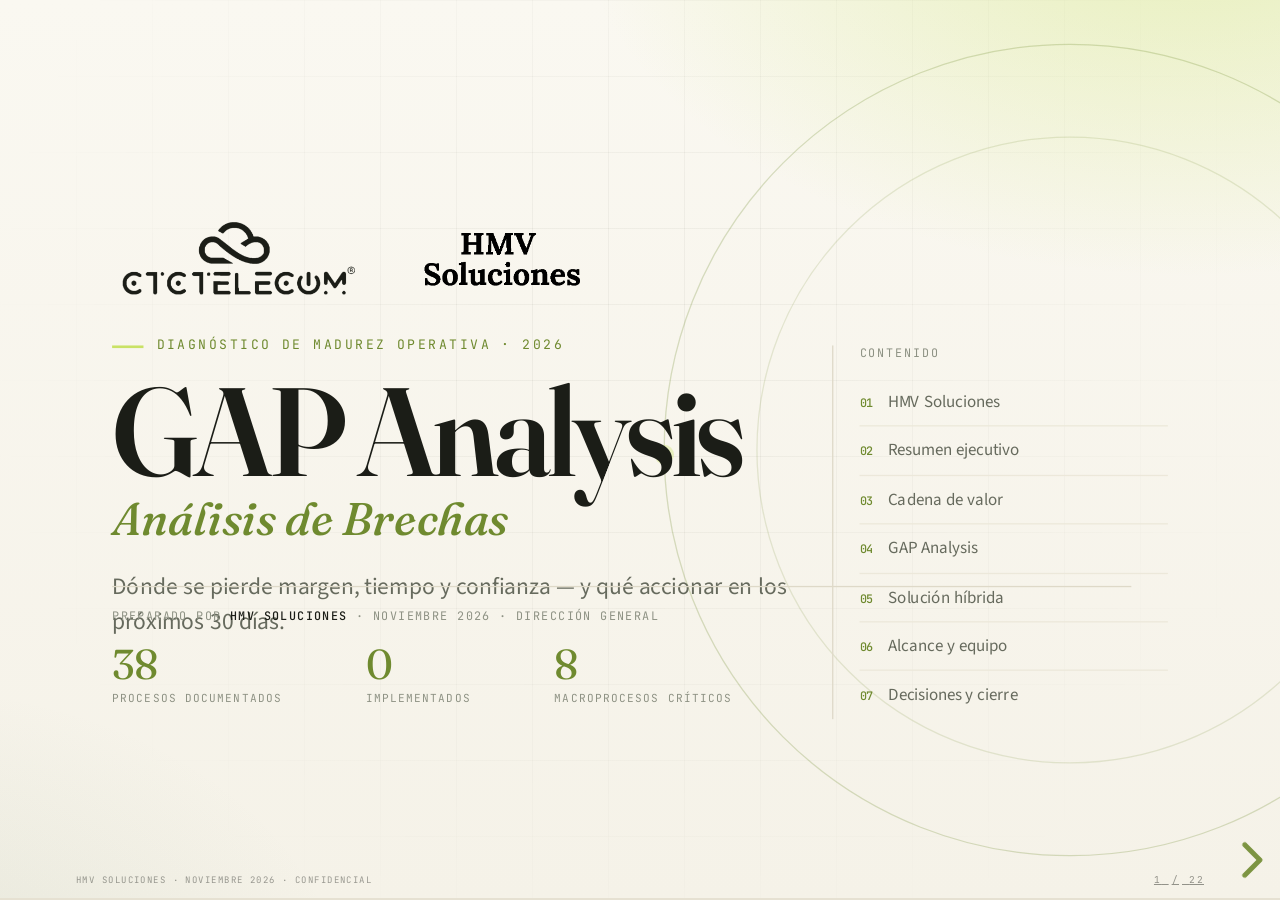
==== commit 58ffa0c7: "Responsive: base de diapositiva según pantalla (960/800/600) y chrome fijo oculto en móvil" ====
--- a/index.html
+++ b/index.html
@@ -1180,12 +1180,23 @@
     });
   })();
 
+  // Tamaño base según el ancho de la pantalla: la diapositiva se diseñó a
+  // 1440×810 y en un móvil se encogía al ~25%. Con una base más chica el
+  // factor de escala crece y todo se ve más grande sin necesidad de zoom.
+  function pickSize() {
+    var w = window.innerWidth;
+    if (w <= 480) return { width: 600, height: 338 };
+    if (w <= 820) return { width: 800, height: 450 };
+    return { width: 960, height: 540 };
+  }
+  var baseSize = pickSize();
+
   Reveal.initialize({
-    width: 1440,
-    height: 810,
-    margin: 0.035,
+    width: baseSize.width,
+    height: baseSize.height,
+    margin: 0.02,
     minScale: 0.2,
-    maxScale: 2.0,
+    maxScale: 2.5,
     controls: true,
     progress: true,
     slideNumber: 'c/t',
@@ -1198,6 +1209,22 @@
     plugins: [ RevealNotes ]
   });
 
+  // Al cambiar el tamaño de la ventana (rotar el móvil, zoom del navegador),
+  // recalcular la base solo si cambia de tramo, para no reacomodar a cada rato.
+  var currentBucket = baseSize.width;
+  var resizeTimer = null;
+  window.addEventListener('resize', function () {
+    if (resizeTimer) clearTimeout(resizeTimer);
+    resizeTimer = setTimeout(function () {
+      var s = pickSize();
+      if (s.width !== currentBucket) {
+        currentBucket = s.width;
+        Reveal.configure({ width: s.width, height: s.height });
+        Reveal.layout();
+      }
+    }, 200);
+  });
+
   const setCover = () => {
     const i = Reveal.getIndices();
     document.body.classList.toggle('is-cover', i.h === 0);
--- a/css/hmv.css
+++ b/css/hmv.css
@@ -668,4 +668,23 @@
   .reveal .slides section{ background:var(--paper) !important; }
 }
 
-
+/* ---------- móvil: el chrome fijo no escala con la diapositiva ---------- */
+/* El encabezado (logos) y el pie son position:fixed fuera del área que
+   Reveal escala; al hacer zoom se agrandan y se enciman al contenido.
+   En pantallas angostas se ocultan: la portada ya lleva los logos y el
+   contenido manda. */
+@media (max-width: 820px) {
+  .deck-top, .deck-foot { display: none !important; }
+}
+
+/* ---------- pantallas bajas (zoom del navegador en laptop) ---------- */
+/* Achicar el chrome fijo para que estorbe menos sobre la parte superior
+   de la diapositiva cuando el viewport se achica. */
+@media (max-height: 700px) {
+  .deck-top { top: 10px; left: 32px; right: 32px; }
+  .deck-top .logo-ctc { height: 28px; }
+  .deck-top .logo-hmv { height: 20px; }
+  .deck-foot { left: 32px; bottom: 10px; }
+}
+
+
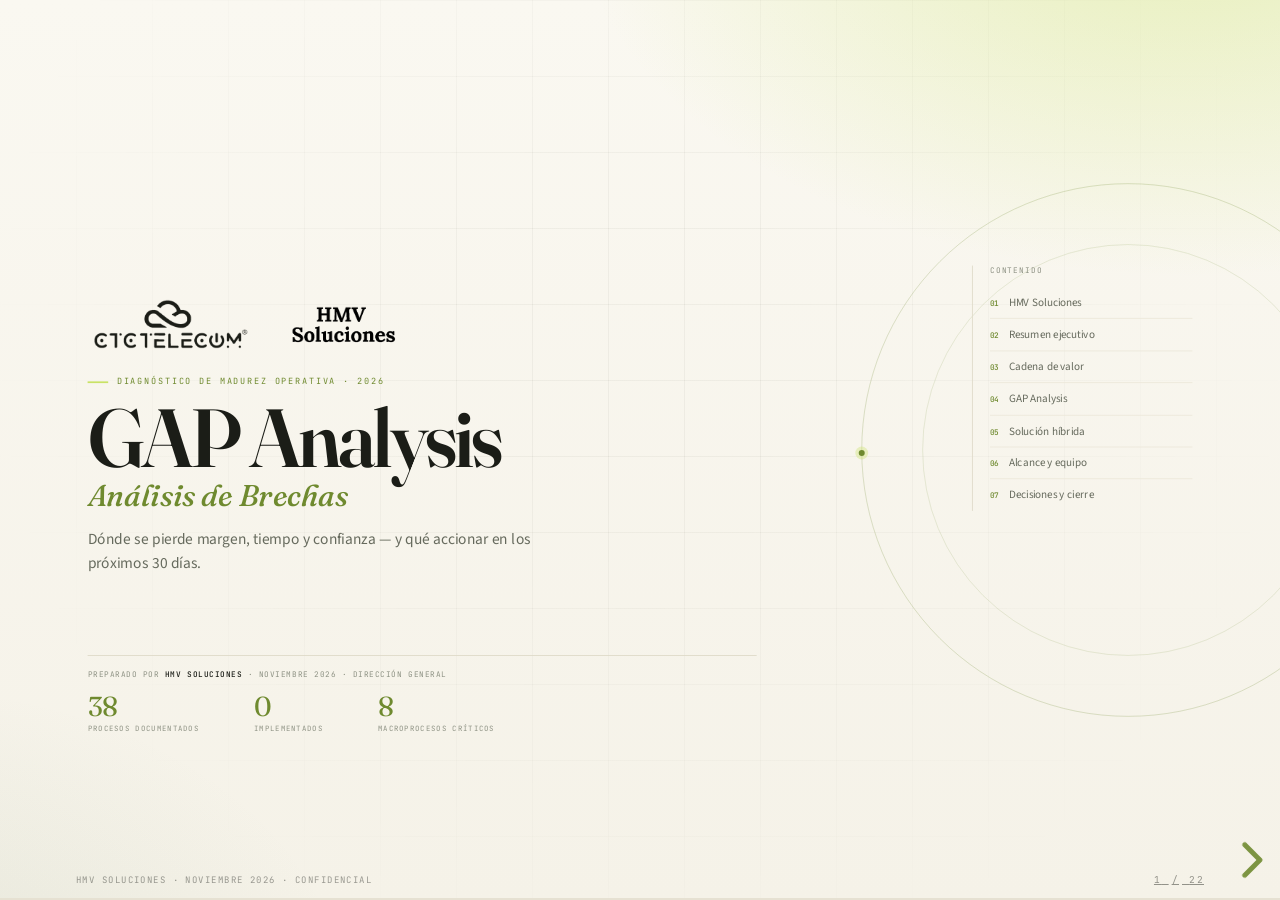
==== commit 3012f8ca: "Revert: base fija 1440x810 — la base responsiva rompía el layout en móvil (textos encimados)" ====
--- a/index.html
+++ b/index.html
@@ -1180,23 +1180,12 @@
     });
   })();
 
-  // Tamaño base según el ancho de la pantalla: la diapositiva se diseñó a
-  // 1440×810 y en un móvil se encogía al ~25%. Con una base más chica el
-  // factor de escala crece y todo se ve más grande sin necesidad de zoom.
-  function pickSize() {
-    var w = window.innerWidth;
-    if (w <= 480) return { width: 600, height: 338 };
-    if (w <= 820) return { width: 800, height: 450 };
-    return { width: 960, height: 540 };
-  }
-  var baseSize = pickSize();
-
   Reveal.initialize({
-    width: baseSize.width,
-    height: baseSize.height,
-    margin: 0.02,
+    width: 1440,
+    height: 810,
+    margin: 0.035,
     minScale: 0.2,
-    maxScale: 2.5,
+    maxScale: 2.0,
     controls: true,
     progress: true,
     slideNumber: 'c/t',
@@ -1209,22 +1198,6 @@
     plugins: [ RevealNotes ]
   });
 
-  // Al cambiar el tamaño de la ventana (rotar el móvil, zoom del navegador),
-  // recalcular la base solo si cambia de tramo, para no reacomodar a cada rato.
-  var currentBucket = baseSize.width;
-  var resizeTimer = null;
-  window.addEventListener('resize', function () {
-    if (resizeTimer) clearTimeout(resizeTimer);
-    resizeTimer = setTimeout(function () {
-      var s = pickSize();
-      if (s.width !== currentBucket) {
-        currentBucket = s.width;
-        Reveal.configure({ width: s.width, height: s.height });
-        Reveal.layout();
-      }
-    }, 200);
-  });
-
   const setCover = () => {
     const i = Reveal.getIndices();
     document.body.classList.toggle('is-cover', i.h === 0);
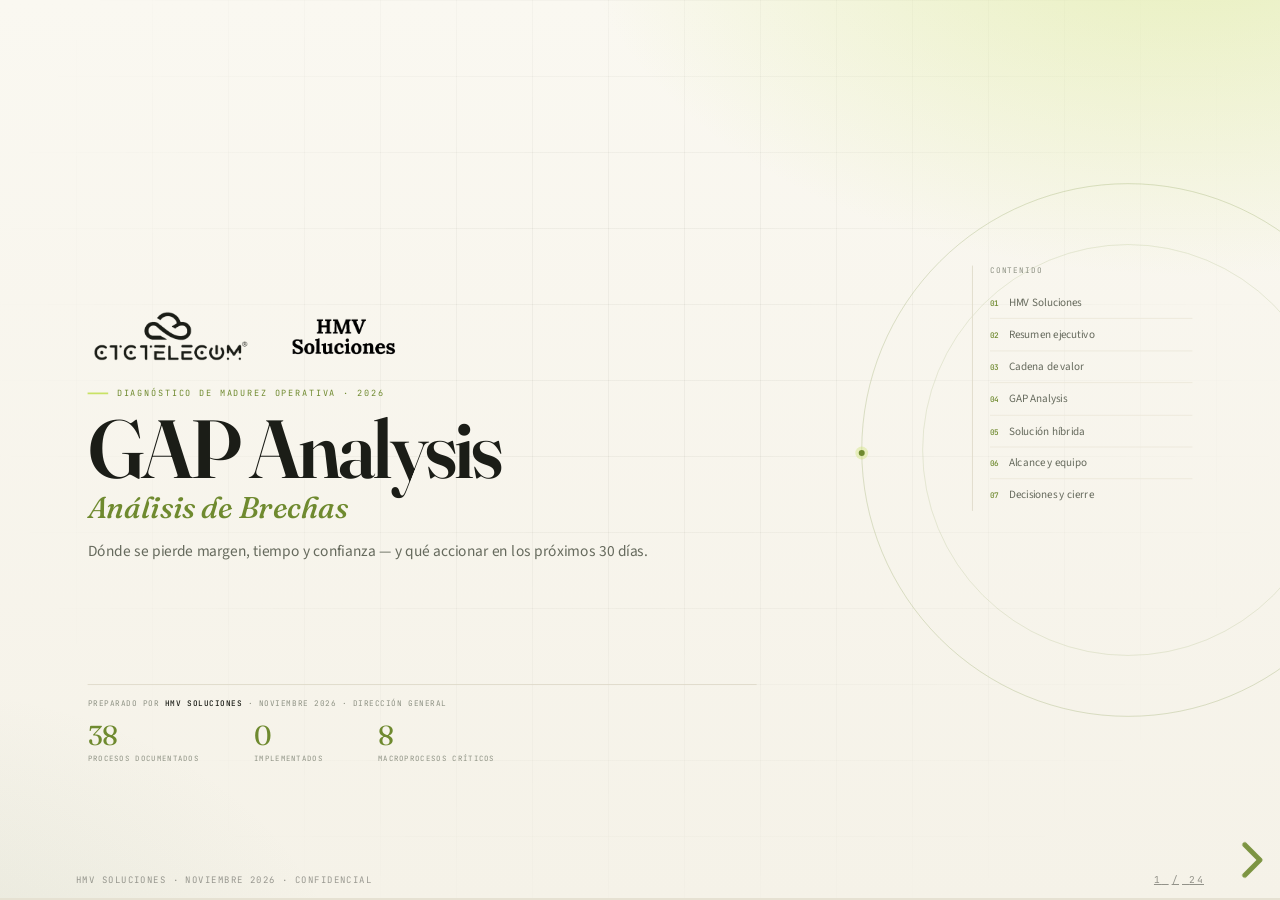
==== commit 9b41a7a3: "Fix portada y diap. 13; agrega slides 19-20 (Diferenciadores y Transferencia de conocimiento); READM" ====
--- a/index.html
+++ b/index.html
@@ -688,13 +688,12 @@
 <section id="fases">
   <div class="eyebrow anim">10 · Secuencia <span class="dim">/ 8 semanas, con compuertas</span></div>
   <h2 class="s-title anim d1">Ocho semanas. <em>Cinco fases, cinco salidas.</em></h2>
-  <p class="s-sub anim d2">Cada fase cierra con una salida verificable. Si la salida no se cumple, no se avanza a la siguiente.</p>
+  <p class="s-sub anim d2">Cada fase cierra con una salida verificable; si no se cumple, no se avanza.</p>
 
   <div class="phases anim d2" style="margin-top:10px; grid-template-columns:repeat(5,1fr)">
     <div class="phase anim d1">
       <div class="ph">Fase 0</div>
-      <h3>Gobernanza mínima y arranque</h3>
-      <p>Quién decide, qué datos existen y con qué reglas se juega.</p>
+      <h3>Gobernanza mínima</h3>
       <ul class="mini" style="margin-top:4px">
         <li>Matriz de decisión</li>
         <li>Datos en 3 niveles</li>
@@ -705,7 +704,6 @@
     <div class="phase anim d2">
       <div class="ph">Fase 1</div>
       <h3>Diagnóstico</h3>
-      <p>Medir antes de mover: cuestionario, VSM y mapa de fricción.</p>
       <ul class="mini" style="margin-top:4px">
         <li>Cuestionario, 32 personas</li>
         <li>VSM de operación</li>
@@ -716,7 +714,6 @@
     <div class="phase anim d3">
       <div class="ph">Fase 2</div>
       <h3>Flujo visible</h3>
-      <p>El trabajo deja de vivir en Excel y se ve en un tablero.</p>
       <ul class="mini" style="margin-top:4px">
         <li>Kanban en Jira, 2 procesos</li>
         <li>Importación vía CSV</li>
@@ -727,7 +724,6 @@
     <div class="phase anim d4">
       <div class="ph">Fase 3</div>
       <h3>Ritmo y coordinación</h3>
-      <p>Cadencia fija para decidir y coordinar sin reuniones eternas.</p>
       <ul class="mini" style="margin-top:4px">
         <li>SoS diario (15 min)</li>
         <li>EAT quincenal</li>
@@ -738,7 +734,6 @@
     <div class="phase anim d5">
       <div class="ph">Fase 4</div>
       <h3>Medición y piloto IA</h3>
-      <p>Medir por primera vez y automatizar lo crítico, con humano en el loop.</p>
       <ul class="mini" style="margin-top:4px">
         <li>Lead time y throughput</li>
         <li>Túnel de trabajo</li>
@@ -1120,7 +1115,85 @@
   </aside>
 </section>
 
-<!-- ============ 22 · CIERRE ============ -->
+<!-- ============ 19 · DIFERENCIADORES ============ -->
+<section id="diferenciadores">
+  <div class="eyebrow anim">19 · Diferenciadores</div>
+  <h2 class="s-title anim d1">Un solo equipo. <em>Una solución integral.</em></h2>
+  <p class="s-sub anim d2">Socios tecnológicos y de negocio: orquestamos la transformación completa con un solo equipo.</p>
+
+  <div class="grid-5" style="margin-top:8px">
+    <div class="card anim d1">
+      <h4>Visión 360</h4>
+      <p>Procesos, personas, datos y gobierno en una sola mirada: nada se transforma por separado.</p>
+    </div>
+    <div class="card anim d2">
+      <h4>Ecosistema tecnológico</h4>
+      <p>Jira, automatización, portales e IA trabajando como un solo sistema, no como piezas sueltas.</p>
+    </div>
+    <div class="card anim d3">
+      <h4>Equipo especializado</h4>
+      <p>Dominio de marcos, tecnologías y metodologías: eTOM, COBIT, TOGAF, NIST AI RMF, ISO 42001, Scrum y Kanban.</p>
+    </div>
+    <div class="card anim d4">
+      <h4>Mejores prácticas</h4>
+      <p>Lo que funciona en operación real, no teoría: lo instalamos, lo medimos y lo dejamos operando.</p>
+    </div>
+    <div class="card anim d5">
+      <h4>Normatividad</h4>
+      <p>Gobierno, datos y cumplimiento desde el diseño: la norma no es un parche al final.</p>
+    </div>
+  </div>
+
+  <div class="spacer"></div>
+  <div class="note anim d5" style="margin-top:12px"><strong>CTC no orquesta proveedores: un solo equipo, un solo plan, un solo responsable.</strong></div>
+
+  <aside class="notes">
+    Esta es la respuesta si el CEO pregunta por qué un solo socio y no varios especialistas: coordinar proveedores cuesta tiempo, dinero y riesgo, y nadie se hace responsable del resultado completo. HMV orquesta todo con un solo equipo y un solo responsable.
+  </aside>
+</section>
+
+<!-- ============ 20 · TRANSFERENCIA DE CONOCIMIENTO ============ -->
+<section id="transferencia">
+  <div class="eyebrow anim">20 · Transferencia de conocimiento</div>
+  <h2 class="s-title anim d1">Dejamos un equipo interno <em>que sostiene el cambio.</em></h2>
+  <p class="s-sub anim d2">Además de transformar, ayudamos a CTC a desarrollar el equipo que da soporte, capacita y mejora a las áreas.</p>
+
+  <div class="grid-3" style="margin-top:8px">
+    <div class="card anim d1">
+      <h4>Transferencia de conocimiento</h4>
+      <p>El saber hacer pasa a manos de CTC: nada queda solo en la cabeza del consultor.</p>
+    </div>
+    <div class="card anim d2">
+      <h4>Capacitación</h4>
+      <p>Formación práctica a las áreas, sobre sus procesos reales y sus herramientas.</p>
+    </div>
+    <div class="card anim d3">
+      <h4>Documentación de soporte</h4>
+      <p>Todo documentado: qué se hizo, por qué y cómo se opera.</p>
+    </div>
+    <div class="card anim d1">
+      <h4>Manuales de usuario</h4>
+      <p>Guías claras para que cada área opere sin depender de nadie.</p>
+    </div>
+    <div class="card anim d2">
+      <h4>Manuales técnicos</h4>
+      <p>Arquitectura, configuración y operación documentadas para TI.</p>
+    </div>
+    <div class="card anim d3">
+      <h4>Propiedad intelectual</h4>
+      <p>Los sistemas y tecnologías desarrollados a medida son de CTC.</p>
+    </div>
+  </div>
+
+  <div class="spacer"></div>
+  <div class="note anim d5" style="margin-top:12px"><strong>Cuando HMV se retira, CTC opera, capacita y mejora por sí mismo.</strong></div>
+
+  <aside class="notes">
+    Este es el diferenciador que quita el riesgo de depender para siempre de un proveedor: CTC no renta capacidad, construye la suya. La transferencia no es un entregable al final: es parte del método, desde la fase 0.
+  </aside>
+</section>
+
+<!-- ============ 24 · CIERRE ============ -->
 <section id="cierre">
   <div class="eyebrow anim">Cierre</div>
 
--- a/css/hmv.css
+++ b/css/hmv.css
@@ -517,7 +517,7 @@
   font-family:var(--serif); font-size:35px; line-height:1.1;
   color:var(--olive); margin:0 0 18px; font-style:italic; font-weight:500;
 }
-.cover .lead{ font-size:18px; color:var(--muted); max-width:62ch; line-height:1.5; margin:0 0 26px; }
+.cover .lead{ font-size:18px; color:var(--muted); max-width:1100px; line-height:1.5; margin:0 0 26px; }
 .cover-orbit{
   position:absolute; right:-160px; top:50%; transform:translateY(-50%);
   width:620px; height:620px; border-radius:50%;
@@ -555,7 +555,7 @@
 
 /* ---------- bloque inferior de portada ---------- */
 .cover-bottom{
-  position:absolute; left:76px; bottom:74px; width:780px;
+  position:absolute; left:76px; bottom:40px; width:780px;
   border-top:1px solid var(--line); padding-top:16px;
 }
 .cover-bottom .cm{
@@ -688,3 +688,17 @@
 }
 
 
+
+/* ---------- diap. 13 Secuencia (#fases): contenido denso, compactar para que quepa en 810px ---------- */
+/* Medición en navegador (1919x998): el título caía en 2 líneas y las tarjetas + franja SALIDA + notas
+   se salían ~170px por abajo. Recortes: título a 42px (1 línea), sin descripciones <p> en tarjetas,
+   h3 Fase 0 a 1 línea, sub a 1 línea, márgenes y paddings ajustados. */
+#fases{ padding-top:40px; padding-bottom:48px; }
+#fases .s-title{ font-size:42px; margin-bottom:8px; }
+#fases .s-sub{ margin-bottom:12px; }
+#fases .phases{ margin-top:6px; }
+#fases .phase h3{ font-size:19px; }
+#fases .mini li{ padding:4px 0; }
+#fases .phase-gates{ margin-top:10px; padding-top:8px; }
+#fases .phase-gates b{ font-size:11px; }
+#fases .note{ margin-top:10px; }
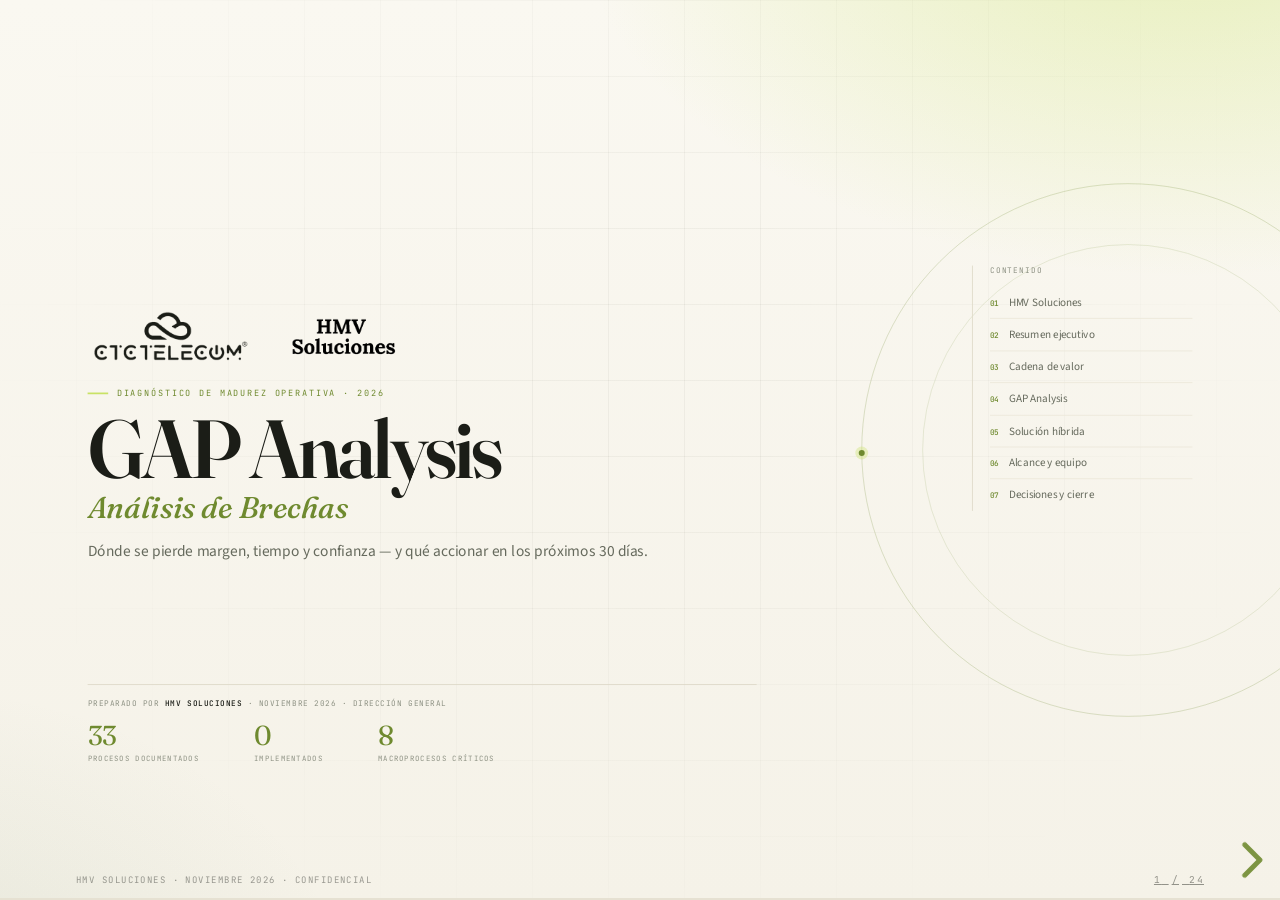
==== commit 3bc0cc84: "Correccion 38 a 33 procesos (variante B, expediente CTC verificado)" ====
--- a/index.html
+++ b/index.html
@@ -57,7 +57,7 @@
   <div class="cover-bottom anim d4">
     <div class="cm">Preparado por <b>HMV Soluciones</b> · Noviembre 2026 · Dirección General</div>
     <div class="microstats">
-      <div class="m"><div class="n">38</div><div class="l">procesos documentados</div></div>
+      <div class="m"><div class="n">33</div><div class="l">procesos documentados</div></div>
       <div class="m"><div class="n">0</div><div class="l">implementados</div></div>
       <div class="m"><div class="n">8</div><div class="l">macroprocesos críticos</div></div>
     </div>
@@ -89,7 +89,7 @@
 <section id="resumen">
   <div class="eyebrow anim">01 · Resumen ejecutivo <span class="dim">/ la tesis</span></div>
   <h2 class="s-title anim d1">La operación creció.<br><em>El modelo operativo, no.</em></h2>
-  <p class="s-sub anim d2">CTC compite a escala nacional y regional. Pero la operación se sostiene con Excel, Drive, correo, memoria y en las personas: <strong>38 procesos documentados y 0 implementados</strong>.</p>
+  <p class="s-sub anim d2">CTC compite a escala nacional y regional. Pero la operación se sostiene con Excel, Drive, correo, memoria y en las personas: <strong>33 procesos documentados y 0 implementados</strong>.</p>
 
   <div class="split-60" style="margin-top:4px">
     <div class="stack-v">
@@ -112,7 +112,7 @@
     </div>
 
     <div class="grid-2" style="gap:22px 18px; align-content:start">
-      <div class="kpi anim d2"><div class="n">38</div><div class="l">procesos documentados</div><div class="s">Diseño To-Be, versión 0.1</div></div>
+      <div class="kpi anim d2"><div class="n">33</div><div class="l">procesos documentados</div><div class="s">Diseño To-Be, versión 0.1</div></div>
       <div class="kpi anim d3"><div class="n red">0</div><div class="l">implementados</div><div class="s">Ningún proceso firmado</div></div>
       <div class="kpi anim d3"><div class="n">30<small>h</small></div><div class="l">extras por persona</div><div class="s">Síntoma de sobrecarga</div></div>
       <div class="kpi anim d4"><div class="n">3</div><div class="l">almacenes</div><div class="s">MTY · GDL · CDMX</div></div>
@@ -170,7 +170,7 @@
 <section id="mapa">
   <div class="eyebrow anim">03 · Cadena de valor <span class="dim">/ eTOM</span></div>
   <h2 class="s-title anim d1">La cadena de valor de CTC, <em>proceso por proceso.</em></h2>
-  <p class="s-sub anim d2">Alineada a <strong>eTOM</strong>, el modelo estándar de procesos para telecom. Los 38 procesos documentados ya embonan en estas seis etapas.</p>
+  <p class="s-sub anim d2">Alineada a <strong>eTOM</strong>, el modelo estándar de procesos para telecom. Los 33 procesos documentados ya embonan en estas seis etapas.</p>
 
   <div class="vc-band anim d2">
     <div class="lbl">Dirección</div>
@@ -235,7 +235,7 @@
     </div>
   </div>
 
-  <div class="note anim d5" style="margin-top:10px"><strong>38 procesos documentados · 6 etapas · 0 aprobados.</strong></div>
+  <div class="note anim d5" style="margin-top:10px"><strong>33 procesos documentados · 6 etapas · 0 aprobados.</strong></div>
 
   <aside class="notes">
     No perderse en la taxonomía. El mensaje: CTC ya sabe cuál es su cadena de valor y sus procesos embonan en eTOM; lo que no tiene es un modelo estructurado de ejecucion y gobernanza.
@@ -492,11 +492,11 @@
 <section id="madurez">
   <div class="eyebrow anim">06 · Madurez <span class="dim">/ diseño vs. ejecución</span></div>
   <h2 class="s-title anim d1">El diseño está. <em>La decisión, no.</em></h2>
-  <p class="s-sub anim d2">38 procesos documentados, 0 implementados. Hay iniciativas en marcha, pero no un modelo de ejecución y gobernanza.</p>
+  <p class="s-sub anim d2">33 procesos documentados, 0 implementados. Hay iniciativas en marcha, pero no un modelo de ejecución y gobernanza.</p>
 
   <div class="split-55" style="margin-top:8px">
     <div class="anim d2">
-      <div class="num-big">38</div>
+      <div class="num-big">33</div>
       <div class="mono" style="margin-top:4px">procesos documentados</div>
       <div class="pill red" style="margin-top:10px">0 implementados</div>
 
@@ -1053,7 +1053,7 @@
   <p class="body anim d3" style="max-width:74ch; font-size:17.5px">La modernización tecnológica debe acompañarse de una transformación operativa para generar resultados sostenibles.</p>
 
   <div class="microstats anim d4" style="margin-top:24px">
-    <div class="m"><div class="n">38</div><div class="l">procesos documentados</div></div>
+    <div class="m"><div class="n">33</div><div class="l">procesos documentados</div></div>
     <div class="m"><div class="n">0</div><div class="l">aprobados</div></div>
     <div class="m"><div class="n">30 h</div><div class="l">extras por persona</div></div>
   </div>
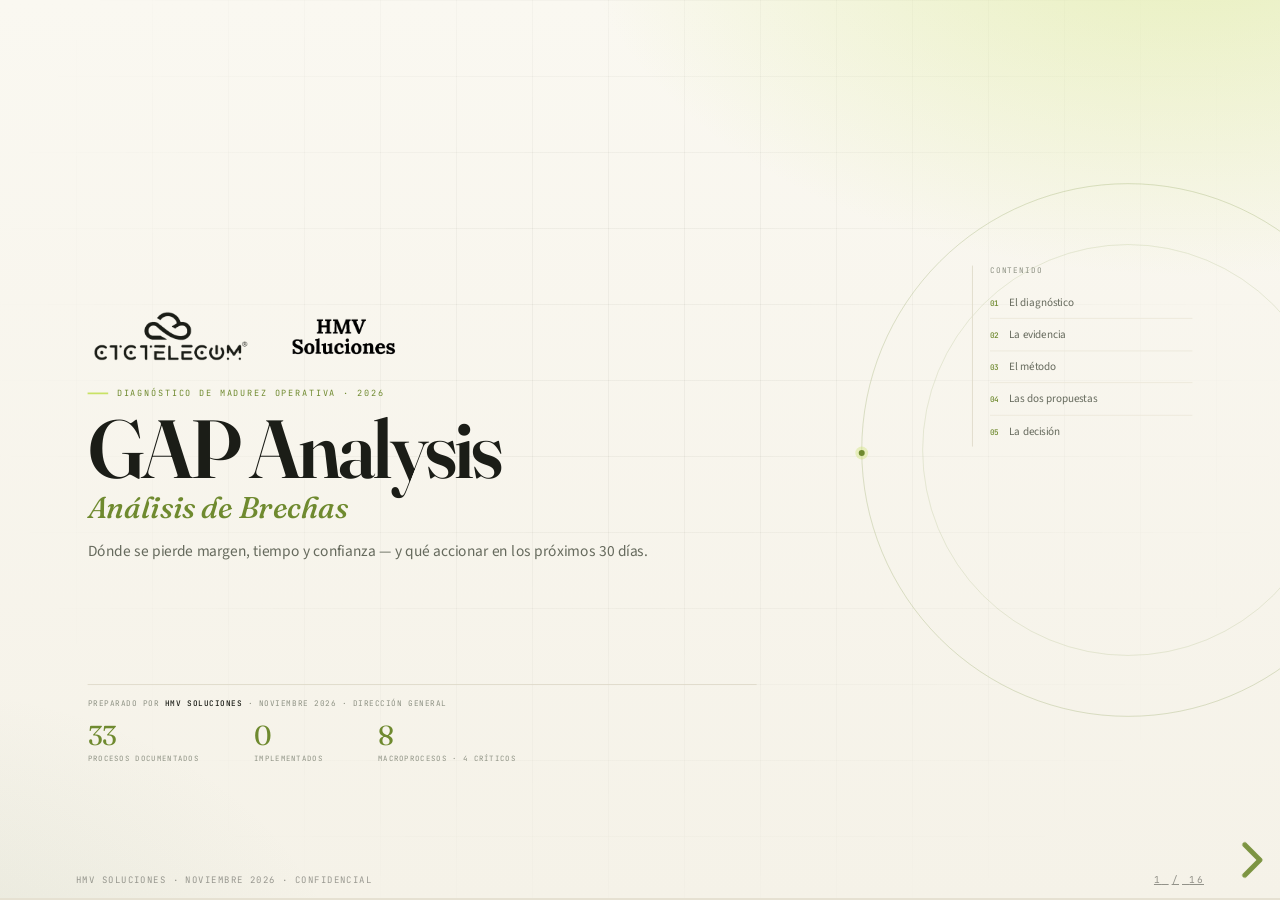
==== commit 219c9849: "chore: se crea version final de presentacion" ====
--- a/index.html
+++ b/index.html
@@ -27,18 +27,18 @@
 <div class="slides">
 
 <!-- ============ 01 · PORTADA ============ -->
+
+<!-- ============ 01 · PORTADA ============ -->
 <section id="cover" class="cover">
   <div class="cover-orbit"></div>
 
   <div class="cover-index anim d3">
     <div class="ci-title">Contenido</div>
-    <div class="ci-item"><b>01</b><span>HMV Soluciones</span></div>
-    <div class="ci-item"><b>02</b><span>Resumen ejecutivo</span></div>
-    <div class="ci-item"><b>03</b><span>Cadena de valor</span></div>
-    <div class="ci-item"><b>04</b><span>GAP Analysis</span></div>
-    <div class="ci-item"><b>05</b><span>Solución híbrida</span></div>
-    <div class="ci-item"><b>06</b><span>Alcance y equipo</span></div>
-    <div class="ci-item"><b>07</b><span>Decisiones y cierre</span></div>
+    <div class="ci-item"><b>01</b><span>El diagnóstico</span></div>
+    <div class="ci-item"><b>02</b><span>La evidencia</span></div>
+    <div class="ci-item"><b>03</b><span>El método</span></div>
+    <div class="ci-item"><b>04</b><span>Las dos propuestas</span></div>
+    <div class="ci-item"><b>05</b><span>La decisión</span></div>
   </div>
 
   <div class="brand anim">
@@ -59,7 +59,7 @@
     <div class="microstats">
       <div class="m"><div class="n">33</div><div class="l">procesos documentados</div></div>
       <div class="m"><div class="n">0</div><div class="l">implementados</div></div>
-      <div class="m"><div class="n">8</div><div class="l">macroprocesos críticos</div></div>
+      <div class="m"><div class="n">8</div><div class="l">macroprocesos · 4 críticos</div></div>
     </div>
   </div>
 
@@ -69,27 +69,11 @@
   </aside>
 </section>
 
-<!-- ============ 03 · LO QUE APORTA HMV ============ -->
-<section id="hmv-aporta">
-  <div class="eyebrow anim">Capacidades HMV Soluciones</div>
-
-  <figure class="hmv-map anim d2">
-    <img src="assets/hmv-capacidades.png" alt="Capacidades de HMV Soluciones: tecnología e innovación, arquitectura e ingeniería, metodologías ágiles, gestión y aseguramiento, gobernanza, negocio y procesos.">
-  </figure>
-
-  <div class="note anim d3" style="text-align:center">Capacidades de transformación digital, ingeniería y gobernanza.</div>
-
-  <aside class="notes">
-    Esta es la respuesta a “¿qué hace HMV?”: no solo diagnostica; también rediseña, especifica, selecciona e implanta.
-    Destacar 05, 06 y 08: IA, integraciones y acompañamiento son lo que evita que el proyecto se quede en un PowerPoint.
-  </aside>
-</section>
-
-<!-- ============ 04 · RESUMEN EJECUTIVO ============ -->
+<!-- ============ 02 · RESUMEN EJECUTIVO ============ -->
 <section id="resumen">
   <div class="eyebrow anim">01 · Resumen ejecutivo <span class="dim">/ la tesis</span></div>
   <h2 class="s-title anim d1">La operación creció.<br><em>El modelo operativo, no.</em></h2>
-  <p class="s-sub anim d2">CTC compite a escala nacional y regional. Pero la operación se sostiene con Excel, Drive, correo, memoria y en las personas: <strong>33 procesos documentados y 0 implementados</strong>.</p>
+  <p class="s-sub anim d2">CTC compite a escala nacional e internacional. Pero la operación se sostiene con Excel, Drive, correo, memoria y en las personas: <strong>33 procesos documentados y 0 implementados</strong>.</p>
 
   <div class="split-60" style="margin-top:4px">
     <div class="stack-v">
@@ -127,18 +111,18 @@
   </div>
 
   <aside class="notes">
-    Tres ideas: el crecimiento rompió el modelo de coordinación; el costo ya se paga en horas extras y reprocesos; lo que falta no es software, es sistema operativo.
+    Tres ideas: el crecimiento rompió el modelo de coordinación; el costo ya se paga en horas extras y reprocesos; lo que falta no es software, es modelo operativo.
     No entrar todavía en herramientas.
   </aside>
 </section>
 
-<!-- ============ 05 · DIAGNÓSTICO ============ -->
+<!-- ============ 03 · DIAGNÓSTICO ============ -->
 <section id="tesis">
   <div class="eyebrow anim">02 · El diagnóstico <span class="dim">/ una frase</span></div>
 
   <div class="split-55" style="margin-top:6px">
     <div class="anim d1">
-      <p class="quote">“No es falta de demanda.<br><em>Es falta de estructura.</em>”</p>
+      <p class="quote">“No es falta de demanda.<br><em>Es falta de un modelo operativo sostenible.</em>”</p>
       <div class="quote-src">Hallazgo HMV · 8 macroprocesos identificados, reunión de levantamiento y notas de campo</div>
     </div>
 
@@ -159,18 +143,24 @@
   </div>
 
   <div class="spacer"></div>
-  <div class="note anim d5">El resultado: más retrabajo, más riesgo, menos margen. <strong>No es falta de talento ni de mercado.</strong></div>
+  <div class="note anim d5">El resultado: más retrabajo, más riesgo, menos margen. <strong>No es falta de presupuesto, talento ni tecnología.</strong></div>
+
+  <div class="ice-ratio anim d5">
+    <div class="ice-bar"><span style="width:10%"></span><span style="width:90%"></span></div>
+    <div class="ice-labels"><span>10 % visible · síntomas</span><span>90 % estructural · causas</span></div>
+  </div>
 
   <aside class="notes">
     Si el CEO se lleva una frase, que sea esta. Volumen, complejidad y dispersión explican por qué la operación se siente pesada aunque el negocio vaya bien.
-  </aside>
-</section>
-
-<!-- ============ 06 · CADENA DE VALOR CTC / eTOM ============ -->
+    La banda 10/90 viene de la causa raíz: solo el 10 % del problema se ve; el 90 % es estructural.
+  </aside>
+</section>
+
+<!-- ============ 04 · CADENA DE VALOR ============ -->
 <section id="mapa">
   <div class="eyebrow anim">03 · Cadena de valor <span class="dim">/ eTOM</span></div>
   <h2 class="s-title anim d1">La cadena de valor de CTC, <em>proceso por proceso.</em></h2>
-  <p class="s-sub anim d2">Alineada a <strong>eTOM</strong>, el modelo estándar de procesos para telecom. Los 33 procesos documentados ya embonan en estas seis etapas.</p>
+  <p class="s-sub anim d2">Alineada a <strong>eTOM</strong>, el modelo estándar de procesos para telecom. Los 33 procesos documentados ya embonan en estas seis etapas. Seis etapas de la cadena de valor; en el mapa eTOM, cada proceso vive en uno de ocho dominios.</p>
 
   <div class="vc-band anim d2">
     <div class="lbl">Dirección</div>
@@ -204,7 +194,7 @@
     <div class="vc-stage">
       <div class="vc-etom">Aseguramiento</div>
       <h3>Operación</h3>
-      <div class="vc-proc">OPS-001 a 005 · ING-004</div>
+      <div class="vc-proc">OPS-001 a 005</div>
       <div class="vc-desc">Ejecución, seguimiento y cambios.</div>
     </div>
     <div class="vc-stage">
@@ -216,7 +206,7 @@
     <div class="vc-stage">
       <div class="vc-etom">Facturación</div>
       <h3>Facturación y cobranza</h3>
-      <div class="vc-proc">FAC-001 a 004</div>
+      <div class="vc-proc">FAC-001 · 002 · FIN-001 · 002</div>
       <div class="vc-desc">Alta, factura, cobro y conciliación.</div>
     </div>
   </div>
@@ -240,93 +230,15 @@
   <aside class="notes">
     No perderse en la taxonomía. El mensaje: CTC ya sabe cuál es su cadena de valor y sus procesos embonan en eTOM; lo que no tiene es un modelo estructurado de ejecucion y gobernanza.
     El pase a pruebas (QA) se pausa a propósito: primero se aprueban procesos y datos.
-  </aside>
-</section>
-
-<!-- ============ 03b · PROCESOS EN eTOM ============ -->
-<section id="etom">
-  <div class="eyebrow anim">03b · Procesos en eTOM <span class="dim">/ dónde embona cada uno</span></div>
-  <h2 class="s-title anim d1">33 procesos. <em>Un solo mapa.</em></h2>
-  <p class="s-sub anim d2">Cada proceso documentado tiene un dominio principal en eTOM (Enhanced Telecom Operations Map). Los 5 mapas de referencia (MOP-001 a 005) complementan el modelo: 33 procesos.</p>
-
-  <div class="etom-grid anim d3">
-    <div class="etom-col">
-      <div class="etom-block">
-        <h4>Mercado y venta <span>· Market/Sell</span></h4>
-        <div class="etom-item"><b>COM-001</b><span>Gestión de oportunidades</span></div>
-        <div class="etom-item"><b>COM-002</b><span>Cuentas corporativas y renovaciones</span></div>
-        <div class="etom-item"><b>COM-005</b><span>Propuestas y negociación</span></div>
-      </div>
-      <div class="etom-block">
-        <h4>Producto y oferta <span>· Product/Offer</span></h4>
-        <div class="etom-item"><b>PRD-001</b><span>Catálogo y ciclo de vida</span></div>
-        <div class="etom-item"><b>PRD-002</b><span>Costeo, precios y margen</span></div>
-      </div>
-      <div class="etom-block">
-        <h4>Cumplimiento <span>· Fulfillment</span></h4>
-        <div class="etom-item"><b>COM-003</b><span>Contratación y pedidos</span></div>
-        <div class="etom-item"><b>ENT-001</b><span>Pedido a activación</span></div>
-        <div class="etom-item"><b>ENT-002</b><span>Proyectos y aceptación</span></div>
-        <div class="etom-item"><b>ING-001</b><span>Factibilidad y diseño</span></div>
-        <div class="etom-item"><b>ING-003</b><span>Inventario lógico de red</span></div>
-      </div>
-      <div class="etom-block">
-        <h4>Aseguramiento <span>· Assurance</span></h4>
-        <div class="etom-item"><b>OPS-001</b><span>Incidentes y escalaciones</span></div>
-        <div class="etom-item"><b>OPS-002</b><span>Cambios y configuración</span></div>
-        <div class="etom-item"><b>OPS-003</b><span>Problemas y causa raíz</span></div>
-        <div class="etom-item"><b>OPS-004</b><span>Acuerdos de servicio y continuidad</span></div>
-        <div class="etom-item"><b>OPS-005</b><span>Monitoreo y alarmas</span></div>
-        <div class="etom-item"><b>ING-002</b><span>Capacidad y expansión</span></div>
-      </div>
-    </div>
-
-    <div class="etom-col">
-      <div class="etom-block">
-        <h4>Facturación <span>· Billing</span></h4>
-        <div class="etom-item"><b>FAC-001</b><span>Facturación recurrente</span></div>
-        <div class="etom-item"><b>FAC-002</b><span>Cobranza y cartera</span></div>
-        <div class="etom-item"><b>FIN-001</b><span>Tesorería y pagos</span></div>
-        <div class="etom-item"><b>FIN-002</b><span>Contabilidad y cierre</span></div>
-      </div>
-      <div class="etom-block">
-        <h4>Cliente <span>· Customer</span></h4>
-        <div class="etom-item"><b>COM-004</b><span>Atención y experiencia</span></div>
-      </div>
-      <div class="etom-block">
-        <h4>Empresa <span>· Enterprise</span></h4>
-        <div class="etom-item"><b>GOV-001</b><span>Gobierno y facultades</span></div>
-        <div class="etom-item"><b>GOV-002</b><span>Calidad y auditoría</span></div>
-        <div class="etom-item"><b>GOV-003</b><span>Riesgos y continuidad</span></div>
-        <div class="etom-item"><b>GOV-004</b><span>Planeación y presupuesto</span></div>
-        <div class="etom-item"><b>SIS-001</b><span>Gobierno de sistemas</span></div>
-        <div class="etom-item"><b>SIS-002</b><span>Seguridad y accesos</span></div>
-        <div class="etom-item"><b>SIS-003</b><span>Aplicaciones e integraciones</span></div>
-        <div class="etom-item"><b>RH-001</b><span>Capital humano</span></div>
-        <div class="etom-item"><b>JUR-001</b><span>Contratos y regulación</span></div>
-        <div class="etom-item"><b>JUR-002</b><span>Protección de datos</span></div>
-      </div>
-      <div class="etom-block">
-        <h4>Proveedores <span>· Supplier/Partner</span></h4>
-        <div class="etom-item"><b>REC-001</b><span>Compras y aprovisionamiento</span></div>
-        <div class="etom-item"><b>REC-002</b><span>Almacenes y activos</span></div>
-      </div>
-    </div>
-  </div>
-
-  <div class="note anim d4" style="margin-top:10px">El dominio es el principal; algunos procesos apoyan más de uno.</div>
-
-  <aside class="notes">
-    Este listado responde “¿dónde embona cada proceso?”. Los 33 procesos documentados se agrupan en ocho dominios principales de eTOM; los 5 mapas de referencia complementan el modelo.
-    No es una taxonomía perfecta: algunos procesos apoyan más de un dominio. Lo importante es que ya hay un lugar para cada uno.
-  </aside>
-</section>
-
-<!-- ============ 07 · GAP ANALYSIS ============ -->
+    Los códigos corresponden a la lista de 33 procesos; la rejilla completa está en el anexo A.
+  </aside>
+</section>
+
+<!-- ============ 05 · GAP ANALYSIS ============ -->
 <section id="gap">
   <div class="eyebrow anim">04 · GAP Analysis <span class="dim">/ madurez · riesgo · prioridad</span></div>
   <h2 class="s-title anim d1">Ocho macroprocesos. <em>Cuatro prioridades críticas.</em></h2>
-  <p class="s-sub anim d2">La madurez se mide con evidencia, no con documentos. Cuatro procesos concentran el riesgo operativo y la decisión de inversión.</p>
+  <p class="s-sub anim d2">La madurez de CTC Telecom, es un proceso continuo.</p>
   <p class="s-sub anim d2"><strong>Nota:</strong> este análisis se basa en un primer levantamiento de necesidades, no en una evaluación completa ni definitiva; se ajustará en la medida que se recabe más información.</p>
   
 
@@ -381,14 +293,14 @@
         <td><span class="dots amber"><i class="on"></i><i class="on"></i><i></i><i></i><i></i></span> <span class="tiny">2/5</span></td>
         <td><span class="badge high">Alto</span></td>
         <td><span class="badge high">Alta</span></td>
-        <td class="ev">Facturas manuales; Aspel NOI; cobranza manual.</td>
+        <td class="ev">Facturas manuales; Aspel NOI; cobranza manual, conciliación manual.</td>
       </tr>
       <tr class="critical">
         <td class="name">Gobierno TI</td>
         <td><span class="dots red"><i class="on"></i><i></i><i></i><i></i><i></i></span> <span class="tiny">1/5</span></td>
         <td><span class="badge critical">Muy alto</span></td>
         <td><span class="badge critical">Crítica</span></td>
-        <td class="ev">Procesos objetivo documentados, sin implementar; función vacante.</td>
+        <td class="ev">Procesos objetivo documentados, implantacion pendiente; función vacante.</td>
       </tr>
       <tr class="critical">
         <td class="name">Seguridad</td>
@@ -418,93 +330,17 @@
   </aside>
 </section>
 
-<!-- ============ 08 · DOLORES ============ -->
-<section id="dolores">
-  <div class="eyebrow anim">05 · Evidencia <span class="dim">/ dónde se pierde el margen</span></div>
-  <h2 class="s-title anim d1">Seis dolores. <em>Un mismo origen.</em></h2>
-  <p class="s-sub anim d2">Los síntomas no son independientes: todos nacen de la misma ausencia de datos, procesos y gobierno.</p>
-
-  <div class="split-55" style="margin-top:4px">
-    <div class="impact anim d2">
-      <div class="impact-row">
-        <div class="lbl">Gobierno de TI vacante<small>Nadie responde por arquitectura y datos</small></div>
-        <div class="impact-track"><div class="impact-fill critical" style="width:100%"></div></div>
-        <div class="val">10</div>
-      </div>
-      <div class="impact-row">
-        <div class="lbl">Sin inventario de red<small>Fibra, postes, hilos, IPs y configuración</small></div>
-        <div class="impact-track"><div class="impact-fill critical" style="width:100%"></div></div>
-        <div class="val">10</div>
-      </div>
-      <div class="impact-row">
-        <div class="lbl">Hilo financiero roto<small>Costo real vs. presupuesto</small></div>
-        <div class="impact-track"><div class="impact-fill high" style="width:90%"></div></div>
-        <div class="val">9</div>
-      </div>
-      <div class="impact-row">
-        <div class="lbl">Facturación manual<small>Facturas, cobranza y notas de crédito</small></div>
-        <div class="impact-track"><div class="impact-fill high" style="width:90%"></div></div>
-        <div class="val">9</div>
-      </div>
-      <div class="impact-row">
-        <div class="lbl">Tres almacenes sin control<small>Salidas, transferencias y costo por proyecto</small></div>
-        <div class="impact-track"><div class="impact-fill" style="width:80%"></div></div>
-        <div class="val">8</div>
-      </div>
-      <div class="impact-row">
-        <div class="lbl">30 h extras por persona<small>Capacidad, desgaste y planeación</small></div>
-        <div class="impact-track"><div class="impact-fill" style="width:80%"></div></div>
-        <div class="val">8</div>
-      </div>
-    </div>
-
-    <div class="stack-v">
-      <div class="card anim d3">
-        <h4>Lectura</h4>
-        <p>El <strong>80 % de estos dolores no se resuelve comprando un ERP</strong>. Se resuelve con datos, procesos y gobierno. El ERP solo hace visible la mejora.</p>
-      </div>
-      <div class="card anim d4">
-        <h4>Costo de no actuar</h4>
-        <p>Horas extras, fuga de ingreso, retrabajo y consideraciones especiales en servicios para evitar penalizaciones o cancelaciones. <strong>No está en el presupuesto, pero se paga todos los meses.</strong></p>
-      </div>
-    </div>
-  </div>
-
-  <div class="pattern anim d4">
-    <div class="pstep"><span>01</span><b>Datos</b><em>sin responsable</em></div>
-    <span class="parrow">→</span>
-    <div class="pstep"><span>02</span><b>Procesos</b><em>sin implementar</em></div>
-    <span class="parrow">→</span>
-    <div class="pstep"><span>03</span><b>Gobierno</b><em>informal</em></div>
-    <span class="parrow">→</span>
-    <div class="pstep"><span>04</span><b>Resultado</b><em>costo y riesgo</em></div>
-  </div>
-
-  <div class="note anim d5" style="margin-top:14px">Impacto estimado 1–10. Valoración HMV sobre entrevistas, expediente y notas de campo; no sustituye una auditoría.</div>
-
-  <aside class="notes">
-    Los dos 10 son estructurales: sin dueño de TI y sin inventario de red no hay forma de sostener el crecimiento.
-    El resto son consecuencia. Evitar la tentación de saltar a “compremos un sistema”.
-  </aside>
-</section>
-
-<!-- ============ 09 · MADUREZ ============ -->
+<!-- ============ 06 · MADUREZ ============ -->
 <section id="madurez">
-  <div class="eyebrow anim">06 · Madurez <span class="dim">/ diseño vs. ejecución</span></div>
-  <h2 class="s-title anim d1">El diseño está. <em>La decisión, no.</em></h2>
-  <p class="s-sub anim d2">33 procesos documentados, 0 implementados. Hay iniciativas en marcha, pero no un modelo de ejecución y gobernanza.</p>
+  <div class="eyebrow anim">05 · Madurez <span class="dim">/ diseño vs. ejecución</span></div>
+  <h2 class="s-title anim d1">El diseño existe. <em>La implementación estructurada, se debe iniciar a corto plazo.</em></h2>
+  <p class="s-sub anim d2">33 procesos documentados, por implementar e innovar. Hay iniciativas en marcha, pero no un modelo de ejecución y gobernanza.</p>
 
   <div class="split-55" style="margin-top:8px">
     <div class="anim d2">
       <div class="num-big">33</div>
       <div class="mono" style="margin-top:4px">procesos documentados</div>
-      <div class="pill red" style="margin-top:10px">0 implementados</div>
-
-      <div style="margin-top:30px">
-        <div class="mono tiny">Diseño de procesos</div>
-        <div class="read-bar"><span style="width:35%; background:var(--lime)"></span><span style="width:20%; background:#EDE9DA"></span></div>
-        <div class="read-labels"><span>35 %</span><span>75 %</span></div>
-      </div>
+      <div class="pill red" style="margin-top:10px">Sin tiempo para implementar</div>
 
       <div style="margin-top:18px">
         <div class="mono tiny">Aprobación formal</div>
@@ -533,133 +369,27 @@
   <div class="strengths anim d4">
     <div class="st"><b class="txt">Ingresos altos</b><span>operación rentable</span></div>
     <div class="st"><b class="txt">Inversión</b><span>en mejora continua</span></div>
-    <div class="st"><b>2</b><span>iniciativas activas</span></div>
+    <div class="st"><b></b><span>iniciativas activas</span></div>
     <div class="st"><b class="txt">Red propia</b><span>cobertura y clientes</span></div>
   </div>
 
-  <div class="note anim d5" style="margin-top:10px">Iniciativas activas: inventario de almacén en implementación y tablero de control. <strong>Hay avance, pero no sistema.</strong></div>
+  <div class="note anim d5" style="margin-top:10px">Iniciativas activas: inventario de almacén en implementación y tablero de control. <strong>Hay avance, pero no sistema.</strong> Sin procesos aprobados, el conocimiento vive en las personas: se va una persona, se va el proceso. Y el costo — horas extras, fuga de ingreso, retrabajo — no está en el presupuesto, pero se paga todos los meses.</div>
 
   <aside class="notes">
     Este es el argumento más fuerte contra comprar ya: hay diseño y hay iniciativas, pero no aprobación ni implementación formal.
     Sin modelo de datos e interfaces, cualquier herramienta se configura sobre supuestos.
-  </aside>
-</section>
-
-<!-- ============ 10 · BRECHAS TRANSVERSALES ============ -->
-<section id="brechas">
-  <div class="eyebrow anim">07 · Brechas transversales <span class="dim">/ personas · procesos · tecnología · datos</span></div>
-  <h2 class="s-title anim d1">Cuatro cortes. <em>La misma herida.</em></h2>
-
-  <div class="grid-4" style="margin-top:8px">
-    <div class="card anim d1">
-      <h4>Personas</h4>
-      <ul class="mini">
-        <li>Roles y responsabilidades difusos.</li>
-        <li>Dependencia de conocimiento individual.</li>
-        <li>Resistencia a más controles.</li>
-        <li>Horas extras que se salen del presupuesto.</li>
-      </ul>
-      <div class="note" style="margin-top:8px">Riesgo: se va una persona, se va el proceso.</div>
-    </div>
-    <div class="card anim d2">
-      <h4>Procesos</h4>
-      <ul class="mini">
-        <li>Actividades manuales.</li>
-        <li>Falta de estandarización.</li>
-        <li>Retrabajo y reprocesos.</li>
-      </ul>
-      <div class="note" style="margin-top:8px">Riesgo: cada quien lo hace a su manera.</div>
-    </div>
-    <div class="card anim d3">
-      <h4>Tecnología</h4>
-      <ul class="mini">
-        <li>Información dispersa.</li>
-        <li>Integraciones limitadas.</li>
-        <li>Herramientas que terminan sin usarse.</li>
-      </ul>
-      <div class="note" style="margin-top:8px">Riesgo: se paga licencia, no resultado.</div>
-    </div>
-    <div class="card anim d4">
-      <h4>Datos</h4>
-      <ul class="mini">
-        <li>Información dispersa.</li>
-        <li>Indicadores difíciles de obtener; dependen de una revisión manual de un día.</li>
-        <li>Baja trazabilidad.</li>
-      </ul>
-      <div class="note" style="margin-top:8px">Riesgo: decisiones sobre supuestos.</div>
-    </div>
-  </div>
-
-  <div class="spacer"></div>
-  <div class="divider"></div>
-  <div style="display:flex; justify-content:space-between; gap:20px; align-items:center">
-    <div class="mono lime">Consecuencia</div>
-    <div class="tiny">Decisiones lentas · costo alto · riesgo alto · cliente insatisfecho.</div>
-  </div>
-
-  <aside class="notes">
-    No son cuatro problemas separados: son cuatro caras del mismo. Si se ataca solo tecnología, las otras tres vuelven a romper el sistema.
-    La resistencia a controles y las horas extras fuera de presupuesto son señales de gestión, no solo de carga operativa.
-  </aside>
-</section>
-
-<!-- ============ 11 · CAUSA RAÍZ ============ -->
-<section id="causa">
-  <div class="eyebrow anim">08 · Causa raíz <span class="dim">/ lo que no se ve</span></div>
-  <h2 class="s-title anim d1">El 90 % del problema <em>no se ve en el tablero.</em></h2>
-  <p class="s-sub anim d2">Los síntomas se ven en la operación; las causas viven en la base: gobierno, procesos, datos y tecnología.</p>
-
-  <div class="split-55" style="margin-top:6px">
-    <div class="anim d2">
-      <div class="cause-stack">
-        <div class="cause top">Resultados · retrabajo · quejas · costo</div>
-        <div class="cause c1">Tecnología aislada</div>
-        <div class="cause c2">Datos dispersos</div>
-        <div class="cause c3">Procesos sin implementar</div>
-        <div class="cause base">Gobierno informal · roles difusos · capacidad</div>
-      </div>
-      <div class="note" style="margin-top:12px; text-align:center">La base sostiene todo. Si la base no cambia, el software solo digitaliza el problema.</div>
-    </div>
-
-    <div class="stack-v">
-      <div class="card anim d3">
-        <h4>No es Excel</h4>
-        <p>Excel es el síntoma. La causa es que no hay un responsable del dato ni una fuente única.</p>
-      </div>
-      <div class="card anim d4">
-        <h4>No es falta de talento</h4>
-        <p>El equipo resuelve con lo que tiene. El problema es que la operacion depende de soluciones manuales.</p>
-      </div>
-      <div class="card anim d5">
-        <h4>No es falta de tecnología</h4>
-        <p>Hay CRM, Aspel NOI y Power BI. Lo que no hay es integración ni gobierno.</p>
-      </div>
-      <div class="card anim d5">
-        <h4>No es falta de presupuesto</h4>
-        <p>La empresa está financieramente bien. Lo que falta es estructura para decidir y sostener.</p>
-      </div>
-    </div>
-  </div>
-
-  <div class="ice-ratio anim d5">
-    <div class="ice-bar"><span style="width:10%"></span><span style="width:90%"></span></div>
-    <div class="ice-labels"><span>10 % visible · síntomas</span><span>90 % estructural · causas</span></div>
-  </div>
-
-  <aside class="notes">
-    Esta diapositiva evita que la conversación se vaya a “compramos un sistema”. El sistema no es el problema; la ausencia de sistema es.
-  </aside>
-</section>
-
-<!-- ============ 12 · DECISIÓN TECNOLÓGICA ============ -->
+    Sin proceso aprobado, el conocimiento vive en las personas: si se va una persona, se va el proceso.
+  </aside>
+</section>
+
+<!-- ============ 07 · DECISIÓN TECNOLÓGICA ============ -->
 <section id="arquitectura">
-  <div class="eyebrow anim">09 · Decisión tecnológica <span class="dim">/ proceso primero</span></div>
+  <div class="eyebrow anim">06 · Decisión tecnológica <span class="dim">/ proceso primero</span></div>
   <h2 class="s-title anim d1">La herramienta <em>no arregla el proceso.</em></h2>
   <p class="s-sub anim d2">Una herramienta comprada antes de rediseñar el proceso termina igual que las que ya no se usan: costó, no se adoptó y no cambió el resultado.</p>
 
   <div class="split-55" style="margin-top:8px">
-    <div class="arch anim d2">
-      <div class="stack-v">
+    <div class="stack-v anim d2">
       <div class="card anim d3">
         <h4>La regla</h4>
         <p><strong>Proceso primero, dato después, herramienta al final.</strong> La tecnología correcta no compensa un proceso que nadie decidió.</p>
@@ -668,27 +398,130 @@
         <h4>Implementación apresurada</h4>
         <p>Mismo destino que las herramientas que ya no se usan. <strong>Sin proceso, la herramienta solo digitaliza el desorden.</strong></p>
       </div>
-      </div>
-    </div>
-  </div>
-
-  <div class="decision-rule anim d5">
-    
+    </div>
+    <div class="arch anim d5">
+      <div class="layer erp">
+        <div class="k">ERP</div>
+        <div class="v">El sistema administrativo de la empresa.<small>Facturación, compras, contabilidad y almacén en un solo lugar. Registra lo que se decidió; no decide cómo se trabaja.</small></div>
+      </div>
+      <div class="layer oss">
+        <div class="k">OSS</div>
+        <div class="v">Los sistemas que gobiernan la red.<small>Inventario de fibra y equipos, configuración y monitoreo. Sin inventario de red, el OSS no tiene qué gobernar.</small></div>
+      </div>
+    </div>
   </div>
 
   <div class="note anim d5" style="margin-top:12px"><strong>Regla de oro:</strong> si la herramienta no cambia una decisión, un costo o un tiempo, no es transformación: es un gasto.</div>
 
+  <div class="note anim d5" style="margin-top:10px">La mayoría de estos dolores no se resuelve comprando un ERP: se resuelve con datos, procesos y gobierno. El ERP solo hace visible la mejora.</div>
+
   <aside class="notes">
     Aquí se responde “¿qué compramos?” sin nombrar una marca: primero se define el proceso y el dato; después la capa tecnológica.
-    Explicar ERP y OSS en palabras llanas: ERP es el sistema administrativo; OSS son los sistemas que gobiernan la red.
-  </aside>
-</section>
-
-<!-- ============ 13 · SECUENCIA ============ -->
-<section id="fases">
-  <div class="eyebrow anim">10 · Secuencia <span class="dim">/ 8 semanas, con compuertas</span></div>
-  <h2 class="s-title anim d1">Ocho semanas. <em>Cinco fases, cinco salidas.</em></h2>
-  <p class="s-sub anim d2">Cada fase cierra con una salida verificable; si no se cumple, no se avanza.</p>
+    ERP y OSS van en palabras llanas en la diapositiva: el ERP es el sistema administrativo; el OSS, los sistemas que gobiernan la red.
+  </aside>
+</section>
+
+<!-- ============ 08 · LOS 6 MARCOS ============ -->
+<section id="marcos">
+  <div class="eyebrow anim">07 · Los 6 marcos <span class="dim">/ qué hace cada uno</span></div>
+  <h2 class="s-title anim d1">Seis marcos. <em>Un solo método.</em></h2>
+  <p class="s-sub anim d2">Cada marco dice qué hace y qué produce. El detalle se comparte en un tablero.</p>
+
+  <div class="grid-3" style="margin-top:8px">
+    <div class="card anim d1">
+      <h4>eTOM</h4>
+      <p> (Enhanced Telecom Operations Map, o Mapa Mejorado de Operaciones de Telecomunicaciones): qué procesos existen y dónde vive cada uno.</p>
+      <div class="note" style="margin-top:8px">Ningún proceso sin dueño ni lugar. <b>Produce:</b> procesos alineados.</div>
+    </div>
+    <div class="card anim d2">
+      <h4>TOGAF 10</h4>
+      <p>The Open Group Architecture Framework (Marco de Arquitectura de Open Group), un esquema de trabajo estandarizado para desarrollar, gestionar y mantener la arquitectura empresarial.</p>
+      <div class="note" style="margin-top:8px">Cada peso en tecnología tiene un plano antes de gastarse. <b>Produce:</b> arquitectura objetivo + plan de migración.</div>
+    </div>
+    <div class="card anim d3">
+      <h4>Scrum@Scale</h4>
+      <p>La cadencia de coordinación: reunión diaria de 15 min (SoS) y comité quincenal (EAT).</p>
+      <div class="note" style="margin-top:8px">Para el CEO: los 32 saben cada día qué está atorado y quién decide. <b>Produce:</b> decisiones semanales, no mensuales.</div>
+    </div>
+    <div class="card anim d1">
+      <h4>Kanban</h4>
+      <p>El trabajo visible en un tablero, si hay impedimentos hay un mecanismo para resolverlos.</p>
+      <div class="note" style="margin-top:8px">Para el CEO: ver el flujo sin pedir reportes. <b>Produce:</b> lead time y throughput medidos.</div>
+    </div>
+    <div class="card anim d2">
+      <h4>ITIL</h4>
+      <p>La operación del servicio con disciplina: incidentes, problemas, cambios y mejora continua.</p>
+      <div class="note" style="margin-top:8px">Gestión de incidentes efectiva y con trazabilidad.</div>
+    </div>
+    <div class="card anim d3">
+      <h4>ISO/IEC 42001</h4>
+      <p>Las reglas para usar IA con control: riesgos, controles y supervisión humana.</p>
+      <div class="note" style="margin-top:8px">La IA ayuda sin poner en riesgo datos ni clientes. <b>Piloto de IA con revisión humana.</b></div>
+    </div/>
+  </div>
+
+  <aside class="notes">
+    Seis marcos, un solo método. Si el CEO pregunta por qué tantos: cada uno responde una pregunta distinta — qué procesos hay, hacia dónde va la arquitectura, cómo se coordina el trabajo, cómo se ve, cómo se opera el servicio y cómo se usa la IA con control.
+    Otros marcos de referencia quedan en el tablero Excalidraw, no en el deck.
+  </aside>
+</section>
+
+<!-- ============ 09 · SOLUCIÓN HÍBRIDA ============ -->
+<section id="hibrida">
+  <div class="eyebrow anim">08 · Solución híbrida <span class="dim">/ la oferta tecnológica*</span></div>
+  <h2 class="s-title anim d1">*Resultados en 30 días. <em>Escala real en 12 meses.</em></h2>
+  <p class="s-sub anim d2">No apostamos a una sola herramienta. Combinamos acción inmediata, inteligencia artificial, software a medida e integraciones para atacar lo crítico sin frenar la operación.</p>
+
+  <div class="pillars anim d3">
+    <div class="pillar">
+      <div class="tag">Acción inmediata</div>
+      <div class="n">01</div>
+      <h3>Kanban</h3>
+      <p>Tickets, proyectos y acuerdos de servicio en semanas, no en meses.</p>
+      <div class="impact">Primer resultado en 30 días</div>
+    </div>
+    <div class="pillar">
+      <div class="tag">Procesos críticos</div>
+      <div class="n">02</div>
+      <h3>Agentes de IA</h3>
+      <p>Clasificación, atención, resúmenes y decisiones asistidas con control humano.</p>
+      <div class="impact">Menos tiempo operativo</div>
+    </div>
+    <div class="pillar">
+      <div class="tag">Procesos normalizados</div>
+      <div class="n">03</div>
+      <h3>Software</h3>
+      <p>Donde el producto no encaja: red, inventario y flujos específicos.</p>
+      <div class="impact">Diferenciación real</div>
+    </div>
+    <div class="pillar">
+      <div class="tag">Todo conectado</div>
+      <div class="n">04</div>
+      <h3>Integraciones</h3>
+      <p>Software, Operaciones, red y datos hablando el mismo idioma.</p>
+      <div class="impact">Una sola fuente centralizada deverdad</div>
+    </div>
+  </div>
+
+  <div class="hybrid-band anim d4">
+    <div class="hybrid-step"><span>30 días</span><b>Flujo visible</b><em>Kanban en los 2 procesos críticos.</em></div>
+    <div class="hybrid-step"><span>60 días</span><b>Piloto de IA operando</b><em>IA clasificación con revisión humana.</em></div>
+    <div class="hybrid-step"><span>12 meses</span><b>Escala por olas</b><em>Software a medida e integraciones donde aportan valor.</em></div>
+  </div>
+
+  <div class="note anim d5" style="margin-top:12px"><strong>Una secuencia.</strong> La tecnología correcta, en el proceso correcto, en el orden correcto.</div>
+
+  <aside class="notes">
+    Esta es la oferta tecnológica de HMV: híbrida y por capas. Jira para acción inmediata y visible; IA en procesos críticos; software a medida en procesos normalizados; APIs para conectar todo.
+    No se trata de reemplazar todo: se trata de atacar primero lo que más duele y escalar con evidencia.
+  </aside>
+</section>
+
+<!-- ============ 10 · PROPUESTA 1: 8 SEMANAS ============ -->
+<section id="propuesta-1">
+  <div class="eyebrow anim">09 · Propuesta 1 <span class="dim">/ 8 semanas, con compuertas</span></div>
+  <h2 class="s-title anim d1">Propuesta 1: ocho semanas. <em>Cinco fases, cinco salidas.</em></h2>
+  <p class="s-sub anim d2">Cada fase cierra con una salida verificable; si no se cumple, no se avanza. Es el arranque: la Propuesta 2 se decide en el corte de la semana 8.</p>
 
   <div class="phases anim d2" style="margin-top:10px; grid-template-columns:repeat(5,1fr)">
     <div class="phase anim d1">
@@ -715,8 +548,8 @@
       <div class="ph">Fase 2</div>
       <h3>Flujo visible</h3>
       <ul class="mini" style="margin-top:4px">
-        <li>Kanban en Jira, 2 procesos</li>
-        <li>Importación vía CSV</li>
+        <li>Kanban en 2 procesos</li>
+        <li>Prácticas agiles</li>
         <li>Límites de WIP</li>
       </ul>
       <div class="dur">Semanas 3–4</div>
@@ -726,8 +559,8 @@
       <h3>Ritmo y coordinación</h3>
       <ul class="mini" style="margin-top:4px">
         <li>SoS diario (15 min)</li>
-        <li>EAT quincenal</li>
-        <li>Portal VitePress</li>
+        <li>EAT Semanal</li>
+        <li>Portal de procesos iniciado</li>
       </ul>
       <div class="dur">Semanas 5–6</div>
     </div>
@@ -735,7 +568,7 @@
       <div class="ph">Fase 4</div>
       <h3>Medición y piloto IA</h3>
       <ul class="mini" style="margin-top:4px">
-        <li>Lead time y throughput</li>
+        <li>Primeras métricas KPIs</li>
         <li>Túnel de trabajo</li>
         <li>Piloto IA: triaje</li>
       </ul>
@@ -746,466 +579,190 @@
   <div class="phase-gates anim d5" style="grid-template-columns:repeat(5,1fr)">
     <div><span>Salida 0</span><b>Plan aprobado y dueño nombrado</b></div>
     <div><span>Salida 1</span><b>Diagnóstico con hallazgos priorizados</b></div>
-    <div><span>Salida 2</span><b>≥70 % del trabajo en Jira</b></div>
+    <div><span>Salida 2</span><b>≥70 % del trabajo con Kanban</b></div>
     <div><span>Salida 3</span><b>SoS y EAT con cadencia</b></div>
     <div><span>Salida 4</span><b>Línea base + piloto IA operando</b></div>
   </div>
 
-  <div class="note anim d5" style="margin-top:14px"><strong>El pase a pruebas (QA) se pausa hasta que la fase 0 cierre.</strong> Sin procesos y datos aprobados, la herramienta hereda el problema.</div>
-
+  
   <aside class="notes">
     El orden no es negociable: primero se decide y se gobierna; después se diagnostica; luego el flujo se hace visible; después la cadencia; al final se mide y se pilota la IA.
     Ocho semanas con compuertas: cada fase cierra con una salida verificable; si una salida no se cumple, no se avanza. No hay atajos: el “quick win” sin proceso es otro parche.
-  </aside>
-</section>
-
-<!-- ============ 14 · SOLUCIÓN HÍBRIDA ============ -->
-<section id="hibrida">
-  <div class="eyebrow anim">11 · Solución híbrida <span class="dim">/ la oferta tecnológica</span></div>
-  <h2 class="s-title anim d1">Resultados en 30 días. <em>Escala en 12 meses.</em></h2>
-  <p class="s-sub anim d2">No apostamos a una sola herramienta. Combinamos acción inmediata, inteligencia artificial, software a medida e integraciones para atacar lo crítico sin frenar la operación.</p>
-
-  <div class="pillars anim d3">
-    <div class="pillar">
-      <div class="tag">Acción inmediata</div>
-      <div class="n">01</div>
-      <h3>Jira</h3>
-      <p>Tickets, proyectos y acuerdos de servicio en semanas, no en meses.</p>
-      <div class="impact">Primer resultado en 30 días</div>
-    </div>
-    <div class="pillar">
-      <div class="tag">Procesos críticos</div>
-      <div class="n">02</div>
-      <h3>Agentes de IA</h3>
-      <p>Clasificación, atención, resúmenes y decisiones asistidas con control humano.</p>
-      <div class="impact">Menos tiempo operativo</div>
-    </div>
-    <div class="pillar">
-      <div class="tag">Procesos normalizados</div>
-      <div class="n">03</div>
-      <h3>Software</h3>
-      <p>Donde el producto no encaja: red, inventario y flujos específicos.</p>
-      <div class="impact">Diferenciación real</div>
-    </div>
-    <div class="pillar">
-      <div class="tag">Todo conectado</div>
-      <div class="n">04</div>
-      <h3>Integraciones</h3>
-      <p>Software, Operaciones, red y datos hablando el mismo idioma.</p>
-      <div class="impact">Una sola verdad</div>
-    </div>
-  </div>
-
-  <div class="hybrid-band anim d4">
-    <div class="hybrid-step"><span>30 días</span><b>Flujo visible</b><em>Jira en los 2 procesos críticos.</em></div>
-    <div class="hybrid-step"><span>60 días</span><b>Piloto de IA operando</b><em>Triaje y clasificación con revisión humana.</em></div>
-    <div class="hybrid-step"><span>12 meses</span><b>Escala por olas</b><em>Software a medida e integraciones donde aportan.</em></div>
-  </div>
-
-  <div class="note anim d5" style="margin-top:12px"><strong>No es una promesa: es una secuencia.</strong> La tecnología correcta, en el proceso correcto, en el orden correcto.</div>
-
-  <aside class="notes">
-    Esta es la oferta tecnológica de HMV: híbrida y por capas. Jira para acción inmediata y visible; IA en procesos críticos; software a medida en procesos normalizados; APIs para conectar todo.
-    No se trata de reemplazar todo: se trata de atacar primero lo que más duele y escalar con evidencia.
-  </aside>
-</section>
-
-<!-- ============ 15 · ALCANCE Y ENTREGABLES ============ -->
-<section id="alcance">
-  <div class="eyebrow anim">12 · Alcance y entregables <span class="dim">/ qué se entrega y cómo se verifica</span></div>
-  <h2 class="s-title anim d1">Alcance por fase. <em>Sin letra chica.</em></h2>
-  <p class="s-sub anim d2">Cada fase cierra con una salida verificable. Si la salida no se cumple, no se avanza a la siguiente.</p>
-
-  <table class="gap-table anim d2">
-    <thead>
-      <tr>
-        <th style="width:19%">Fase</th>
-        <th style="width:12%">Tiempo</th>
-        <th style="width:39%">Entregables</th>
-        <th>Criterio de aceptación</th>
-      </tr>
-    </thead>
-    <tbody>
-      <tr>
-        <td class="name">Fase 0 — Gobernanza mínima y arranque</td>
-        <td>Semana 0 (3–5 días)</td>
-        <td class="ev">Matriz de decisión (quién prioriza, quién aprueba). Clasificación de datos en 3 niveles. Plan de gobernanza completa (datos + IA + normativa) en diseño.</td>
-        <td class="ev">CEO aprueba el plan y nombra dueño operativo CTC.</td>
-      </tr>
-      <tr>
-        <td class="name">Fase 1 — Diagnóstico</td>
-        <td>Semanas 1–2</td>
-        <td class="ev">Cuestionario aplicado a 32 personas clave, con análisis. VSM de operación e instalaciones. Mapa de fricción y dispersión de datos. Datos del proceso piloto limpios y validados.</td>
-        <td class="ev">Informe de diagnóstico con hallazgos priorizados.</td>
-      </tr>
-      <tr>
-        <td class="name">Fase 2 — Flujo visible</td>
-        <td>Semanas 3–4</td>
-        <td class="ev">Tablero Kanban en Jira para 2 procesos críticos. Importación de Excel vía CSV. Límites de WIP. Vista unificada para el CEO. Capacitación en flujo real arrancada.</td>
-        <td class="ev">≥70 % del trabajo activo de los 2 procesos vive en Jira.</td>
-      </tr>
-      <tr>
-        <td class="name">Fase 3 — Ritmo y coordinación</td>
-        <td>Semanas 5–6</td>
-        <td class="ev">Eventos Scrum selectivos operando. SoS diario (15 min). EAT quincenal. Portal VitePress con procesos documentados.</td>
-        <td class="ev">SoS y EAT con cadencia sostenida; retrospectivas con acciones ejecutadas.</td>
-      </tr>
-      <tr>
-        <td class="name">Fase 4 — Medición y piloto IA</td>
-        <td>Semanas 7–8</td>
-        <td class="ev">Lead time, throughput y WIP medidos por primera vez. Túnel de automatización (Funnel → Análisis → Aprobado). Piloto de IA: triaje y clasificación de solicitudes entrantes, con gobernanza aplicada.</td>
-        <td class="ev">Línea base de métricas documentada. Piloto IA funcionando en paralelo, con revisión humana.</td>
-      </tr>
-      <tr class="high">
-        <td class="name">Corte — Semana 8</td>
-        <td>Semana 8</td>
-        <td class="ev">Informe de cierre con evidencia de cambio.</td>
-        <td class="ev"><strong>Jira ≥80 %, lead time medido, 1 piloto IA operando.</strong></td>
-      </tr>
-    </tbody>
-  </table>
-
-  <div class="note anim d3" style="margin-top:12px"><strong>El piloto de IA no es condicional:</strong> la limpieza de datos es entregable de la Fase 1, no un supuesto. SoS: coordinación diaria de 15 min entre equipos. EAT: comité quincenal que prioriza el túnel de trabajo.</div>
-
-  <aside class="notes">
-    Esta tabla es el contrato de la presentación: qué se entrega, cuándo y cómo se sabe que funcionó.
-    Leer solo la columna de criterios: son los números que el CEO puede verificar sin creernos la palabra.
-    El piloto de IA no depende de “que los datos estén limpios”: limpiarlos es trabajo de la Fase 1.
-  </aside>
-</section>
-
-<!-- ============ 16 · EQUIPO Y SUPUESTOS ============ -->
+    Los términos se definen en la diapositiva, en palabras llanas. En el corte de la semana 8 se decide la Propuesta 2.
+  </aside>
+</section>
+
+<!-- ============ 11 · PROPUESTA 2: 12 MESES ============ -->
+<section id="propuesta-2">
+  <div class="eyebrow anim">10 · Propuesta 2 <span class="dim">/ 12 meses, el camino completo</span></div>
+  <h2 class="s-title anim d1">Propuesta 2: doce meses. <em>El modelo operativo completo.</em></h2>
+  <p class="s-sub anim d2">La Propuesta 1 es el arranque; esta es la implementación completa: los 33 procesos definidos a Nivel 3 de detalle, con transferencia al equipo interno de CTC.</p>
+
+  <div class="prio anim d3" style="margin-top:8px">
+    <div class="prio-col">
+      <div class="h">Mes 1–4</div>
+      <h3>Cimentar</h3>
+      <ul>
+        <li>Equipo de 32 organizado: dueños de proceso nombrados según RACI y capacitados</li>
+        <li>eTOM Nivel 3 en 6 procesos (Arquitectura empresarial)</li>
+        <li>ITIL: incidentes y solicitudes, con catálogo de servicios (Operación)</li>
+        <li>IA: inventario de usos y riesgos evaluados (Servicios)</li>
+      </ul>
+      <div class="out">Salida: 6 procesos en Kanban con SLA medidos</div>
+    </div>
+    <div class="prio-col mid">
+      <div class="h">Mes 5–8</div>
+      <h3>Escalar</h3>
+      <ul>
+        <li>eTOM Nivel 3 en los 33 procesos (Arquitectura empresarial)</li>
+        <li>Kanban en todos los procesos, con límites de trabajo en curso (Operación)</li>
+        <li>ITIL: problemas, cambios y niveles de servicio operando (Operación)</li>
+        <li>IA: controles del Anexo A y segundo piloto (Servicios)</li>
+      </ul>
+      <div class="out">Salida: 33 procesos con Nivel 3 y métricas de flujo</div>
+    </div>
+    <div class="prio-col long">
+      <div class="h">Mes 9–12</div>
+      <h3>Sostener y transferir</h3>
+      <ul>
+        <li>Mapa y catálogo vivos en el Portal de procesos (Arquitectura empresarial)</li>
+        <li>SoS y EAT con presidencia interna (Operación)</li>
+        <li>IA: auditoría interna y triaje en producción plena (Servicios)</li>
+        <li>ERP: decisión en mes 10–12 (Arquitectura empresarial + Servicios)</li>
+      </ul>
+      <div class="out">Salida: el equipo interno de CTC opera sin HMV Soluciones</div>
+    </div>
+  </div>
+
+  <div class="note anim d4" style="margin-top:14px">HMV cubre tres frentes: arquitectura empresarial, operación y servicios. Equipo interno de CTC: 32 personas.</div>
+
+  <div class="anim d5" style="margin-top:10px; border:1px dashed var(--line); border-radius:3px; padding:10px 14px; font-size:13.5px; color:var(--muted)">Mes 13–18 (opcional): implantación del ERP sobre lo ya normado — fuera del compromiso de 12 meses.</div>
+
+  <div class="note anim d5" style="margin-top:10px"><strong>Transferimos capacidad, no creamos dependencia.</strong></div>
+
+  <aside class="notes">
+    La Propuesta 2 es el camino completo; se decide en el corte de la semana 8, con la evidencia de la Propuesta 1 en mano.
+    Nivel 3: cada proceso documentado a nivel de detalle operativo, con dueño y métricas.
+    El ERP no se implanta dentro de los 12 meses: en mes 10–12 solo se decide, y su implantación queda como extensión opcional (mes 13–18) sobre lo ya normado.
+    El detalle por proceso y por marco vive en el tablero Excalidraw (Vista 10).
+  </aside>
+</section>
+
+<!-- ============ 12 · POR QUÉ HMV ============ -->
+<!-- ============ 12 · POR QUÉ HMV ============ -->
+<section id="por-que-hmv">
+  <div class="eyebrow anim">11 · Por qué HMV <span class="dim">/ un solo equipo</span></div>
+  <h2 class="s-title anim d1">Ejecutamos. <em>No solo diagnosticamos.</em></h2>
+  <p class="s-sub anim d2">Un solo equipo, un solo plan, un solo responsable: CTC no orquesta proveedores. La diferencia entre un informe y un modelo operativo es quién se queda a implementarlo.</p>
+
+  <div class="grid-4" style="margin-top:8px">
+    <div class="card anim d1">
+      <h4>Ejecutamos y asesoramos</h4>
+      <p>No entregamos un informe y nos retiramos. El equipo de HMV implementa, capacita y acompaña.</p>
+    </div>
+    <div class="card anim d2">
+      <h4>Un solo equipo</h4>
+      <p>Procesos, personas, datos y gobierno en un solo motor. Estructura, automatización, portales e IA trabajando en un ecosistema, no como piezas sueltas.</p>
+    </div>
+    <div class="card anim d3">
+      <h4>IA con gobernanza</h4>
+      <p>Gobernanza para que la IA sea posible y segura.</p>
+    </div>
+    <div class="card anim d4">
+      <h4>Transferencia de capacidad</h4>
+      <p>Cuando <strong>HMV Soluciones</strong> se retira, CTC Telecom opera por sí mismo. CTC ya tiene procesos y gobierno y decide que tecnologías implementar.</p>
+    </div>
+  </div>
+
+  <div class="spacer"></div>
+  <div class="note anim d5" style="margin-top:12px">
+    <strong>El éxito del proyecto se mide cuando CTC Telecom ya no nos necesita.</strong></div>
+
+  <aside class="notes">
+    Cuatro frases, sin adornos. Si el CEO pregunta por qué HMV y no otra consultora, la respuesta es esta diapositiva: implementamos, no solo diagnosticamos, y el objetivo es que no nos necesiten.
+    Y si pregunta por qué un solo socio y no varios especialistas: coordinar proveedores cuesta tiempo, dinero y riesgo, y nadie se hace responsable del resultado completo. HMV orquesta todo con un solo equipo y un solo responsable.
+  </aside>
+</section>
+
+<!-- ============ 13 · EQUIPO Y SUPUESTOS ============ -->
 <section id="equipo">
-  <div class="eyebrow anim">13 · Equipo y supuestos <span class="dim">/ quién hace qué y qué se necesita</span></div>
-  <h2 class="s-title anim d1">El equipo, y lo que <em>CTC pone.</em></h2>
-  <p class="s-sub anim d2">Tres consultores HMV de dedicación parcial durante 8 semanas. Del lado CTC, dos personas son condición, no preferencia.</p>
+  <div class="eyebrow anim">12 · Equipo y supuestos <span class="dim">/ quién hace qué y qué se necesita</span></div>
+  <h2 class="s-title anim d1">HMV Soluciones, y lo que <em>CTC pone.</em></h2>
+  <p class="s-sub anim d2">HMV cubre: arquitectura empresarial, operación y servicios. Del lado CTC; 1 o 2 roles dedicados.</p>
 
   <div class="split-55" style="margin-top:6px">
     <div class="anim d2">
       <table class="gap-table">
         <thead>
           <tr>
-            <th style="width:34%">Rol HMV</th>
+            <th style="width:34%">Frente HMV</th>
             <th>Responsabilidad</th>
           </tr>
         </thead>
         <tbody>
           <tr>
-            <td class="name">Consultor de procesos</td>
-            <td class="ev">VSM, eTOM ligero, estandarización, mapa de fricción.</td>
+            <td class="name">Arquitectura empresarial</td>
+            <td class="ev">Procesos y arquitectura: eTOM, TOGAF.</td>
           </tr>
           <tr>
-            <td class="name">Configurador Jira + datos</td>
-            <td class="ev">Tableros, importación, permisos, métricas de flujo.</td>
+            <td class="name">Operación</td>
+            <td class="ev">ScrumScale, Kanban, ITIL</td>
           </tr>
           <tr>
-            <td class="name">Consultor de cambio y gobernanza</td>
-            <td class="ev">Capacitación, SoS/EAT, gestión de resistencia al Excel, política de IA.</td>
+            <td class="name">Servicios</td>
+            <td class="ev">Política de IA y gobernanza de datos.</td>
           </tr>
         </tbody>
       </table>
-      <div class="note anim d3" style="margin-top:12px"><strong>CTC asigna: 1 dueño operativo del tablero y 1 capturador/analista de evidencia en campo para instalaciones. Sin estas dos personas, el cambio se cae al mes 3.</strong></div>
     </div>
 
     <div class="stack-v anim d3">
       <div class="card">
         <h4>Supuestos</h4>
         <ul class="mini">
-          <li>CTC proporciona acceso a los Excel y a las personas clave para el VSM.</li>
-          <li>El CEO asiste al EAT quincenal o delega con autoridad de decisión.</li>
-          <li>Jira Cloud es viable tras la clasificación de datos de la Fase 0.</li>
+          <li>CTC proporciona acceso a los Excel y a las personas clave.</li>
+          <li>El CEO asiste al EAT o delega con autoridad de decisión.</li>
+          <li>Kanban es viable tras la clasificación de datos de la Fase 0.</li>
+          <li>CTC comparte su estructura organizacional (para nombrar dueños de proceso y mapear responsabilidades).</li>
+          <li>HMV Soluciones, sugiere herramientas.</li>
+          <li>CTC comparte tiempo de las personas clave para la implementación de los diferentes frameworks</li>
+          <li>CTC provee un responble o responsables internos</li>
         </ul>
       </div>
       <div class="card">
         <h4>Exclusiones</h4>
         <ul class="mini">
-          <li>Licencias de Jira (por separado).</li>
-          <li>Integraciones con ERP/CRM existentes (se evalúan en Fase 2).</li>
-          <li>Implementación completa de eTOM (solo vocabulario en esta fase).</li>
-          <li>Automatizaciones fuera del piloto acotado de IA.</li>
+          <li>Licencias de software o servicios (por separado).</li>
+          <li>Automatizaciones fuera del piloto de IA.</li>
+          <li>Software desarrollado a medida (fuera del plan de implementación).</li>
+          <li>CTC decide el proveedor tecnológico, no es forzoso elegir a HMV.</li>
         </ul>
       </div>
     </div>
   </div>
 
   <aside class="notes">
-    Decir en voz alta la línea de las dos personas de CTC: es la condición más incómoda y la más importante.
+    Decir en voz alta la línea de los dos roles dedicados: es la condición más incómoda y la más importante.
     Si CTC no las asigna, el proyecto no se vende como “8 semanas y listo”: se pausa o se recorta el alcance, y eso se dice ahora, no en el mes 3.
   </aside>
 </section>
 
-<!-- ============ 17 · ACOMPAÑAMIENTO ============ -->
-<section id="acompanamiento">
-  <div class="eyebrow anim">14 · Acompañamiento <span class="dim">/ después del corte</span></div>
-  <h2 class="s-title anim d1">Ocho semanas instalan el sistema. <em>El acompañamiento lo sostiene.</em></h2>
-  <p class="s-sub anim d2">Al cierre de la implementación, CTC ya opera solo. El acompañamiento existe para que el cambio no se caiga al mes 3.</p>
-
-  <div class="grid-4" style="margin-top:8px">
-    <div class="card anim d1">
-      <h4>Operativo</h4>
-      <p>2 sesiones mensuales de revisión de métricas de flujo y ajuste de límites de WIP.</p>
-    </div>
-    <div class="card anim d2">
-      <h4>Tecnológico</h4>
-      <p>Evaluación trimestral de nuevas automatizaciones y casos de uso de IA, con gobernanza aplicada.</p>
-    </div>
-    <div class="card anim d3">
-      <h4>Soporte al EAT</h4>
-      <p>Preparación de insumos para las reuniones quincenales de priorización del túnel.</p>
-    </div>
-    <div class="card anim d4">
-      <h4>Capacitación continua</h4>
-      <p>Portal VitePress actualizado y sesiones de refuerzo para nuevas incorporaciones.</p>
-    </div>
-  </div>
-
-  <div class="spacer"></div>
-  <div class="note anim d5" style="margin-top:12px"><strong>Horizonte: 12 meses al modelo operativo completo.</strong> El acompañamiento se cotiza por separado y se activa al cierre de la implementación. <strong>Transferimos capacidad, no creamos dependencia.</strong></div>
-
-  <aside class="notes">
-    Esta diapositiva responde a “¿y después de las 8 semanas?”. La respuesta es un horizonte, no una renta indefinida: 12 meses al modelo operativo completo.
-    El acompañamiento tiene alcance y cotización aparte; aquí no se vende, se anuncia.
-  </aside>
-</section>
-
-<!-- ============ 18 · POR QUÉ HMV ============ -->
-<section id="por-que-hmv">
-  <div class="eyebrow anim">15 · Por qué HMV</div>
-  <h2 class="s-title anim d1">Ejecutamos. <em>No solo diagnosticamos.</em></h2>
-  <p class="s-sub anim d2">La diferencia entre un informe y un sistema operativo es quién se queda a implementarlo.</p>
-
-  <div class="grid-4" style="margin-top:8px">
-    <div class="card anim d1">
-      <h4>Ejecutamos y asesoramos</h4>
-      <p>No entregamos un informe y nos retiramos. Los 3 consultores implementan, capacitan y acompañan.</p>
-    </div>
-    <div class="card anim d2">
-      <h4>Experiencia comprobada</h4>
-      <p>Migración Excel → Jira, Taiga, portales de procesos con VitePress, aplicaciones web y automatización.</p>
-    </div>
-    <div class="card anim d3">
-      <h4>IA con gobernanza</h4>
-      <p>No vendemos IA como espectáculo; instalamos gobernanza para que la IA sea posible y segura.</p>
-    </div>
-    <div class="card anim d4">
-      <h4>Transferencia de capacidad</h4>
-      <p>El objetivo es que CTC opere sin HMV, no que dependa de nosotros.</p>
-    </div>
-  </div>
-
-  <div class="spacer"></div>
-  <div class="note anim d5" style="margin-top:12px"><strong>El éxito del proyecto se mide cuando CTC ya no nos necesita.</strong></div>
-
-  <aside class="notes">
-    Cuatro frases, sin adornos. Si el CEO pregunta por qué HMV y no otra consultora, la respuesta es esta diapositiva: implementamos, no solo diagnosticamos, y el objetivo es que no nos necesiten.
-  </aside>
-</section>
-
-<!-- ============ 19 · DECISIONES ============ -->
-<section id="decisiones">
-  <div class="eyebrow anim">16 · Decisiones <span class="dim">/ lo que se pide al CEO</span></div>
-  <h2 class="s-title anim d1">Cinco decisiones. </h2>
-  <p class="s-sub anim d2">No se pide aprobar un proyecto: se piden cinco decisiones concretas con fecha y responsable.</p>
-
-  <div class="decisions" style="margin-top:8px">
-    <div class="decision anim d1">
-      <div class="num">1</div>
-      <div class="txt"><b>Aprobar la fase 0: gobernanza mínima y arranque</b><small>Matriz de decisión, datos clasificados y plan de gobernanza.</small></div>
-    </div>
-    <div class="decision anim d2">
-      <div class="num">2</div>
-      <div class="txt"><b>Nombrar responsables de proceso, dato y gobierno de TI</b><small>Un nombre por proceso y por dominio de dato.</small></div>
-      
-    </div>
-    <div class="decision anim d3">
-      <div class="num">3</div>
-      <div class="txt"><b>Liberar 25–40 % de capacity</b><small>Responsables de proceso y usuarios clave.</small></div>
-      
-    </div>
-    <div class="decision anim d4">
-      <div class="num">4</div>
-      <div class="txt"><b>Mandatar una sola fuente de verdad</b><small>Excel deja de ser sistema; vuelve a ser herramienta.</small></div>
-      
-    </div>
-    <div class="decision anim d5">
-      <div class="num">5</div>
-      <div class="txt"><b>Aprobar el piloto de IA en la fase 4 y el comité</b><small>Triaje y clasificación con revisión humana, en paralelo a la operación.</small></div>
-      
-    </div>
-  </div>
-
-  <div class="note anim d5" style="margin-top:14px"><strong>Opción de arranque reducido:</strong> solo Fase 0 + Fase 1, y decidir con el informe de diagnóstico en mano. La cotización se ajusta al corte.</div>
-
-  <aside class="notes">
-    Esta es la diapositiva de cierre comercial. No pedir “aprobación del proyecto”: pedir cinco decisiones concretas con fecha.
-    Si el CEO solo puede firmar una, que sea la 1 y la 2.
-  </aside>
-</section>
-
-<!-- ============ 20 · MENSAJE CEO ============ -->
-<section id="mensaje">
-  <div class="eyebrow anim">17 · Mensaje para el CEO</div>
-
-  <p class="quote anim d1" style="font-size:40px; max-width:30ch">“Las brechas no se originan en la tecnología, sino en la <em>falta de integración</em> entre procesos, personas, datos y gobierno.”</p>
-
-  <div class="divider anim d2" style="width:120px"></div>
-
-  <p class="body anim d3" style="max-width:74ch; font-size:17.5px">La modernización tecnológica debe acompañarse de una transformación operativa para generar resultados sostenibles.</p>
-
-  <div class="microstats anim d4" style="margin-top:24px">
-    <div class="m"><div class="n">33</div><div class="l">procesos documentados</div></div>
-    <div class="m"><div class="n">0</div><div class="l">aprobados</div></div>
-    <div class="m"><div class="n">30 h</div><div class="l">extras por persona</div></div>
-  </div>
-
-  <div class="note anim d5" style="margin-top:20px"><strong>El proceso primero. La herramienta después.</strong></div>
-
-  <aside class="notes">
-    Bajar el ritmo. Leer la frase completa y dejar silencio. Es el mensaje que debe repetirse en el comité y en el roadmap.
-  </aside>
-</section>
-
-<!-- ============ 21 · PRÓXIMOS PASOS ============ -->
-<section id="pasos">
-  <div class="eyebrow anim">18 · Próximos pasos <span class="dim">/ 8 semanas</span></div>
-  <h2 class="s-title anim d1">De diagnóstico <em>a decisión.</em></h2>
-
-  <div class="grid-4 tall" style="margin-top:10px">
-    <div class="card anim d1">
-      <div class="mono lime">01 · Semana 0</div>
-      <h3 style="font-family:var(--serif); font-size:20px; margin:6px 0 6px">Gobernanza mínima</h3>
-      <p>Matriz de decisión, datos clasificados y dueño operativo nombrado.</p>
-      <div class="note" style="margin-top:10px">CEO + HMV</div>
-    </div>
-    <div class="card anim d2">
-      <div class="mono lime">02 · Semanas 1–2</div>
-      <h3 style="font-family:var(--serif); font-size:20px; margin:6px 0 6px">Diagnóstico</h3>
-      <p>Cuestionario a 32 personas, VSM y mapa de fricción.</p>
-      <div class="note" style="margin-top:10px">HMV + responsables de proceso</div>
-    </div>
-    <div class="card anim d3">
-      <div class="mono lime">03 · Semanas 3–4</div>
-      <h3 style="font-family:var(--serif); font-size:20px; margin:6px 0 6px">Flujo visible</h3>
-      <p>2 procesos críticos en Jira, con WIP y vista del CEO.</p>
-      <div class="note" style="margin-top:10px">HMV + TI</div>
-    </div>
-    <div class="card anim d4">
-      <div class="mono lime">04 · Semanas 5–8</div>
-      <h3 style="font-family:var(--serif); font-size:20px; margin:6px 0 6px">Ritmo, medición y piloto IA</h3>
-      <p>SoS, EAT, métricas y piloto con revisión humana.</p>
-      <div class="note" style="margin-top:10px">HMV + operación</div>
-    </div>
-  </div>
-
-  <div class="spacer"></div>
-  <div class="card anim d5" style="display:flex; justify-content:space-between; align-items:center; gap:20px; border-color:var(--lime-line)">
-    <div class="mono lime">CTA</div>
-    <div class="body" style="font-size:16px">Arrancar la <strong>fase 0 el 23 de noviembre</strong>: gobernanza y responsables en la primera semana.</div>
-  </div>
-
-  <div class="ninety anim d5">
-    <div><span>Día 30</span><b>Flujo visible en Jira</b></div>
-    <div><span>Día 60</span><b>Línea base y piloto IA</b></div>
-    <div><span>Día 90</span><b>Primer resultado medible</b></div>
-    <div><span>Día 120</span><b>Escala por olas</b></div>
-  </div>
-
-  <aside class="notes">
-    Cerrar con una fecha. El diagnóstico sin fecha es un documento; con fecha, es un programa.
-  </aside>
-</section>
-
-<!-- ============ 19 · DIFERENCIADORES ============ -->
-<section id="diferenciadores">
-  <div class="eyebrow anim">19 · Diferenciadores</div>
-  <h2 class="s-title anim d1">Un solo equipo. <em>Una solución integral.</em></h2>
-  <p class="s-sub anim d2">Socios tecnológicos y de negocio: orquestamos la transformación completa con un solo equipo.</p>
-
-  <div class="grid-5" style="margin-top:8px">
-    <div class="card anim d1">
-      <h4>Visión 360</h4>
-      <p>Procesos, personas, datos y gobierno en una sola mirada: nada se transforma por separado.</p>
-    </div>
-    <div class="card anim d2">
-      <h4>Ecosistema tecnológico</h4>
-      <p>Jira, automatización, portales e IA trabajando como un solo sistema, no como piezas sueltas.</p>
-    </div>
-    <div class="card anim d3">
-      <h4>Equipo especializado</h4>
-      <p>Dominio de marcos, tecnologías y metodologías: eTOM, COBIT, TOGAF, NIST AI RMF, ISO 42001, Scrum y Kanban.</p>
-    </div>
-    <div class="card anim d4">
-      <h4>Mejores prácticas</h4>
-      <p>Lo que funciona en operación real, no teoría: lo instalamos, lo medimos y lo dejamos operando.</p>
-    </div>
-    <div class="card anim d5">
-      <h4>Normatividad</h4>
-      <p>Gobierno, datos y cumplimiento desde el diseño: la norma no es un parche al final.</p>
-    </div>
-  </div>
-
-  <div class="spacer"></div>
-  <div class="note anim d5" style="margin-top:12px"><strong>CTC no orquesta proveedores: un solo equipo, un solo plan, un solo responsable.</strong></div>
-
-  <aside class="notes">
-    Esta es la respuesta si el CEO pregunta por qué un solo socio y no varios especialistas: coordinar proveedores cuesta tiempo, dinero y riesgo, y nadie se hace responsable del resultado completo. HMV orquesta todo con un solo equipo y un solo responsable.
-  </aside>
-</section>
-
-<!-- ============ 20 · TRANSFERENCIA DE CONOCIMIENTO ============ -->
-<section id="transferencia">
-  <div class="eyebrow anim">20 · Transferencia de conocimiento</div>
-  <h2 class="s-title anim d1">Dejamos un equipo interno <em>que sostiene el cambio.</em></h2>
-  <p class="s-sub anim d2">Además de transformar, ayudamos a CTC a desarrollar el equipo que da soporte, capacita y mejora a las áreas.</p>
-
-  <div class="grid-3" style="margin-top:8px">
-    <div class="card anim d1">
-      <h4>Transferencia de conocimiento</h4>
-      <p>El saber hacer pasa a manos de CTC: nada queda solo en la cabeza del consultor.</p>
-    </div>
-    <div class="card anim d2">
-      <h4>Capacitación</h4>
-      <p>Formación práctica a las áreas, sobre sus procesos reales y sus herramientas.</p>
-    </div>
-    <div class="card anim d3">
-      <h4>Documentación de soporte</h4>
-      <p>Todo documentado: qué se hizo, por qué y cómo se opera.</p>
-    </div>
-    <div class="card anim d1">
-      <h4>Manuales de usuario</h4>
-      <p>Guías claras para que cada área opere sin depender de nadie.</p>
-    </div>
-    <div class="card anim d2">
-      <h4>Manuales técnicos</h4>
-      <p>Arquitectura, configuración y operación documentadas para TI.</p>
-    </div>
-    <div class="card anim d3">
-      <h4>Propiedad intelectual</h4>
-      <p>Los sistemas y tecnologías desarrollados a medida son de CTC.</p>
-    </div>
-  </div>
-
-  <div class="spacer"></div>
-  <div class="note anim d5" style="margin-top:12px"><strong>Cuando HMV se retira, CTC opera, capacita y mejora por sí mismo.</strong></div>
-
-  <aside class="notes">
-    Este es el diferenciador que quita el riesgo de depender para siempre de un proveedor: CTC no renta capacidad, construye la suya. La transferencia no es un entregable al final: es parte del método, desde la fase 0.
-  </aside>
-</section>
-
-<!-- ============ 24 · CIERRE ============ -->
+
+<!-- ============ 15 · CIERRE ============ -->
 <section id="cierre">
   <div class="eyebrow anim">Cierre</div>
 
-  <p class="quote anim d1" style="font-size:50px; max-width:27ch">El siguiente paso no es comprar más software. <em>Es construir el sistema operativo de CTC.</em></p>
+  <p class="quote anim d1" style="font-size:50px; max-width:27ch">El siguiente paso no es comprar más software. <em>Es construir el modelo operativo de CTC.</em></p>
 
   <p class="body anim d3" style="max-width:72ch; font-size:17.5px">Procesos, datos y gobierno primero. Tecnología después. Resultados en 30 días, escala en 12 meses.</p>
+
+  <div class="note anim d4" style="margin-top:18px">Todo queda en el <strong>Portal de procesos</strong>: el mapa vivo donde vive la operación de CTC.</div>
 
   <div class="closing anim d4">
     <div class="closing-cta">
       <div class="mono lime">Siguiente paso</div>
-      <h3>Arrancar la fase 0 el 23 de noviembre.</h3>
-      <p>Flujo visible en 30 días. Piloto de IA en 60 días.</p>
+      <h3>Piloto de Automatizaciones y IA a corto plazo, enfocados en donde se genera valor</h3>
+      <p>Flujo visible en 30 días.</p>
     </div>
     <div class="closing-contact">
     </div>
@@ -1213,14 +770,114 @@
 
   <div class="closing-logos anim d5">
     <img class="ctc" src="assets/ctc-logo-ink.png" alt="CTC Telecom">
-    <span class="x">×</span>
+    <span class="x">&nbsp;</span>
     <img class="hmv" src="assets/logo.png" alt="HMV Soluciones">
   </div>
 
   <aside class="notes">
     Cerrar con la frase y el siguiente paso. No agregar más datos: la decisión ya está planteada.
-  </aside>
-</section>
+    La fecha de arranque se decide hoy; no es un hecho.
+  </aside>
+</section>
+
+<!-- ============ ANEXO A · PROCESOS EN eTOM ============ -->
+<section id="etom">
+  <div class="eyebrow anim">Anexo A · Procesos en eTOM <span class="dim">/ dónde embona cada uno</span></div>
+  <h2 class="s-title anim d1">33 procesos. <em>Un solo mapa.</em></h2>
+  <p class="s-sub anim d2">Cada proceso documentado tiene un dominio principal en eTOM (Enhanced Telecom Operations Map). Los 5 mapas de referencia (MOP-001 a 005) complementan el modelo: 33 procesos.</p>
+
+  <div class="etom-grid anim d3">
+    <div class="etom-col">
+      <div class="etom-block">
+        <h4>Mercado y venta <span>· Market/Sell</span></h4>
+        <div class="etom-item"><b>COM-001</b><span>Gestión de oportunidades</span></div>
+        <div class="etom-item"><b>COM-002</b><span>Cuentas corporativas y renovaciones</span></div>
+        <div class="etom-item"><b>COM-005</b><span>Propuestas y negociación</span></div>
+      </div>
+      <div class="etom-block">
+        <h4>Producto y oferta <span>· Product/Offer</span></h4>
+        <div class="etom-item"><b>PRD-001</b><span>Catálogo y ciclo de vida</span></div>
+        <div class="etom-item"><b>PRD-002</b><span>Costeo, precios y margen</span></div>
+      </div>
+      <div class="etom-block">
+        <h4>Cumplimiento <span>· Fulfillment</span></h4>
+        <div class="etom-item"><b>COM-003</b><span>Contratación y pedidos</span></div>
+        <div class="etom-item"><b>ENT-001</b><span>Pedido a activación</span></div>
+        <div class="etom-item"><b>ENT-002</b><span>Proyectos y aceptación</span></div>
+        <div class="etom-item"><b>ING-001</b><span>Factibilidad y diseño</span></div>
+        <div class="etom-item"><b>ING-003</b><span>Inventario lógico de red</span></div>
+      </div>
+      <div class="etom-block">
+        <h4>Aseguramiento <span>· Assurance</span></h4>
+        <div class="etom-item"><b>OPS-001</b><span>Incidentes y escalaciones</span></div>
+        <div class="etom-item"><b>OPS-002</b><span>Cambios y configuración</span></div>
+        <div class="etom-item"><b>OPS-003</b><span>Problemas y causa raíz</span></div>
+        <div class="etom-item"><b>OPS-004</b><span>Acuerdos de servicio y continuidad</span></div>
+        <div class="etom-item"><b>OPS-005</b><span>Monitoreo y alarmas</span></div>
+        <div class="etom-item"><b>ING-002</b><span>Capacidad y expansión</span></div>
+      </div>
+    </div>
+
+    <div class="etom-col">
+      <div class="etom-block">
+        <h4>Facturación <span>· Billing</span></h4>
+        <div class="etom-item"><b>FAC-001</b><span>Facturación recurrente</span></div>
+        <div class="etom-item"><b>FAC-002</b><span>Cobranza y cartera</span></div>
+        <div class="etom-item"><b>FIN-001</b><span>Tesorería y pagos</span></div>
+        <div class="etom-item"><b>FIN-002</b><span>Contabilidad y cierre</span></div>
+      </div>
+      <div class="etom-block">
+        <h4>Cliente <span>· Customer</span></h4>
+        <div class="etom-item"><b>COM-004</b><span>Atención y experiencia</span></div>
+      </div>
+      <div class="etom-block">
+        <h4>Empresa <span>· Enterprise</span></h4>
+        <div class="etom-item"><b>GOV-001</b><span>Gobierno y facultades</span></div>
+        <div class="etom-item"><b>GOV-002</b><span>Calidad y auditoría</span></div>
+        <div class="etom-item"><b>GOV-003</b><span>Riesgos y continuidad</span></div>
+        <div class="etom-item"><b>GOV-004</b><span>Planeación y presupuesto</span></div>
+        <div class="etom-item"><b>SIS-001</b><span>Gobierno de sistemas</span></div>
+        <div class="etom-item"><b>SIS-002</b><span>Seguridad y accesos</span></div>
+        <div class="etom-item"><b>SIS-003</b><span>Aplicaciones e integraciones</span></div>
+        <div class="etom-item"><b>RH-001</b><span>Capital humano</span></div>
+        <div class="etom-item"><b>JUR-001</b><span>Contratos y regulación</span></div>
+        <div class="etom-item"><b>JUR-002</b><span>Protección de datos</span></div>
+      </div>
+      <div class="etom-block">
+        <h4>Proveedores <span>· Supplier/Partner</span></h4>
+        <div class="etom-item"><b>REC-001</b><span>Compras y aprovisionamiento</span></div>
+        <div class="etom-item"><b>REC-002</b><span>Almacenes y activos</span></div>
+      </div>
+    </div>
+  </div>
+
+  <div class="note anim d4" style="margin-top:10px">El dominio es el principal; algunos procesos apoyan más de uno.</div>
+
+  <aside class="notes">
+    Este listado responde “¿dónde embona cada proceso?”. Los 33 procesos documentados se agrupan en ocho dominios principales de eTOM; los 5 mapas de referencia complementan el modelo.
+    No es una taxonomía perfecta: algunos procesos apoyan más de un dominio. Lo importante es que ya hay un lugar para cada uno.
+    Anexo: el detalle de los 33 procesos. El mapa vivo está en el tablero Excalidraw y en el Portal de procesos.
+  </aside>
+</section>
+
+
+<!-- ============ ANEXO B · LO QUE APORTA HMV ============ -->
+<section id="hmv-aporta">
+  <div class="eyebrow anim">Anexo B · Capacidades HMV Soluciones</div>
+
+  <figure class="hmv-map anim d2">
+    <img src="assets/hmv-capacidades.jpeg" alt="Capacidades de HMV Soluciones: tecnología e innovación, arquitectura e ingeniería, metodologías ágiles, gestión y aseguramiento, gobernanza, negocio y procesos.">
+  </figure>
+
+  <div class="note anim d3" style="text-align:center">Capacidades de transformación digital, ingeniería y gobernanza.</div>
+
+  <aside class="notes">
+    Esta es la respuesta a “¿qué hace HMV?”: no solo diagnostica; también rediseña, especifica, selecciona e implanta.
+    Destacar 05, 06 y 08: IA, integraciones y acompañamiento son lo que evita que el proyecto se quede en un PowerPoint.
+    Anexo: el mapa de capacidades de HMV.
+  </aside>
+</section>
+
 
 </div>
 </div>
